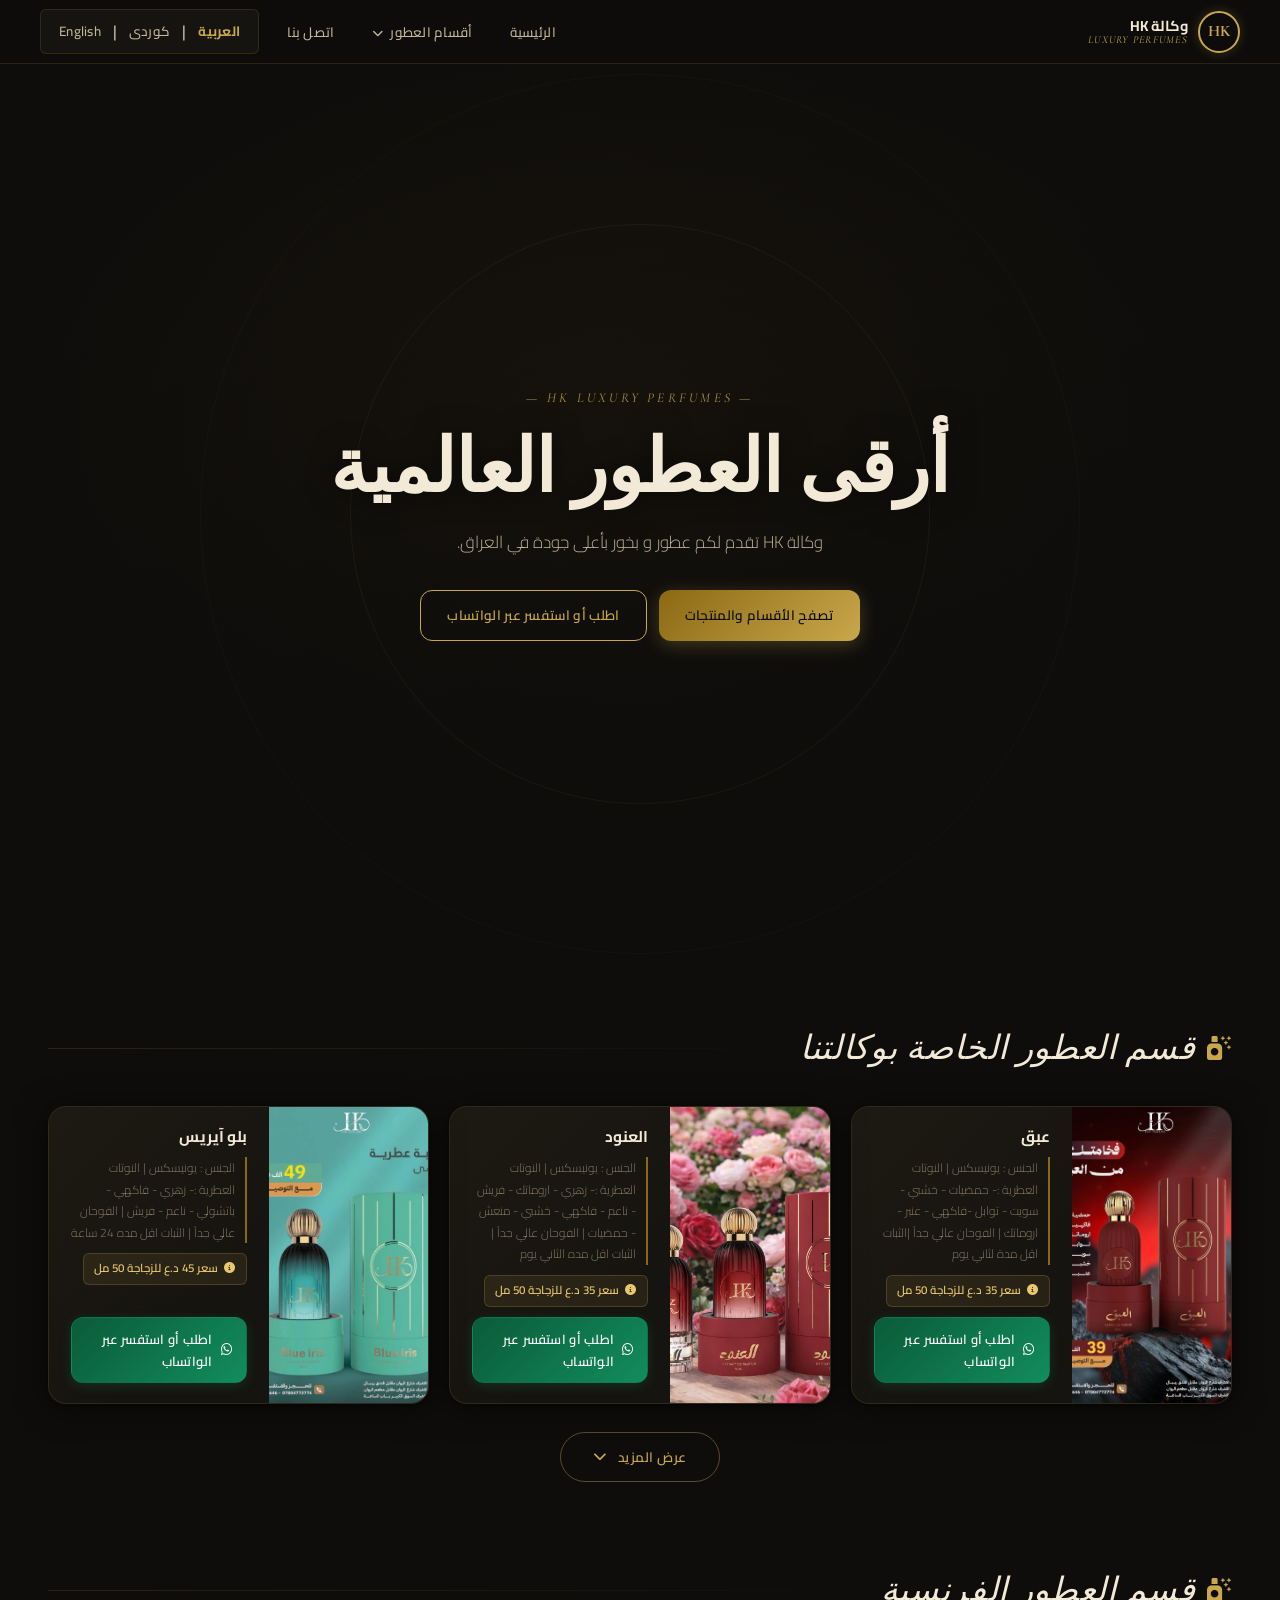
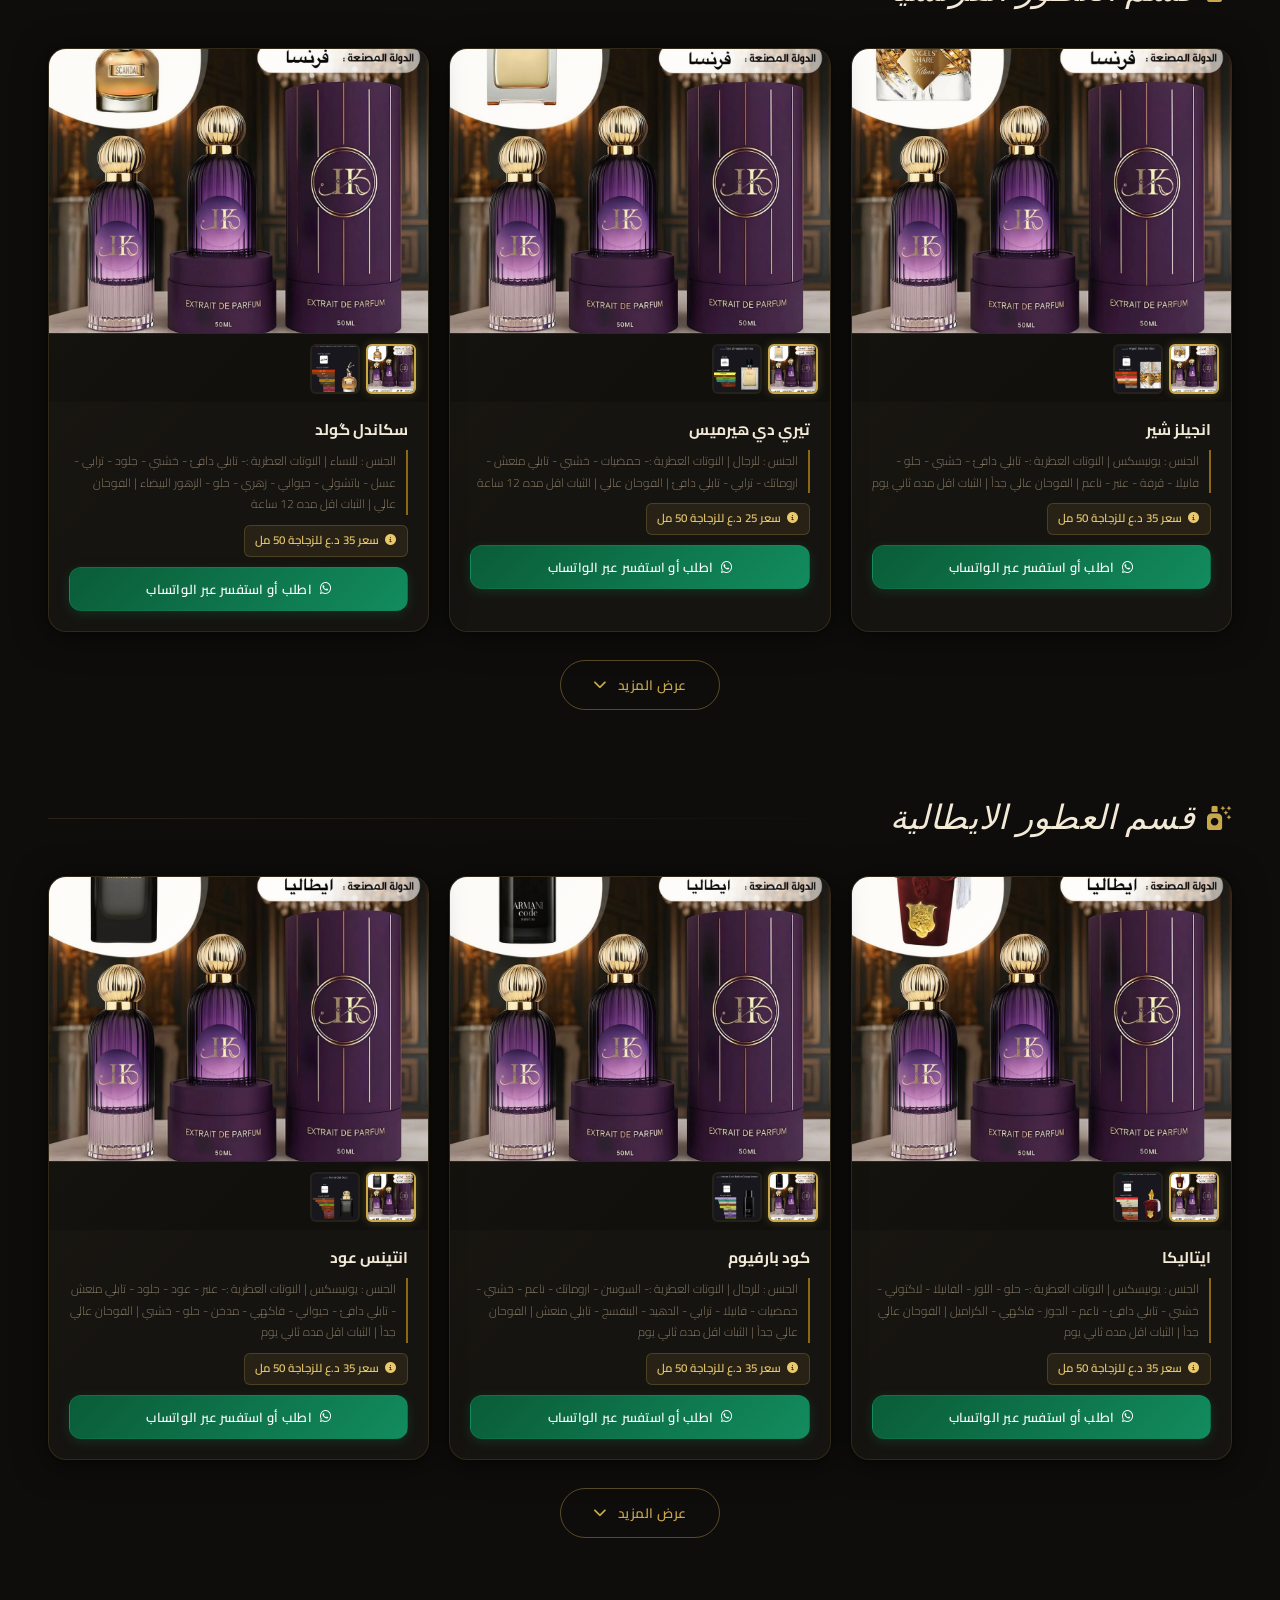
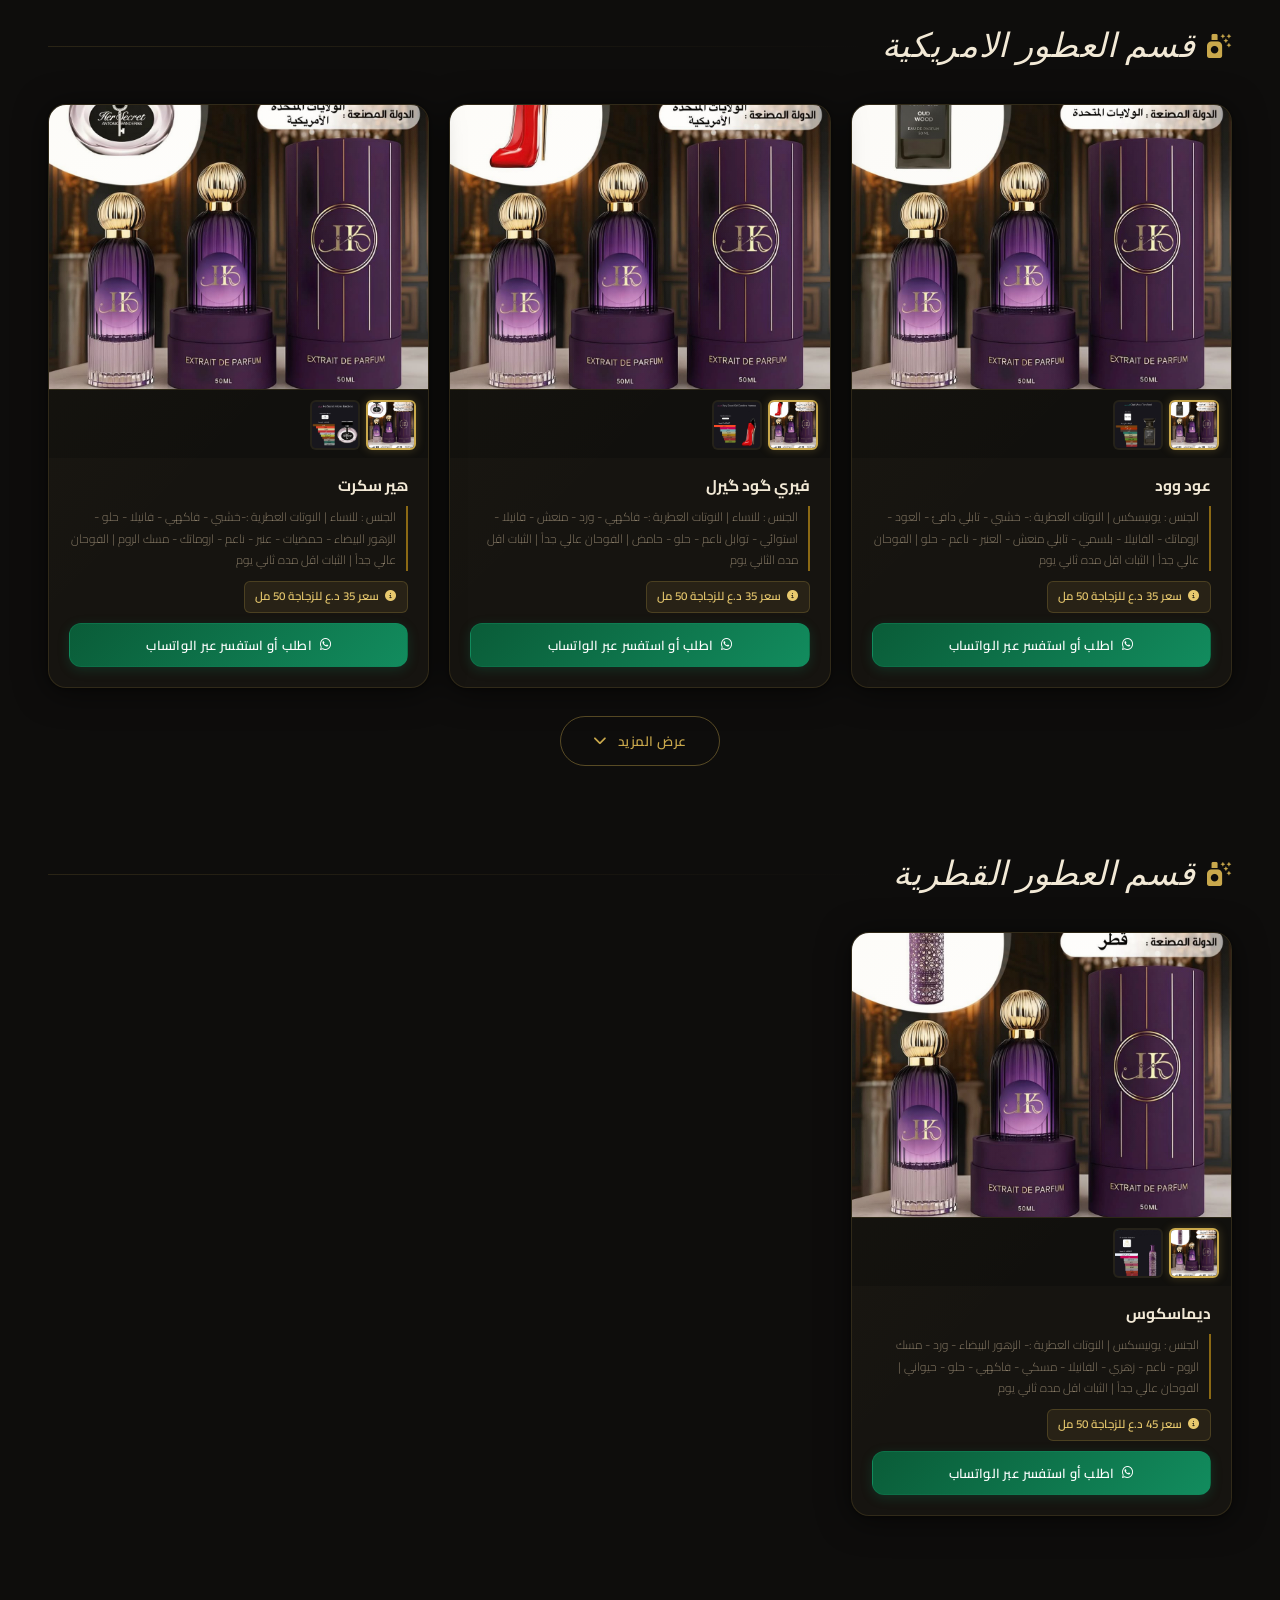
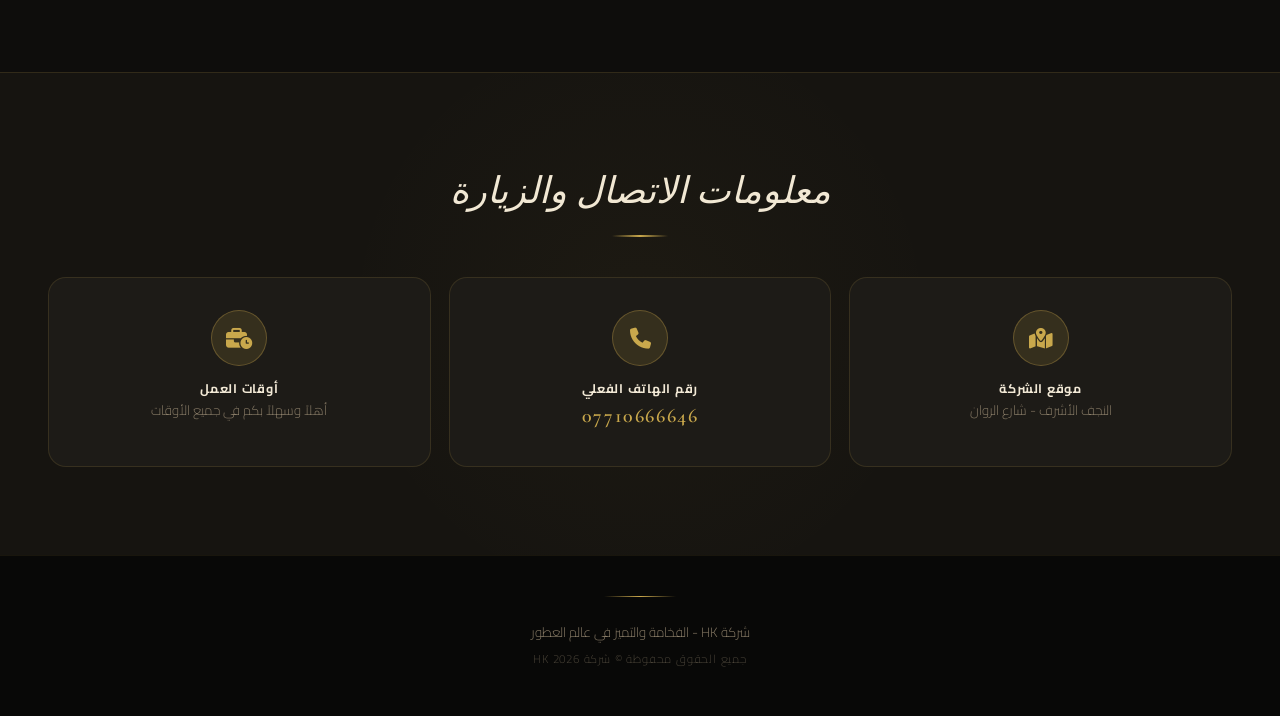
==== index.html @ 26767aca "Add files via upload" ====
<!DOCTYPE html>
<html lang="ar" dir="rtl">
<head>
    <meta charset="UTF-8">
    <meta name="viewport" content="width=device-width, initial-scale=1.0">
    <title id="pageTitle">HK</title>
    <link rel="stylesheet" href="css/index.css">
    <link rel="stylesheet" href="https://cdnjs.cloudflare.com/ajax/libs/font-awesome/6.4.0/css/all.min.css">

    <style>
        /* ======================================================
           INLINE OVERRIDES — تعريفات تكمّل ملف index.css
           ====================================================== */
        /* --- Lightbox --- */
        .image-modal {
            display: none;
            position: fixed;
            z-index: 9999;
            inset: 0;
            background: rgba(8,8,7,0.97);
            justify-content: center;
            align-items: center;
            animation: fadeIn 0.2s ease-in-out;
            backdrop-filter: blur(8px);
            -webkit-backdrop-filter: blur(8px);
        }
        .modal-img {
            max-width: 88%;
            max-height: 86vh;
            border-radius: 12px;
            box-shadow: 0 0 60px rgba(201,168,76,0.15), 0 0 120px rgba(0,0,0,0.8);
            animation: zoomIn 0.22s cubic-bezier(0.34,1.56,0.64,1);
            user-select: none;
            object-fit: contain;
        }
        .close-btn {
            position: absolute;
            top: 18px;
            inset-inline-end: 22px;
            font-size: 42px;
            color: #c9a84c;
            cursor: pointer;
            font-weight: 300;
            transition: 0.2s;
            z-index: 10000;
            line-height: 1;
            opacity: 0.78;
        }
        .close-btn:hover { opacity: 1; transform: scale(1.2) rotate(90deg); }
        .modal-arrow {
            position: absolute;
            top: 50%;
            transform: translateY(-50%);
            background: rgba(0,0,0,0.5);
            border: 1.5px solid rgba(201,168,76,0.28);
            color: #c9a84c;
            width: 48px; height: 48px;
            border-radius: 50%;
            display: none;
            align-items: center;
            justify-content: center;
            font-size: 18px;
            cursor: pointer;
            transition: 0.28s;
            z-index: 10000;
            backdrop-filter: blur(4px);
        }
        .modal-arrow:hover { background: #c9a84c; color: #000; border-color: #c9a84c; }
        .left-arrow  { left: 28px; }
        .right-arrow { right: 28px; }
        @keyframes fadeIn { from{opacity:0} to{opacity:1} }
        @keyframes zoomIn { from{transform:scale(0.82);opacity:0} to{transform:scale(1);opacity:1} }

        /* --- Dropdown (desktop) --- */
        .dropdown { position: relative; display: inline-block; }
        .dropdown-content {
            display: none;
            position: absolute;
            top: calc(100% + 10px);
            inset-inline-start: 0;
            background: #1d1b17;
            min-width: 240px;
            box-shadow: 0 12px 40px rgba(0,0,0,0.65), 0 0 0 1px rgba(201,168,76,0.08);
            z-index: 9999;
            border-radius: 12px;
            overflow: hidden;
            border: 1px solid rgba(201,168,76,0.15);
            animation: dropdownIn 0.18s cubic-bezier(0.4,0,0.2,1);
        }
        @keyframes dropdownIn { from{opacity:0;transform:translateY(-6px)} to{opacity:1;transform:translateY(0)} }
        .dropdown-content a {
            color: #ddd3be;
            padding: 11px 16px;
            text-decoration: none;
            display: flex;
            align-items: center;
            font-size: 13.5px;
            transition: 0.16s;
            border-bottom: 1px solid rgba(255,255,255,0.04);
            position: relative;
        }
        .dropdown-content a::before {
            content:'';
            position:absolute;
            inset-inline-start:0;
            top:20%; height:60%;
            width:2px;
            background:#c9a84c;
            border-radius:1px;
            opacity:0;
            transition:opacity 0.2s;
        }
        .dropdown-content a:hover {
            background: rgba(201,168,76,0.14);
            color: #e8c96e;
            padding-inline-start: 22px;
        }
        .dropdown-content a:hover::before { opacity:1; }
        .dropdown:hover .dropdown-content,
        .dropdown.active .dropdown-content { display: block; }

        /* --- Show More / Less --- */
        .products-grid:not(.expanded) .product-card:nth-child(n+4) { display: none; }
        .show-more-box { text-align:center; margin-top:28px; width:100%; }
        .btn-show-more {
            background: transparent;
            color: #c9a84c;
            border: 1.5px solid rgba(201,168,76,0.4);
            padding: 11px 32px;
            font-size: 13.5px;
            font-weight: 600;
            border-radius: 28px;
            cursor: pointer;
            transition: 0.28s;
            display: inline-flex;
            align-items: center;
            gap: 10px;
            font-family: 'Cairo', sans-serif;
            letter-spacing: 0.04em;
        }
        .btn-show-more:hover {
            background: rgba(201,168,76,0.14);
            border-color: #c9a84c;
            box-shadow: 0 0 20px rgba(201,168,76,0.18);
            transform: scale(1.04);
        }

        /* --- Single-image card (horizontal) --- */
        .product-card.single-image {
            display: flex;
            align-items: stretch;
            overflow: hidden;
        }
        [dir="rtl"] .product-card.single-image { flex-direction: row; }
        [dir="ltr"] .product-card.single-image { flex-direction: row-reverse; }
        .product-card.single-image .image-box {
            flex: 0 0 42%;
            max-width: 42%;
            min-height: 220px;
            overflow: hidden;
            position: relative;
        }
        .product-card.single-image .image-box .main-product-img {
            width: 100%; height: 100%;
            object-fit: cover;
            border-radius: 0;
            transition: transform 0.5s cubic-bezier(0.4,0,0.2,1);
        }
        .product-card.single-image:hover .image-box .main-product-img { transform: scale(1.07); }
        .product-card.single-image .card-details {
            flex: 1;
            display: flex;
            flex-direction: column;
            justify-content: center;
            padding: 20px 22px;
            gap: 10px;
            min-width: 0;
        }

        /* --- Multi-image card (vertical) --- */
        .product-card.multi-image { flex-direction: column; }
        .product-card.multi-image .image-box { width:100%; overflow:hidden; position:relative; }
        .product-card.multi-image .image-box .main-product-img {
            width:100%;
            aspect-ratio: 4/3;
            object-fit: cover;
            border-radius: 0;
            transition: transform 0.5s cubic-bezier(0.4,0,0.2,1);
        }
        .product-card.multi-image:hover .image-box .main-product-img { transform: scale(1.04); }
        .product-card.multi-image .card-details { padding: 18px 20px 20px; display:flex; flex-direction:column; gap:10px; }

        /* --- Thumbnails --- */
        .thumbnails-grid {
            display: flex; flex-wrap: wrap; gap: 6px;
            padding: 10px 12px 8px;
            background: rgba(0,0,0,0.22);
            border-top: 1px solid rgba(201,168,76,0.15);
        }
        .thumb-img {
            width:50px; height:50px;
            object-fit:cover;
            border-radius:6px;
            border:2px solid transparent;
            cursor:pointer;
            transition:0.16s;
        }
        .thumb-img:hover, .thumb-img.active-thumb {
            border-color:#c9a84c;
            box-shadow:0 0 10px rgba(201,168,76,0.28);
        }
        .image-box img { cursor:pointer; }

        /* --- Mobile: 768px --- */
        @media (max-width: 768px) {
            .modal-arrow { width:38px; height:38px; font-size:15px; }
            .left-arrow  { left:10px; }
            .right-arrow { right:10px; }
            .modal-img   { max-width:94%; max-height:82vh; }

            .product-card.single-image { flex-direction: column !important; }
            .product-card.single-image .image-box {
                flex:unset; max-width:100%; width:100%;
                min-height:180px; max-height:220px;
            }
            .product-card.single-image .card-details { padding:16px 14px; }
        }

        /* --- Mobile: 540px (contact cards horizontal) --- */
        @media (max-width: 540px) {
            .contact-card {
                flex-direction: row !important;
                text-align: start !important;
                padding: 1.1rem 1.2rem !important;
                gap: 16px !important;
                align-items: center !important;
            }
            .contact-card .icon-box { flex-shrink:0; width:46px!important; height:46px!important; font-size:18px!important; }
            .contact-card h3 { font-size:11.5px!important; margin-bottom:2px; }
            .contact-card p  { font-size:13px!important; }
            .contact-card .phone-num { font-size:1.1rem!important; }
        }
    </style>
</head>

<body>

<!-- ========== NAVBAR ========== -->
<nav class="navbar" id="mainNav">
    <div class="nav-container">
        <div class="logo">
            <span class="logo-circle">HK</span>
            <div class="logo-text">
                <span class="brand-name">وكالة HK</span>
                <span class="brand-sub">Luxury Perfumes</span>
            </div>
        </div>

        <ul class="nav-links">
            <li><a href="#home" id="homeLink">الرئيسية</a></li>
            <li class="dropdown" id="navDropdown">
                <a href="#products" id="productsLink" onclick="toggleDropdown(event)">
                    أقسام العطور
                    <i class="fa-solid fa-chevron-down" style="font-size:10px; margin-inline-start:4px;"></i>
                </a>
                <div class="dropdown-content" id="dropdownContent"></div>
            </li>
            <li><a href="#contact" id="contactLink">اتصل بنا</a></li>
            <li class="lang-switcher" id="langSwitcher"></li>
        </ul>

        <button class="hamburger" id="hamburgerBtn" aria-label="القائمة" aria-expanded="false">
            <span></span><span></span><span></span>
        </button>
    </div>
</nav>

<!-- Mobile Drawer -->
<div class="mobile-drawer" id="mobileDrawer" role="dialog" aria-modal="true">
    <div class="drawer-backdrop" id="drawerBackdrop"></div>
    <div class="drawer-panel" id="drawerPanel">
        <a href="#home" id="drawerHome"><i class="fa-solid fa-house"></i> <span>الرئيسية</span></a>
        <a href="#products" id="drawerProducts"><i class="fa-solid fa-spray-can-sparkles"></i> <span>أقسام العطور</span></a>
        <a href="#contact" id="drawerContact"><i class="fa-solid fa-phone"></i> <span>اتصل بنا</span></a>
        <div class="drawer-divider"></div>
        <div class="drawer-lang" id="drawerLang"></div>
    </div>
</div>

<!-- ========== HERO ========== -->
<header id="home" class="hero-section">
    <div class="hero-overlay"></div>
    <div class="hero-content">
        <h1 id="heroTitle">أرقى العطور العالمية</h1>
        <p id="heroSub">وكالة HK تقدم لكم عطور و بخور بأعلى جودة في العراق.</p>
        <div class="hero-buttons">
            <a href="#products" class="btn-primary" id="btnBrowse">تصفح الأقسام والمنتجات</a>
            <a href="#" class="btn-primary" id="btnOrder">اطلب أو استفسر عبر الواتساب</a>
        </div>
    </div>
</header>

<!-- ========== المنتجات ========== -->
<main class="container" id="products">
    <div id="sectionsContainer"></div>
</main>

<!-- ========== الاتصال ========== -->
<section id="contact" class="contact-section">
    <div class="container">
        <h2 class="contact-title" id="contactTitle">معلومات الاتصال والزيارة</h2>
        <span class="gold-line"></span>
        <div class="contact-grid">
            <div class="contact-card">
                <div class="icon-box"><i class="fa-solid fa-map-location-dot"></i></div>
                <div>
                    <h3 id="addressLabel">موقع الشركة</h3>
                    <p id="officeLocation">النجف الأشرف - شارع الروان</p>
                </div>
            </div>
            <div class="contact-card">
                <div class="icon-box"><i class="fa-solid fa-phone"></i></div>
                <div>
                    <h3 id="phoneLabel">رقم الهاتف الفعلي</h3>
                    <p class="phone-num" id="officePhone">07710666646</p>
                </div>
            </div>
            <div class="contact-card">
                <div class="icon-box"><i class="fa-solid fa-business-time"></i></div>
                <div>
                    <h3 id="hoursLabel">أوقات العمل</h3>
                    <p id="hoursVal">أهلاً وسهلاً بكم في جميع الأوقات</p>
                </div>
            </div>
        </div>
    </div>
</section>

<!-- ========== FOOTER ========== -->
<footer class="main-footer">
    <p id="footerText">شركة HK - الفخامة والتميز في عالم العطور</p>
    <p class="copyright">جميع الحقوق محفوظة © شركة HK 2026</p>
</footer>

<!-- ========== IMAGE MODAL ========== -->
<div id="imageModal" class="image-modal">
    <span class="close-btn" id="closeModalBtn">&times;</span>
    <button id="modalPrevBtn" class="modal-arrow left-arrow"><i class="fa-solid fa-chevron-left"></i></button>
    <img class="modal-img" id="modalImg" alt="معاينة الصورة">
    <button id="modalNextBtn" class="modal-arrow right-arrow"><i class="fa-solid fa-chevron-right"></i></button>
</div>

<!-- =================== جميع السكربتات مدمجة بالكامل =================== -->
<script>
// ============================================================
//  البيانات الكاملة (نفس محتوى index.js سابقاً - كاملة 100%)
// ============================================================
const companyInfo = {
    phone: "07710666646",
    location_ar: "النجف الأشرف - شارع الروان",
    location_ku: "نەجەفی ئەشرەف - شەقامی ڕەوان",
    location_en: "Najaf Al-Ashraf - Al-Rawan Street",
};

let multilingualData = {
    ar: {
        title: "HK",
        home: "الرئيسية",
        products: "أقسام العطور",
        contact: "اتصل بنا",
        hero_title: "أرقى العطور العالمية",
        hero_sub: "وكالة HK تقدم لكم عطور و بخور بأعلى جودة في العراق.",
        btn_browse: "تصفح الأقسام والمنتجات",
        btn_order: "اطلب أو استفسر عبر الواتساب",
        contact_title: "معلومات الاتصال والزيارة",
        address_label: "موقع الشركة",
        phone_label: "رقم الهاتف الفعلي",
        hours_label: "أوقات العمل",
        hours_val: "أهلاً وسهلاً بكم في جميع الأوقات",
        footer_text: "شركة HK - الفخامة والتميز في عالم العطور",
        all_categories: "كل الأقسام",
        sections: [
            {
                id: "agency", title: "قسم العطور الخاصة بوكالتنا",
                items: [
                    { name: " عبق", features: "الجنس : يونيسكس | النوتات العطرية :- حمضيات - خشبي - سويت - توابل -فاكهي - عنبر -  اروماتك  | الفوحان عالي جداً |الثبات اقل مدة لثاني يوم", placeholder: "images/water1.jpg", note: "سعر 35 د.ع للزجاجة 50 مل" },
                    { name: "العنود", features: "الجنس : يونيسكس | النوتات العطرية :- زهري - اروماتك - فريش - ناعم - فاكهي - خشبي - منعش - حمضيات | الفوحان  عالي جداً | الثبات اقل مده الثاني يوم", placeholder: "images/water2.jpg", note: "سعر 35 د.ع للزجاجة 50 مل" },
                    { name: "بلو آيريس", features: "الجنس : يونيسكس | النوتات العطرية :- زهري - فاكهي - باتشولي - ناعم - فريش | الفوحان  عالي جداً | الثبات اقل مده 24 ساعة", placeholder: "images/water3.jpg", note: "سعر 45 د.ع للزجاجة 50 مل" },
                    { name: "سويت وورلد", features: "الجنس : يونيسكس | النوتات العطرية :- زهر البرتقال - فانيلا - حلوي - لوز - مسك - اروماتك - حمضيات - قهوة | الفوحان  عالي جداً | الثبات اقل مده 24 ساعة", placeholder: "images/water4.jpg", note: "سعر 45 د.ع للزجاجة 50 مل" },
                    { name: "جيفورا", features: "الجنس : يونيسكس | النوتات العطرية :- حمضيات - خشبي - اروماتك - حلو - زهري - ترابي - فانيلا| الفوحان  عالي جداً | الثبات اقل مده ثاني يوم", placeholder: "images/water5.jpg", note: "سعر 35 د.ع للزجاجة 50 مل" },
                    { name: "هيلتون عود", features: " الجنس : يونيسكس | النوتات العطرية :- باودر - فانيلا - خشب بارد - عنبر - صندل  | الفوحان  عالي جداً | الثبات اقل مده ثاني يوم", placeholder: "images/water7.jpg", note: "سعر 50 د.ع للزجاجة 50 مل" },
                    { name: "يزار", features: "الجنس : يونيسكس | النوتات العطرية :- فاكهي - زهري - فريش - ناعم - صنوبر - خشبي - منعش - عنبر - اشجار   | الفوحان  عالي جداً | الثبات اقل مده ثاني يوم", placeholder: "images/water8.jpg", note: "سعر 35 د.ع للزجاجة 50 مل" }
                ]
            },
            {
                id: "french", title: "قسم العطور الفرنسية",
                items: [
                    { name: "انجيلز شير", features: "الجنس : يونيسكس | النوتات العطرية :- تابلي دافئ - خشبي - حلو - فانيلا - قرفة - عنبر - ناعم   | الفوحان  عالي جداً | الثبات اقل مده ثاني يوم", placeholder: "images/water9.jpg", note: "سعر 35 د.ع للزجاجة 50 مل", images: ["images/water9.jpg","images/water10.jpg"] },
                    { name: "تيري دي هيرميس", features: "الجنس : للرجال | النوتات العطرية :- حمضيات - خشبي - تابلي منعش - اروماتك - ترابي - تابلي دافئ    | الفوحان  عالي  | الثبات اقل مده 12 ساعة", placeholder: "images/water11.jpg", note: "سعر 25 د.ع للزجاجة 50 مل", images: ["images/water11.jpg","images/water12.jpg"] },
                    { name: "سكاندل گولد", features: "الجنس : للنساء | النوتات العطرية :- تابلي دافئ - خشبي - جلود - ترابي - عسل - باتشولي - حيواني - زهري - حلو - الزهور البيضاء    | الفوحان  عالي  | الثبات اقل مده 12 ساعة", placeholder: "images/water13.jpg", note: "سعر 35 د.ع للزجاجة 50 مل", images: ["images/water13.jpg","images/water14.jpg"] },
                    { name: "الين مان", features: "الجنس : للرجال | النوتات العطرية :- تابلي منعش - خشبي - اروماتك - العنبر - عشبي - مسكي - الينسون - توابل ناعم - جلود - زهري    | الفوحان  عالي  | الثبات اقل مده 12 ساعة", placeholder: "images/water15.jpg", note: "سعر 35 د.ع للزجاجة 50 مل", images: ["images/water15.jpg","images/water16.jpg"] },
                    { name: "ماي سيلف", features: "الجنس : للرجال | النوتات العطرية :- حمضيات - الزهور البيضاء - الباتشولي - تابلي منعش - خشبي - حلو      | الفوحان  عالي جداً | الثبات اقل مده ثاني يوم", placeholder: "images/water25.jpg", note: "سعر 35 د.ع للزجاجة 50 مل", images: ["images/water25.jpg","images/water26.jpg"] },
                    { name: "بيبي كات", features: "الجنس : يونيسكس | النوتات العطرية :- فانيلا - تابلي منعش - جلود - تابلي دافئ - عنبر - ناعم - مسكي - اروماتك - بلسمي - خشبي    | الفوحان  عالي جداً | الثبات اقل مده الثاني يوم", placeholder: "images/water27.jpg", note: "سعر 45 د.ع للزجاجة 50 مل", images: ["images/water27.jpg","images/water28.jpg"] },
                    { name: "كوير انتينس", features: "الجنس : يونيسكس | النوتات العطرية :- الجلود - خشبي - التبغ - حيواني - فاكهي - حلو - زهري - مدخن - ناعم    | الفوحان  عالي جداً | الثبات اقل مده الثاني يوم", placeholder: "images/water29.jpg", note: "سعر 35 د.ع للزجاجة 50 مل", images: ["images/water29.jpg","images/water30.jpg"] }
                ]
            },
            {
                id: "italian", title: "قسم العطور الايطالية",
                items: [
                    { name: "ايتاليكا", features: "الجنس : يونيسكس | النوتات العطرية :- حلو - اللوز - الفانيلا - لاكتوني - خشبي - تابلي دافئ - ناعم - الجوز - فاكهي - الكراميل    | الفوحان  عالي جداً | الثبات اقل مده ثاني يوم", placeholder: "images/water17.jpg", note: "سعر 35 د.ع للزجاجة 50 مل", images: ["images/water17.jpg","images/water18.jpg"] },
                    { name: "كود بارفيوم", features: "الجنس : للرجال | النوتات العطرية :- السوسن - اروماتك - ناعم - خشبي - حمضيات - فانيلا - ترابي - الدهيد - البنفسج - تابلي منعش     | الفوحان  عالي جداً | الثبات اقل مده ثاني يوم", placeholder: "images/water21.jpg", note: "سعر 35 د.ع للزجاجة 50 مل", images: ["images/water21.jpg","images/water22.jpg"] },
                    { name: "انتينس عود", features: "الجنس : يونيسكس | النوتات العطرية :-  عنبر - عود - جلود - تابلي منعش - تابلي دافئ - حيواني - فاكهي - مدخن - حلو - خشبي     | الفوحان  عالي جداً | الثبات اقل مده ثاني يوم", placeholder: "images/water33.jpg", note: "سعر 35 د.ع للزجاجة 50 مل", images: ["images/water33.jpg","images/water34.jpg"] },
                    { name: "اومو انتينيس", features: "الجنس : للرجال | النوتات العطرية :-  فانيلا - سوسن - ناعم - جلود - بنفسج - حلو - ترابي - اروماتك - حيواني - عنبر       | الفوحان  عالي جداً | الثبات اقل مده ثاني يوم", placeholder: "images/water39.jpg", note: "سعر 35 د.ع للزجاجة 50 مل", images: ["images/water39.jpg","images/water40.jpg"] }
                ]
            },
            {
                id: "american", title: "قسم العطور الامريكية",
                items: [
                    { name: "عود وود", features: "الجنس : يونيسكس | النوتات العطرية :- خشبي - تابلي دافئ - العود - اروماتك - الفانيلا - بلسمي - تابلي منعش - العنبر - ناعم - حلو     | الفوحان  عالي جداً | الثبات اقل مده ثاني يوم", placeholder: "images/water23.jpg", note: "سعر 35 د.ع للزجاجة 50 مل", images: ["images/water23.jpg","images/water24.jpg"] },
                    { name: "فيري گود گيرل", features: "الجنس : للنساء | النوتات العطرية :- فاكهي - ورد - منعش - فانيلا - استوائي - توابل ناعم - حلو - حامض     | الفوحان  عالي جداً | الثبات اقل مده الثاني يوم", placeholder: "images/water31.jpg", note: "سعر 35 د.ع للزجاجة 50 مل", images: ["images/water31.jpg","images/water32.jpg"] },
                    { name: "هير سكرت", features: "الجنس : للنساء | النوتات العطرية :-خشبي - فاكهي - فانيلا - حلو - الزهور البيضاء - حمضيات - عنبر - ناعم - اروماتك - مسك الروم      | الفوحان  عالي جداً | الثبات اقل مده ثاني يوم", placeholder: "images/water35.jpg", note: "سعر 35 د.ع للزجاجة 50 مل", images: ["images/water35.jpg","images/water36.jpg"] },
                    { name: "سترونك ويذ يو توباكو", features: "الجنس : للرجال | النوتات العطرية :- تابلي دافئ - عنبر - تبغ - فانيلا - حلو - اروماتك - توابل ناعم - بلسمي - تابلي منعش - خشبي      | الفوحان  عالي جداً | الثبات اقل مده ثاني يوم", placeholder: "images/water35.jpg", note: "سعر 35 د.ع للزجاجة 50 مل", images: ["images/water35.jpg","images/water36.jpg"] }
                ]
            },
            {
                id: "qatari", title: "قسم العطور القطرية",
                items: [
                    { name: "ديماسكوس", features: "الجنس : يونيسكس | النوتات العطرية :- الزهور البيضاء - ورد - مسك الروم - ناعم - زهري - الفانيلا - مسكي - فاكهي - حلو - حيواني     | الفوحان  عالي جداً | الثبات اقل مده ثاني يوم", placeholder: "images/water19.jpg", note: "سعر 45 د.ع للزجاجة 50 مل", images: ["images/water19.jpg","images/water20.jpg"] }
                ]
            }
        ]
    },
    ku: {
        title: "HK",
        home: "سەرەکی",
        products: "بەشەکانی عەتار",
        contact: "پەیوەندیمان پێوە بکە",
        hero_title: "ناوازەترین عەتارەکانی جیهان",
        hero_sub: "کۆمپانیای HK بەرزترین کوالیتی عەتار و بخوورتان پێشکەش دەکات لە عێراق.",
        btn_browse: "گەڕان لە بەشەکان و بەرهەمەکان",
        btn_order: "داواکردن یان پرسیارکردن لەڕێگەی واتسئەپەوە",
        contact_title: "زانیاری پەیوەندی و سەردانکردن",
        address_label: "شوێنی کۆمپانیا",
        phone_label: "ژمارەی تەلەفۆنی ڕاستەقینە",
        hours_label: "کاتەکانی کارکردن",
        hours_val: "بەخێرهاتنتان دەکەین لە هەموو کاتێکدا",
        footer_text: "کۆمپانیای HK - ڕازاوەیی و ناوازەیی لە جیهانی عەتاردا",
        all_categories: "هەموو بەشەکان",
        sections: [
            {
                id: "agency", title: "بەشی عەتارە تایبەتەکانی بریکاریەتەکەمان",
                items: [
                    { name: " عەبق", features: "ڕەگەز: یونیسێکس | نۆتەکانی عەتار: citrus - woody - sweet - spices - fruity - amber - aromatic | بڵاوبوونەوە: زۆر بەرز | مانەوە: کەمتری ڕۆژی دواتر", placeholder: "images/water1.jpg", note: "نرخ: ٣٥ د.ع بۆ شوشەی ٥٠ مل" },
                    { name: " عەنوود", features: "ڕەگەز: یونیسێکس | نۆتەکانی عەتار: floral - aromatic - fresh - soft - fruity - woody - refreshing - citrus | بڵاوبوونەوە: زۆر بەرز | مانەوە: کەمتری ڕۆژی دواتر", placeholder: "images/water2.jpg", note: "نرخ: ٣٥ د.ع بۆ شوشەی ٥٠ مل" },
                    { name: "بلو ئایریس", features: "ڕەگەز: یونیسێکس | نۆتەکانی عەتار: floral - fruity - patchouli - soft - fresh | بڵاوبوونەوە: زۆر بەرز | مانەوە: کەمتری ٢٤ کاتژمێر", placeholder: "images/water3.jpg", note: "نرخ: ٤٥ د.ع بۆ شوشەی ٥٠ مل" },
                    { name: "سوویت وۆرڵد", features: "ڕەگەز: یونیسێکس | نۆتەکانی عەتار: orange blossom - vanilla - sweet - almond - musk - aromatic - citrus - coffee | بڵاوبوونەوە: زۆر بەرز | مانەوە: کەمتری ٢٤ کاتژمێر", placeholder: "images/water4.jpg", note: "نرخ: ٤٥ د.ع بۆ شوشەی ٥٠ مل" },
                    { name: "جیفۆرا", features: "ڕەگەز: یونیسێکس | نۆتەکانی عەتار: citrus - woody - aromatic - sweet - floral - earthy - vanilla | بڵاوبوونەوە: زۆر بەرز | مانەوە: کەمتری ڕۆژی دواتر", placeholder: "images/water5.jpg", note: "نرخ: ٣٥ د.ع بۆ شوشەی ٥٠ مل" },
                    { name: "هێڵتۆن عود", features: "ڕەگەز: یونیسێکس | نۆتەکانی عەتار: powder - vanilla - cool wood - amber - sandalwood | بڵاوبوونەوە: زۆر بەرز | مانەوە: کەمتری ڕۆژی دواتر", placeholder: "images/water7.jpg", note: "نرخ: ٥٠ د.ع بۆ شوشەی ٥٠ مل" },
                    { name: "یزار", features: "ڕەگەز: یونیسێکس | نۆتەکانی عەتار: fruity - floral - fresh - soft - pine - woody - refreshing - amber - trees | بڵاوبوونەوە: زۆر بەرز | مانەوە: کەمتری ڕۆژی دواتر", placeholder: "images/water8.jpg", note: "نرخ: ٣٥ د.ع بۆ شوشەی ٥٠ مل" }
                ]
            },
            {
                id: "french", title: "بەشی عەتارە فەرەنسییەکان",
                items: [
                    { name: "ئەنجێلز شیر", features: "ڕەگەز: یونیسێکس | نۆتەکانی عەتار: warm spicy - woody - sweet - vanilla - cinnamon - amber - soft | بڵاوبوونەوە: زۆر بەرز | مانەوە: کەمتری ڕۆژی دواتر", placeholder: "images/water9.jpg", note: "نرخ: ٣٥ د.ع بۆ شوشەی ٥٠ مل", images: ["images/water9.jpg","images/water10.jpg"] },
                    { name: "تێری دی هێرمێس", features: "ڕەگەز: پیاوان | نۆتەکانی عەتار: citrus - woody - fresh spicy - aromatic - earthy - warm spicy | بڵاوبوونەوە: بەرز | مانەوە: کەمتری ١٢ کاتژمێر", placeholder: "images/water11.jpg", note: "نرخ: ٢٥ د.ع بۆ شوشەی ٥٠ مل", images: ["images/water11.jpg","images/water12.jpg"] },
                    { name: "سکاندڵ گۆڵد", features: "ڕەگەز: ئافرەتان | نۆتەکانی عەتار: warm spicy - woody - leather - earthy - honey - patchouli - animalic - floral - sweet - white flowers | بڵاوبوونەوە: بەرز | مانەوە: کەمتری ١٢ کاتژمێر", placeholder: "images/water13.jpg", note: "نرخ: ٣٥ د.ع بۆ شوشەی ٥٠ مل", images: ["images/water13.jpg","images/water14.jpg"] },
                    { name: "ئەلین مان", features: "ڕەگەز: پیاوان | نۆتەکانی عەتار: fresh spicy - woody - aromatic - amber - herbal - musky - anise - soft spices - leather - floral | بڵاوبوونەوە: بەرز | مانەوە: کەمتری ١٢ کاتژمێر", placeholder: "images/water15.jpg", note: "نرخ: ٣٥ د.ع بۆ شوشەی ٥٠ مل", images: ["images/water15.jpg","images/water16.jpg"] },
                    { name: "مای سێلف", features: "ڕەگەز: پیاوان | نۆتەکانی عەتار: citrus - white flowers - patchouli - fresh spicy - woody - sweet | بڵاوبوونەوە: زۆر بەرز | مانەوە: کەمتری ڕۆژی دواتر", placeholder: "images/water25.jpg", note: "نرخ: ٣٥ د.ع بۆ شوشەی ٥٠ مل", images: ["images/water25.jpg","images/water26.jpg"] },
                    { name: "بەیبی کات", features: "ڕەگەز: یونیسێکس | نۆتەکانی عەتار: vanilla - fresh spicy - leather - warm spicy - amber - soft - musky - aromatic - balsamic - woody | بڵاوبوونەوە: زۆر بەرز | مانەوە: کەمتری ڕۆژی دواتر", placeholder: "images/water27.jpg", note: "نرخ: ٤٥ د.ع بۆ شوشەی ٥٠ مل", images: ["images/water27.jpg","images/water28.jpg"] },
                    { name: "کویر ئینتێنس", features: "ڕەگەز: یونیسێکس | نۆتەکانی عەتار: leather - woody - tobacco - animalic - fruity - sweet - floral - smoky - soft | بڵاوبوونەوە: زۆر بەرز | مانەوە: کەمتری ڕۆژی دواتر", placeholder: "images/water29.jpg", note: "نرخ: ٣٥ د.ع بۆ شوشەی ٥٠ مل", images: ["images/water29.jpg","images/water30.jpg"] }
                ]
            },
            {
                id: "italian", title: "بەشی عەتارە ئیتاڵییەکان",
                items: [
                    { name: "ئیتالیکا", features: "ڕەگەز: یونیسێکس | نۆتەکانی عەتار: sweet - almond - vanilla - lactonic - woody - warm spicy - soft - walnut - fruity - caramel | بڵاوبوونەوە: زۆر بەرز | مانەوە: کەمتری ڕۆژی دواتر", placeholder: "images/water17.jpg", note: "نرخ: ٣٥ د.ع بۆ شوشەی ٥٠ مل", images: ["images/water17.jpg","images/water18.jpg"] },
                    { name: "کۆد پەرفیوم", features: "ڕەگەز: پیاوان | نۆتەکانی عەتار: iris - aromatic - soft - woody - citrus - vanilla - earthy - aldehydes - violet - fresh spicy | بڵاوبوونەوە: زۆر بەرز | مانەوە: کەمتری ڕۆژی دواتر", placeholder: "images/water21.jpg", note: "نرخ: ٣٥ د.ع بۆ شوشەی ٥٠ مل", images: ["images/water21.jpg","images/water22.jpg"] },
                    { name: "ئینتێنس عود", features: "ڕەگەز: یونیسێکس | نۆتەکانی عەتار: amber - oud - leather - fresh spicy - warm spicy - animalic - fruity - smoky - sweet - woody | بڵاوبوونەوە: زۆر بەرز | مانەوە: کەمتری ڕۆژی دواتر", placeholder: "images/water33.jpg", note: "نرخ: ٣٥ د.ع بۆ شوشەی ٥٠ مل", images: ["images/water33.jpg","images/water34.jpg"] },
                    { name: "ئۆمۆ ئینتێنیس", features: "ڕەگەز: پیاوان | نۆتەکانی عەتار: vanilla - iris - soft - leather - violet - sweet - earthy - aromatic - animalic - amber | بڵاوبوونەوە: زۆر بەرز | مانەوە: کەمتری ڕۆژی دواتر", placeholder: "images/water39.jpg", note: "نرخ: ٣٥ د.ع بۆ شوشەی ٥٠ مل", images: ["images/water39.jpg","images/water40.jpg"] }
                ]
            },
            {
                id: "american", title: "بەشی عەتارە ئەمریکییەکان",
                items: [
                    { name: "عود وود", features: "ڕەگەز: یونیسێکس | نۆتەکانی عەتار: woody - warm spicy - oud - aromatic - vanilla - balsamic - fresh spicy - amber - soft - sweet | بڵاوبوونەوە: زۆر بەرز | مانەوە: کەمتری ڕۆژی دواتر", placeholder: "images/water23.jpg", note: "نرخ: ٣٥ د.ع بۆ شوشەی ٥٠ مل", images: ["images/water23.jpg","images/water24.jpg"] },
                    { name: "ڤێری گود گێرڵ", features: "ڕەگەز: ئافرەتان | نۆتەکانی عەتار: fruity - rose - refreshing - vanilla - tropical - soft spices - sweet - sour | بڵاوبوونەوە: زۆر بەرز | مانەوە: کەمتری ڕۆژی دواتر", placeholder: "images/water31.jpg", note: "نرخ: ٣٥ د.ع بۆ شوشەی ٥٠ مل", images: ["images/water31.jpg","images/water32.jpg"] },
                    { name: "هێر سیکرێت", features: "ڕەگەز: ئافرەتان | نۆتەکانی عەتار: woody - fruity - vanilla - sweet - white flowers - citrus - amber - soft - aromatic - roman musk | بڵاوبوونەوە: زۆر بەرز | مانەوە: کەمتری ڕۆژی دواتر", placeholder: "images/water35.jpg", note: "نرخ: ٣٥ د.ع بۆ شوشەی ٥٠ مل", images: ["images/water35.jpg","images/water36.jpg"] },
                    { name: "سترۆنگ ویذ یو تۆباکۆ", features: "ڕەگەز: پیاوان | نۆتەکانی عەتار: warm spicy - amber - tobacco - vanilla - sweet - aromatic - soft spices - balsamic - fresh spicy - woody | بڵاوبوونەوە: زۆر بەرز | مانەوە: کەمتری ڕۆژی دواتر", placeholder: "images/water35.jpg", note: "نرخ: ٣٥ د.ع بۆ شوشەی ٥٠ مل", images: ["images/water35.jpg","images/water36.jpg"] }
                ]
            },
            {
                id: "qatari", title: "بەشی عەتارە قەتەرییەکان",
                items: [
                    { name: "دیماسکۆس", features: "ڕەگەز: یونیسێکس | نۆتەکانی عەتار: white flowers - rose - roman musk - soft - floral - vanilla - musky - fruity - sweet - animalic | بڵاوبوونەوە: زۆر بەرز | مانەوە: کەمتری ڕۆژی دواتر", placeholder: "images/water19.jpg", note: "نرخ: ٤٥ د.ع بۆ شوشەی ٥٠ مل", images: ["images/water19.jpg","images/water20.jpg"] }
                ]
            }
        ]
    },
    en: {
        title: "HK Perfumes",
        home: "Home",
        products: "Perfume Sections",
        contact: "Contact Us",
        hero_title: "The Finest World Fragrances",
        hero_sub: "HK Company offers you perfumes and incense with the highest quality in Iraq.",
        btn_browse: "Browse Sections & Products",
        btn_order: "Order or Inquire via WhatsApp",
        contact_title: "Contact & Visit Information",
        address_label: "Company Location",
        phone_label: "Phone Number",
        hours_label: "Working Hours",
        hours_val: "Welcome at All Times",
        footer_text: "HK Company - Luxury & Excellence in the World of Fragrances",
        all_categories: "All Sections",
        sections: [
            {
                id: "agency", title: "Agency Special Perfumes",
                items: [
                    { name: "baq", features: "Gender: Unisex | Notes: Citrus - Woody - Sweet - Spices - Fruity - Amber - Aromatic | Projection: Very High | Longevity: At least until the next day", placeholder: "images/water1.jpg", note: "Price: 35 IQD / 50ml bottle" },
                    { name: " Al Anoud", features: "Gender: Unisex | Notes: Floral - Aromatic - Fresh - Soft - Fruity - Woody - Refreshing - Citrus | Projection: Very High | Longevity: At least until the next day", placeholder: "images/water2.jpg", note: "Price: 35 IQD / 50ml bottle" },
                    { name: "Blue Iris", features: "Gender: Unisex | Notes: Floral - Fruity - Patchouli - Soft - Fresh | Projection: Very High | Longevity: At least 24 hours", placeholder: "images/water3.jpg", note: "Price: 45 IQD / 50ml bottle" },
                    { name: "Sweet World", features: "Gender: Unisex | Notes: Orange Blossom - Vanilla - Sweet - Almond - Musk - Aromatic - Citrus - Coffee | Projection: Very High | Longevity: At least 24 hours", placeholder: "images/water4.jpg", note: "Price: 45 IQD / 50ml bottle" },
                    { name: "Jivora", features: "Gender: Unisex | Notes: Citrus - Woody - Aromatic - Sweet - Floral - Earthy - Vanilla | Projection: Very High | Longevity: At least until the next day", placeholder: "images/water5.jpg", note: "Price: 35 IQD / 50ml bottle" },
                    { name: "Hilton Oud", features: "Gender: Unisex | Notes: Powdery - Vanilla - Cool Woods - Amber - Sandalwood | Projection: Very High | Longevity: At least until the next day", placeholder: "images/water7.jpg", note: "Price: 50 IQD / 50ml bottle" },
                    { name: "Yazar", features: "Gender: Unisex | Notes: Fruity - Floral - Fresh - Soft - Pine - Woody - Refreshing - Amber - Trees | Projection: Very High | Longevity: At least until the next day", placeholder: "images/water8.jpg", note: "Price: 35 IQD / 50ml bottle" }
                ]
            },
            {
                id: "french", title: "French Perfumes",
                items: [
                    { name: "Angels' Share", features: "Gender: Unisex | Notes: Warm Spicy - Woody - Sweet - Vanilla - Cinnamon - Amber - Soft | Projection: Very High | Longevity: At least until the next day", placeholder: "images/water9.jpg", note: "Price: 35 IQD / 50ml bottle", images: ["images/water9.jpg","images/water10.jpg"] },
                    { name: "Terre d'Hermès", features: "Gender: Men | Notes: Citrus - Woody - Fresh Spicy - Aromatic - Earthy - Warm Spicy | Projection: High | Longevity: At least 12 hours", placeholder: "images/water11.jpg", note: "Price: 25 IQD / 50ml bottle", images: ["images/water11.jpg","images/water12.jpg"] },
                    { name: "Scandal Gold", features: "Gender: Women | Notes: Warm Spicy - Woody - Leather - Earthy - Honey - Patchouli - Animalic - Floral - Sweet - White Flowers | Projection: High | Longevity: At least 12 hours", placeholder: "images/water13.jpg", note: "Price: 35 IQD / 50ml bottle", images: ["images/water13.jpg","images/water14.jpg"] },
                    { name: "Alien Man", features: "Gender: Men | Notes: Fresh Spicy - Woody - Aromatic - Amber - Herbal - Musky - Anise - Soft Spices - Leather - Floral | Projection: High | Longevity: At least 12 hours", placeholder: "images/water15.jpg", note: "Price: 35 IQD / 50ml bottle", images: ["images/water15.jpg","images/water16.jpg"] },
                    { name: "My Self", features: "Gender: Men | Notes: Citrus - White Flowers - Patchouli - Fresh Spicy - Woody - Sweet | Projection: Very High | Longevity: At least until the next day", placeholder: "images/water25.jpg", note: "Price: 35 IQD / 50ml bottle", images: ["images/water25.jpg","images/water26.jpg"] },
                    { name: "Baby Cat", features: "Gender: Unisex | Notes: Vanilla - Fresh Spicy - Leather - Warm Spicy - Amber - Soft - Musky - Aromatic - Balsamic - Woody | Projection: Very High | Longevity: At least until the next day", placeholder: "images/water27.jpg", note: "Price: 45 IQD / 50ml bottle", images: ["images/water27.jpg","images/water28.jpg"] },
                    { name: "Cuir Intense", features: "Gender: Unisex | Notes: Leather - Woody - Tobacco - Animalic - Fruity - Sweet - Floral - Smoky - Soft | Projection: Very High | Longevity: At least until the next day", placeholder: "images/water29.jpg", note: "Price: 35 IQD / 50ml bottle", images: ["images/water29.jpg","images/water30.jpg"] }
                ]
            },
            {
                id: "italian", title: "Italian Perfumes",
                items: [
                    { name: "Italica", features: "Gender: Unisex | Notes: Sweet - Almond - Vanilla - Lactonic - Woody - Warm Spicy - Soft - Walnut - Fruity - Caramel | Projection: Very High | Longevity: At least until the next day", placeholder: "images/water17.jpg", note: "Price: 35 IQD / 50ml bottle", images: ["images/water17.jpg","images/water18.jpg"] },
                    { name: "Code Parfum", features: "Gender: Men | Notes: Iris - Aromatic - Soft - Woody - Citrus - Vanilla - Earthy - Aldehydes - Violet - Fresh Spicy | Projection: Very High | Longevity: At least until the next day", placeholder: "images/water21.jpg", note: "Price: 35 IQD / 50ml bottle", images: ["images/water21.jpg","images/water22.jpg"] },
                    { name: "Intense Oud", features: "Gender: Unisex | Notes: Amber - Oud - Leather - Fresh Spicy - Warm Spicy - Animalic - Fruity - Smoky - Sweet - Woody | Projection: Very High | Longevity: At least until the next day", placeholder: "images/water33.jpg", note: "Price: 35 IQD / 50ml bottle", images: ["images/water33.jpg","images/water34.jpg"] },
                    { name: "Uomo Intense", features: "Gender: Men | Notes: Vanilla - Iris - Soft - Leather - Violet - Sweet - Earthy - Aromatic - Animalic - Amber | Projection: Very High | Longevity: At least until the next day", placeholder: "images/water39.jpg", note: "Price: 35 IQD / 50ml bottle", images: ["images/water39.jpg","images/water40.jpg"] }
                ]
            },
            {
                id: "american", title: "American Perfumes",
                items: [
                    { name: "Oud Wood", features: "Gender: Unisex | Notes: Woody - Warm Spicy - Oud - Aromatic - Vanilla - Balsamic - Fresh Spicy - Amber - Soft - Sweet | Projection: Very High | Longevity: At least until the next day", placeholder: "images/water23.jpg", note: "Price: 35 IQD / 50ml bottle", images: ["images/water23.jpg","images/water24.jpg"] },
                    { name: "Very Good Girl", features: "Gender: Women | Notes: Fruity - Rose - Refreshing - Vanilla - Tropical - Soft Spices - Sweet - Sour | Projection: Very High | Longevity: At least until the next day", placeholder: "images/water31.jpg", note: "Price: 35 IQD / 50ml bottle", images: ["images/water31.jpg","images/water32.jpg"] },
                    { name: "Her Secret", features: "Gender: Women | Notes: Woody - Fruity - Vanilla - Sweet - White Flowers - Citrus - Amber - Soft - Aromatic - Roman Musk | Projection: Very High | Longevity: At least until the next day", placeholder: "images/water35.jpg", note: "Price: 35 IQD / 50ml bottle", images: ["images/water35.jpg","images/water36.jpg"] },
                    { name: "Strong With You Tobacco", features: "Gender: Men | Notes: Warm Spicy - Amber - Tobacco - Vanilla - Sweet - Aromatic - Soft Spices - Balsamic - Fresh Spicy - Woody | Projection: Very High | Longevity: At least until the next day", placeholder: "images/water35.jpg", note: "Price: 35 IQD / 50ml bottle", images: ["images/water35.jpg","images/water36.jpg"] }
                ]
            },
            {
                id: "qatari", title: "Qatari Perfumes",
                items: [
                    { name: "Damascus", features: "Gender: Unisex | Notes: White Flowers - Rose - Roman Musk - Soft - Floral - Vanilla - Musky - Fruity - Sweet - Animalic | Projection: Very High | Longevity: At least until the next day", placeholder: "images/water19.jpg", note: "Price: 45 IQD / 50ml bottle", images: ["images/water19.jpg","images/water20.jpg"] }
                ]
            }
        ]
    }
};

// =================== تحميل البيانات من data.json (الأساسي) أو localStorage (احتياط) ===================
async function loadData() {
    // محاولة جلب data.json من السيرفر أولاً
    try {
        const response = await fetch('data.json');
        if (response.ok) {
            const adminData = await response.json();
            for (let lang in adminData) {
                if (multilingualData[lang]) {
                    multilingualData[lang] = adminData[lang];
                }
            }
            return; // تم بنجاح
        }
    } catch (e) {
        console.warn('تعذّر تحميل data.json، جاري تجربة localStorage');
    }

    // إذا فشل الجلب، نستخدم localStorage (لوحة التحكم المحلية)
    const stored = localStorage.getItem('hk_perfume_data');
    if (stored) {
        try {
            const adminData = JSON.parse(stored);
            for (let lang in adminData) {
                if (multilingualData[lang]) {
                    multilingualData[lang] = adminData[lang];
                }
            }
        } catch (e) {}
    }
}

// =================== الدوال الأساسية ===================
function getLanguageFromURL() {
    const params = new URLSearchParams(window.location.search);
    let lang = params.get('lang') || 'ar';
    if (!multilingualData[lang]) lang = 'ar';
    return lang;
}

function applyDirection(lang) {
    document.documentElement.lang = lang;
    document.documentElement.dir = (lang === 'ar' || lang === 'ku') ? 'rtl' : 'ltr';
}

function fillContent(lang) {
    const content = multilingualData[lang];
    if (!content) return;
    document.title = content.title;
    document.getElementById('homeLink').textContent = content.home;
    document.getElementById('productsLink').innerHTML =
        content.products + ' <i class="fa-solid fa-chevron-down" style="font-size:11px; margin-right:4px;"></i>';
    document.getElementById('contactLink').textContent = content.contact;
    document.getElementById('heroTitle').textContent = content.hero_title;
    document.getElementById('heroSub').textContent = content.hero_sub;
    document.getElementById('btnBrowse').textContent = content.btn_browse;
    document.getElementById('btnOrder').textContent = content.btn_order;
    document.getElementById('contactTitle').textContent = content.contact_title;
    document.getElementById('addressLabel').textContent = content.address_label;
    document.getElementById('phoneLabel').textContent = content.phone_label;
    document.getElementById('hoursLabel').textContent = content.hours_label;
    document.getElementById('hoursVal').textContent = content.hours_val;
    document.getElementById('footerText').textContent = content.footer_text;
    const locElem = document.getElementById('officeLocation');
    const phoneElem = document.getElementById('officePhone');
    if (locElem) {
        if (lang === 'ar') locElem.textContent = companyInfo.location_ar;
        else if (lang === 'ku') locElem.textContent = companyInfo.location_ku;
        else locElem.textContent = companyInfo.location_en;
    }
    if (phoneElem) phoneElem.textContent = companyInfo.phone;
    fillDropdown(content);
    fillLangSwitcher(lang);
    renderSections(content);
}

function fillDropdown(content) {
    const dropdown = document.getElementById('dropdownContent');
    if (!dropdown) return;
    dropdown.innerHTML = '';
    content.sections.forEach(section => {
        const a = document.createElement('a');
        a.href = `#${section.id}`;
        a.textContent = section.title;
        a.addEventListener('click', () => {
            if (typeof closeDropdown === 'function') closeDropdown();
        });
        dropdown.appendChild(a);
    });
}

function fillLangSwitcher(lang) {
    const container = document.getElementById('langSwitcher');
    if (!container) return;
    const langs = [
        { code: 'ar', label: 'العربية' },
        { code: 'ku', label: 'کوردی' },
        { code: 'en', label: 'English' }
    ];
    container.innerHTML = '';
    langs.forEach((l, index) => {
        const a = document.createElement('a');
        a.href = `?lang=${l.code}`;
        a.textContent = l.label;
        if (l.code === lang) a.classList.add('active-lang');
        a.addEventListener('click', (e) => {
            e.preventDefault();
            changeLanguage(l.code);
        });
        container.appendChild(a);
        if (index < langs.length - 1) {
            container.appendChild(document.createTextNode(' | '));
        }
    });
}

function renderSections(content) {
    const container = document.getElementById('sectionsContainer');
    if (!container) return;
    container.innerHTML = '';
    content.sections.forEach(section => {
        const sectionDiv = document.createElement('div');
        sectionDiv.classList.add('decor-section');
        sectionDiv.id = section.id;
        const title = document.createElement('h2');
        title.className = 'section-title';
        title.innerHTML = `<i class="fa-solid fa-spray-can-sparkles"></i> ${section.title}`;
        sectionDiv.appendChild(title);
        const grid = document.createElement('div');
        grid.className = 'products-grid';
        section.items.forEach(item => {
            const card = document.createElement('div');
            card.className = item.images && item.images.length > 0
                ? 'product-card multi-image'
                : 'product-card single-image';
            const imageBox = document.createElement('div');
            imageBox.className = 'image-box';
            const mainImg = document.createElement('img');
            mainImg.src = item.placeholder;
            mainImg.alt = item.name;
            mainImg.className = 'main-product-img';
            imageBox.appendChild(mainImg);
            if (item.images && item.images.length > 0) {
                const thumbGrid = document.createElement('div');
                thumbGrid.className = 'thumbnails-grid';
                item.images.forEach((imgSrc, idx) => {
                    const thumb = document.createElement('img');
                    thumb.src = imgSrc;
                    thumb.className = 'thumb-img';
                    if (idx === 0) thumb.classList.add('active-thumb');
                    thumb.alt = 'thumbnail';
                    thumbGrid.appendChild(thumb);
                });
                imageBox.appendChild(thumbGrid);
            }
            card.appendChild(imageBox);
            const details = document.createElement('div');
            details.className = 'card-details';
            details.innerHTML = `
                <h3 class="product-name">${item.name}</h3>
                <p class="product-features">${item.features}</p>
                ${item.note ? `<span class="product-note"><i class="fa-solid fa-circle-info"></i> ${item.note}</span>` : ''}
                <div class="card-actions">
                    <a href="https://wa.me/964${companyInfo.phone.slice(1)}" class="btn-order">
                        <i class="fa-brands fa-whatsapp"></i> ${content.btn_order}
                    </a>
                </div>
            `;
            card.appendChild(details);
            grid.appendChild(card);
        });
        sectionDiv.appendChild(grid);
        if (section.items.length > 3) {
            const showMoreBox = document.createElement('div');
            showMoreBox.className = 'show-more-box';
            const lang = document.documentElement.lang;
            const showMoreText =
                lang === 'ar' ? 'عرض المزيد' :
                lang === 'ku' ? 'بینینی زیاتر' : 'Show More';
            showMoreBox.innerHTML = `
                <button class="btn-show-more">
                    ${showMoreText} <i class="fa-solid fa-chevron-down"></i>
                </button>
            `;
            sectionDiv.appendChild(showMoreBox);
        }
        container.appendChild(sectionDiv);
    });
}

function changeLanguage(lang) {
    const url = new URL(window.location);
    url.searchParams.set('lang', lang);
    window.location.href = url.toString();
}

// =================== بدء التطبيق ===================
(async function init() {
    await loadData(); // تحميل البيانات من data.json أو localStorage
    const lang = getLanguageFromURL();
    applyDirection(lang);
    fillContent(lang);

    // تجديد تلقائي كل 60 ثانية لضمان ظهور آخر التحديثات على جميع الأجهزة
    setInterval(() => {
        location.reload();
    }, 60000);
})();
</script>

<!-- ========== سكربتات الـ Lightbox + Dropdown + Show More + Hamburger ========== -->
<script>
/* ── Modal ── */
let currentModalImages = [];
let currentModalIndex  = 0;

function updateModalView() {
    document.getElementById("modalImg").src = currentModalImages[currentModalIndex];
    const multi = currentModalImages.length > 1;
    document.getElementById("modalPrevBtn").style.display = multi ? "flex" : "none";
    document.getElementById("modalNextBtn").style.display = multi ? "flex" : "none";
}

function navModalImage(dir) {
    currentModalIndex = (currentModalIndex + dir + currentModalImages.length) % currentModalImages.length;
    const img = document.getElementById("modalImg");
    img.style.animation = 'none'; img.offsetHeight;
    img.style.animation = 'zoomIn 0.2s ease-in-out';
    updateModalView();
}

function closeImage() {
    document.getElementById("imageModal").style.display = "none";
    document.body.style.overflow = '';
}

/* ── Dropdown ── */
function toggleDropdown(e) {
    e.preventDefault(); e.stopPropagation();
    document.getElementById("navDropdown").classList.toggle("active");
}
function closeDropdown() {
    document.getElementById("navDropdown").classList.remove("active");
}

/* ── Delegated events ── */
document.addEventListener('click', function(e) {
    /* Thumbnail click */
    if (e.target.classList.contains('thumb-img')) {
        const card = e.target.closest('.product-card');
        if (card) {
            card.querySelector('.main-product-img').src = e.target.src;
            card.querySelectorAll('.thumb-img').forEach(t => t.classList.remove('active-thumb'));
            e.target.classList.add('active-thumb');
        }
    }

    /* Open lightbox */
    if (e.target.classList.contains('main-product-img')) {
        const card  = e.target.closest('.product-card');
        const thumbs = card.querySelectorAll('.thumb-img');
        currentModalImages = thumbs.length > 0
            ? Array.from(thumbs).map(t => t.src)
            : [e.target.src];
        currentModalIndex = currentModalImages.indexOf(e.target.src);
        if (currentModalIndex === -1) currentModalIndex = 0;
        updateModalView();
        document.getElementById("imageModal").style.display = "flex";
        document.body.style.overflow = 'hidden';
    }

    /* Show more / less */
    const btn = e.target.classList.contains('btn-show-more')
        ? e.target : e.target.closest('.btn-show-more');
    if (btn) {
        const grid = btn.closest('.decor-section')?.querySelector('.products-grid');
        if (!grid) return;
        grid.classList.toggle('expanded');
        const lang = document.documentElement.lang;
        const isAr = lang === 'ar', isKu = lang === 'ku';
        btn.innerHTML = grid.classList.contains('expanded')
            ? (isAr ? 'عرض أقل' : isKu ? 'بینینی کەمتر' : 'Show Less') + ' <i class="fa-solid fa-chevron-up"></i>'
            : (isAr ? 'عرض المزيد' : isKu ? 'بینینی زیاتر' : 'Show More') + ' <i class="fa-solid fa-chevron-down"></i>';
        if (!grid.classList.contains('expanded'))
            btn.closest('.decor-section').scrollIntoView({ behavior: 'smooth' });
    }

    /* Close dropdown */
    const dd = document.getElementById("navDropdown");
    if (dd && !dd.contains(e.target)) dd.classList.remove("active");
});

/* ── Modal events ── */
document.getElementById("closeModalBtn").addEventListener("click", closeImage);
document.getElementById("imageModal").addEventListener("click", e => { if (e.target === e.currentTarget) closeImage(); });
document.getElementById("modalPrevBtn").addEventListener("click", () => navModalImage(-1));
document.getElementById("modalNextBtn").addEventListener("click", () => navModalImage(1));
document.addEventListener('keydown', e => {
    const m = document.getElementById("imageModal");
    if (m?.style.display === "flex") {
        if (e.key === "ArrowLeft")  navModalImage(-1);
        if (e.key === "ArrowRight") navModalImage(1);
        if (e.key === "Escape")     closeImage();
    }
});

/* ── Touch swipe for modal ── */
(function () {
    const modal = document.getElementById("imageModal");
    let sx = 0;
    modal.addEventListener('touchstart', e => { sx = e.changedTouches[0].screenX; }, { passive: true });
    modal.addEventListener('touchend',   e => {
        const diff = sx - e.changedTouches[0].screenX;
        if (Math.abs(diff) >= 30) navModalImage(diff > 0 ? 1 : -1);
    }, { passive: true });
})();

/* ── Hamburger + Drawer + Scroll Shrink + WhatsApp ── */
(function () {
    const btn      = document.getElementById('hamburgerBtn');
    const drawer   = document.getElementById('mobileDrawer');
    const backdrop = document.getElementById('drawerBackdrop');
    const nav      = document.getElementById('mainNav');

    function openDrawer() {
        btn.classList.add('is-open');
        drawer.classList.add('is-open');
        document.body.classList.add('menu-open');
        btn.setAttribute('aria-expanded', 'true');
    }
    function closeDrawer() {
        btn.classList.remove('is-open');
        drawer.classList.remove('is-open');
        document.body.classList.remove('menu-open');
        btn.setAttribute('aria-expanded', 'false');
    }

    btn.addEventListener('click', e => {
        e.stopPropagation();
        drawer.classList.contains('is-open') ? closeDrawer() : openDrawer();
    });
    backdrop.addEventListener('click', closeDrawer);
    document.getElementById('drawerPanel').addEventListener('click', e => {
        if (e.target.tagName === 'A' || e.target.closest('a')) closeDrawer();
    });
    document.addEventListener('keydown', e => { if (e.key === 'Escape') closeDrawer(); });

    /* ── Scroll shrink ── */
    window.addEventListener('scroll', () => {
        nav.classList.toggle('scrolled', window.scrollY > 40);
    }, { passive: true });

    /* ── Sync drawer text after content fills ── */
    document.addEventListener('DOMContentLoaded', function () {
        setTimeout(function () {
            const lang = document.documentElement.lang || 'ar';
            if (typeof multilingualData === 'undefined') return;
            const c = multilingualData[lang];
            if (!c) return;

            const dHome     = document.getElementById('drawerHome');
            const dProducts = document.getElementById('drawerProducts');
            const dContact  = document.getElementById('drawerContact');
            const dLang     = document.getElementById('drawerLang');

            if (dHome)     dHome.querySelector('span').textContent     = c.home;
            if (dProducts) dProducts.querySelector('span').textContent = c.products;
            if (dContact)  dContact.querySelector('span').textContent  = c.contact;

            if (dLang) {
                const langs = [
                    { code:'ar', label:'العربية' },
                    { code:'ku', label:'کوردی'   },
                    { code:'en', label:'English'  }
                ];
                dLang.innerHTML = '';
                langs.forEach(l => {
                    const a = document.createElement('a');
                    a.href = '?lang=' + l.code;
                    a.textContent = l.label;
                    if (l.code === lang) a.classList.add('active-lang');
                    a.addEventListener('click', e => {
                        e.preventDefault();
                        if (typeof changeLanguage === 'function') changeLanguage(l.code);
                    });
                    dLang.appendChild(a);
                });
            }
        }, 0);
    });

    /* ── Scroll restore + WhatsApp ── */
    history.scrollRestoration = 'manual';
    window.addEventListener('load', () => window.scrollTo(0, 0));

    document.addEventListener('DOMContentLoaded', function () {
        const phone  = '07710666646';
        const btnOrd = document.getElementById('btnOrder');
        if (btnOrd) btnOrd.href = 'https://wa.me/964' + phone.slice(1);
    });
})();
</script>
</body>
</html>
---- css/index.css ----
/* ================================================================
   HK PERFUMES — index.css  (Mobile-First Responsive Rebuild)
   ================================================================ */

@import url('https://fonts.googleapis.com/css2?family=Cormorant+Garamond:ital,wght@0,300;0,400;0,600;0,700;1,300;1,400&family=Cairo:wght@300;400;500;600;700&display=swap');

/* ============================================================
   DESIGN TOKENS
   ============================================================ */
:root {
  --clr-bg:           #0e0d0c;
  --clr-surface:      #161410;
  --clr-surface-2:    #1d1b17;
  --clr-surface-3:    #252219;
  --clr-gold:         #c9a84c;
  --clr-gold-light:   #e8c96e;
  --clr-gold-dark:    #8b6914;
  --clr-gold-muted:   rgba(201,168,76,0.14);
  --clr-amber:        #b07d2a;
  --clr-cream:        #f2e9d6;
  --clr-cream-dim:    #c4b89a;
  --clr-text:         #ddd3be;
  --clr-text-muted:   #8a7d68;
  --clr-border:       rgba(201,168,76,0.15);
  --clr-border-hover: rgba(201,168,76,0.50);

  --font-display: 'Cormorant Garamond', 'Georgia', serif;
  --font-body:    'Cairo', 'Segoe UI', sans-serif;

  --radius-sm: 6px;
  --radius-md: 12px;
  --radius-lg: 18px;
  --radius-xl: 28px;

  --shadow-card:    0 4px 32px rgba(0,0,0,0.55), 0 1px 4px rgba(0,0,0,0.4);
  --shadow-glow:    0 0 24px rgba(201,168,76,0.14);
  --shadow-glow-lg: 0 0 60px rgba(201,168,76,0.20);

  --transition:      all 0.28s cubic-bezier(0.4,0,0.2,1);
  --transition-fast: all 0.16s cubic-bezier(0.4,0,0.2,1);

  /* Navbar height tokens — easy to change in one place */
  --nav-h:        64px;
  --nav-h-scroll: 56px;
}


/* ============================================================
   RESET & BASE
   ============================================================ */
*, *::before, *::after { box-sizing: border-box; margin: 0; padding: 0; }

html { scroll-behavior: smooth; font-size: 16px; }

body {
  background-color: var(--clr-bg);
  color: var(--clr-text);
  font-family: var(--font-body);
  font-weight: 400;
  line-height: 1.7;
  overflow-x: hidden;
  -webkit-font-smoothing: antialiased;
  -moz-osx-font-smoothing: grayscale;
}

/* Grain overlay */
body::before {
  content: '';
  position: fixed;
  inset: 0;
  background-image: url("data:image/svg+xml,%3Csvg xmlns='http://www.w3.org/2000/svg' width='300' height='300'%3E%3Cfilter id='n'%3E%3CfeTurbulence type='fractalNoise' baseFrequency='0.85' numOctaves='4' stitchTiles='stitch'/%3E%3CfeColorMatrix type='saturate' values='0'/%3E%3C/filter%3E%3Crect width='300' height='300' filter='url(%23n)' opacity='0.035'/%3E%3C/svg%3E");
  pointer-events: none;
  z-index: 0;
  opacity: 0.55;
}

img  { max-width: 100%; display: block; }
a    { color: inherit; text-decoration: none; }
ul   { list-style: none; }

/* Prevent body scroll when mobile menu is open */
body.menu-open { overflow: hidden; }


/* ============================================================
   SCROLLBAR
   ============================================================ */
::-webkit-scrollbar              { width: 5px; }
::-webkit-scrollbar-track        { background: var(--clr-bg); }
::-webkit-scrollbar-thumb        { background: var(--clr-gold-dark); border-radius: 3px; }
::-webkit-scrollbar-thumb:hover  { background: var(--clr-gold); }


/* ============================================================
   UTILITY
   ============================================================ */
.container {
  max-width: 1280px;
  margin-inline: auto;
  padding-inline: clamp(1rem, 5vw, 3rem);
}

.gold-line {
  display: block;
  width: 56px;
  height: 2px;
  background: linear-gradient(90deg, transparent, var(--clr-gold), transparent);
  margin: 0 auto 1.5rem;
}


/* ============================================================
   NAVBAR
   ============================================================ */
.navbar {
  position: sticky;
  top: 0;
  z-index: 1000;
  height: var(--nav-h);
  background: rgba(14,13,12,0.94);
  backdrop-filter: blur(16px) saturate(1.8);
  -webkit-backdrop-filter: blur(16px) saturate(1.8);
  border-bottom: 1px solid var(--clr-border);
  transition: height 0.3s ease, box-shadow 0.3s ease;
}

.navbar.scrolled {
  height: var(--nav-h-scroll);
  box-shadow: 0 4px 30px rgba(0,0,0,0.55);
}

.nav-container {
  display: flex;
  align-items: center;
  justify-content: space-between;
  height: 100%;
  padding-inline: clamp(1rem, 4vw, 2.5rem);
  max-width: 1280px;
  margin-inline: auto;
  gap: 12px;
}

/* ── Logo ── */
.logo {
  display: flex;
  align-items: center;
  gap: 10px;
  flex-shrink: 0;
  cursor: default;
  z-index: 1101;
}

.logo-circle {
  width: 42px;
  height: 42px;
  border-radius: 50%;
  border: 2px solid var(--clr-gold);
  display: flex;
  align-items: center;
  justify-content: center;
  font-family: var(--font-display);
  font-size: 16px;
  font-weight: 700;
  color: var(--clr-gold);
  letter-spacing: 0.03em;
  box-shadow: 0 0 12px rgba(201,168,76,0.22);
  transition: var(--transition);
  flex-shrink: 0;
}

.logo-text {
  display: flex;
  flex-direction: column;
  line-height: 1.2;
}

.brand-name {
  font-family: var(--font-body);
  font-weight: 700;
  font-size: 14.5px;
  color: var(--clr-cream);
  white-space: nowrap;
}

.brand-sub {
  font-family: var(--font-display);
  font-size: 10.5px;
  font-style: italic;
  color: var(--clr-gold);
  letter-spacing: 0.12em;
  text-transform: uppercase;
  white-space: nowrap;
}

/* ── Desktop Nav Links ── */
.nav-links {
  display: flex;
  align-items: center;
  gap: clamp(2px, 1.5vw, 20px);
  flex-wrap: nowrap;
}

.nav-links > li > a {
  font-size: 13.5px;
  font-weight: 500;
  color: var(--clr-cream-dim);
  padding: 6px 9px;
  border-radius: var(--radius-sm);
  position: relative;
  white-space: nowrap;
  transition: var(--transition-fast);
  letter-spacing: 0.02em;
}

.nav-links > li > a::after {
  content: '';
  position: absolute;
  bottom: 2px;
  inset-inline-start: 9px;
  width: 0;
  height: 1.5px;
  background: var(--clr-gold);
  transition: width 0.25s ease;
  border-radius: 1px;
}

.nav-links > li > a:hover       { color: var(--clr-gold-light); }
.nav-links > li > a:hover::after { width: calc(100% - 18px); }

/* ── Lang Switcher (inside nav-links) ── */
.lang-switcher {
  display: flex;
  align-items: center;
  gap: 3px;
  border: 1px solid var(--clr-border);
  border-radius: var(--radius-sm);
  padding: 4px 9px;
  background: var(--clr-surface);
  transition: var(--transition);
  white-space: nowrap;
}

.lang-switcher:hover {
  border-color: var(--clr-border-hover);
  background: var(--clr-surface-2);
}

.lang-switcher a {
  color: var(--clr-text-muted);
  font-size: 11.5px;
  font-weight: 500;
  padding: 2px 4px;
  border-radius: 3px;
  transition: var(--transition-fast);
  cursor: pointer;
}

.lang-switcher a:hover        { color: var(--clr-gold); }
.lang-switcher a.active-lang  { color: var(--clr-gold); font-weight: 700; }

/* ── Hamburger Button (hidden on desktop) ── */
.hamburger {
  display: none;
  flex-direction: column;
  justify-content: center;
  align-items: center;
  gap: 5px;
  width: 40px;
  height: 40px;
  background: transparent;
  border: 1px solid var(--clr-border);
  border-radius: var(--radius-sm);
  cursor: pointer;
  z-index: 1101;
  transition: var(--transition-fast);
  padding: 0;
  flex-shrink: 0;
}

.hamburger:hover {
  border-color: var(--clr-gold);
  background: var(--clr-gold-muted);
}

.hamburger span {
  display: block;
  width: 20px;
  height: 1.5px;
  background: var(--clr-gold);
  border-radius: 2px;
  transition: var(--transition-fast);
  transform-origin: center;
}

/* Animated X state */
.hamburger.is-open span:nth-child(1) { transform: translateY(6.5px) rotate(45deg); }
.hamburger.is-open span:nth-child(2) { opacity: 0; transform: scaleX(0); }
.hamburger.is-open span:nth-child(3) { transform: translateY(-6.5px) rotate(-45deg); }

/* ── Mobile Drawer ── */
.mobile-drawer {
  display: none;
  position: fixed;
  inset: 0;
  z-index: 1100;
  pointer-events: none;
}

.mobile-drawer.is-open {
  pointer-events: auto;
}

/* Backdrop */
.drawer-backdrop {
  position: absolute;
  inset: 0;
  background: rgba(8,7,6,0.72);
  backdrop-filter: blur(4px);
  -webkit-backdrop-filter: blur(4px);
  opacity: 0;
  transition: opacity 0.3s ease;
}

.mobile-drawer.is-open .drawer-backdrop {
  opacity: 1;
}

/* Panel */
.drawer-panel {
  position: absolute;
  top: 0;
  inset-inline-end: -100%;
  width: min(300px, 85vw);
  height: 100%;
  background: var(--clr-surface);
  border-inline-start: 1px solid var(--clr-border);
  display: flex;
  flex-direction: column;
  padding: calc(var(--nav-h) + 1.5rem) 1.5rem 2rem;
  gap: 6px;
  overflow-y: auto;
  transition: inset-inline-end 0.35s cubic-bezier(0.4,0,0.2,1);
  box-shadow: -8px 0 40px rgba(0,0,0,0.5);
}

.mobile-drawer.is-open .drawer-panel {
  inset-inline-end: 0;
}

/* LTR flip */
[dir="ltr"] .drawer-panel {
  inset-inline-end: auto;
  inset-inline-start: -100%;
  border-inline-start: none;
  border-inline-end: 1px solid var(--clr-border);
}

[dir="ltr"] .mobile-drawer.is-open .drawer-panel {
  inset-inline-start: 0;
}

.drawer-panel a {
  display: flex;
  align-items: center;
  gap: 12px;
  padding: 13px 14px;
  font-size: 15px;
  font-weight: 500;
  color: var(--clr-text);
  border-radius: var(--radius-md);
  border: 1px solid transparent;
  transition: var(--transition-fast);
}

.drawer-panel a:hover,
.drawer-panel a:active {
  background: var(--clr-gold-muted);
  color: var(--clr-gold-light);
  border-color: var(--clr-border);
}

.drawer-divider {
  height: 1px;
  background: var(--clr-border);
  margin: 8px 0;
}

/* Lang switcher inside drawer */
.drawer-lang {
  display: flex;
  gap: 8px;
  margin-top: 4px;
  padding: 12px 14px;
  background: var(--clr-surface-2);
  border-radius: var(--radius-md);
  border: 1px solid var(--clr-border);
}

.drawer-lang a {
  flex: 1;
  text-align: center;
  padding: 7px 4px !important;
  font-size: 13px !important;
  border-radius: var(--radius-sm) !important;
  border: 1px solid var(--clr-border) !important;
  background: transparent;
  justify-content: center !important;
}

.drawer-lang a.active-lang {
  color: var(--clr-gold) !important;
  border-color: rgba(201,168,76,0.45) !important;
  background: var(--clr-gold-muted) !important;
  font-weight: 700 !important;
}


/* ============================================================
   DROPDOWN (desktop only)
   ============================================================ */
.dropdown { position: relative; }

.dropdown-content {
  display: none;
  position: absolute;
  top: calc(100% + 10px);
  inset-inline-start: 0;
  background: var(--clr-surface-2);
  min-width: 240px;
  border: 1px solid var(--clr-border);
  border-radius: var(--radius-md);
  box-shadow: 0 14px 44px rgba(0,0,0,0.65), 0 0 0 1px rgba(201,168,76,0.07);
  overflow: hidden;
  z-index: 9999;
  animation: dropdownIn 0.18s cubic-bezier(0.4,0,0.2,1);
}

@keyframes dropdownIn {
  from { opacity: 0; transform: translateY(-6px); }
  to   { opacity: 1; transform: translateY(0); }
}

.dropdown-content a {
  display: flex;
  align-items: center;
  gap: 10px;
  color: var(--clr-text);
  padding: 11px 16px;
  font-size: 13.5px;
  border-bottom: 1px solid rgba(255,255,255,0.04);
  transition: var(--transition-fast);
  position: relative;
}

.dropdown-content a::before {
  content: '';
  position: absolute;
  inset-inline-start: 0;
  top: 20%; height: 60%;
  width: 2px;
  background: var(--clr-gold);
  border-radius: 1px;
  opacity: 0;
  transition: opacity 0.2s;
}

.dropdown-content a:hover {
  background: var(--clr-gold-muted);
  color: var(--clr-gold-light);
  padding-inline-start: 22px;
}

.dropdown-content a:hover::before { opacity: 1; }

.dropdown:hover .dropdown-content,
.dropdown.active .dropdown-content { display: block; }


/* ============================================================
   HERO
   ============================================================ */
.hero-section {
  position: relative;
  min-height: 100svh;
  display: flex;
  align-items: center;
  justify-content: center;
  text-align: center;
  overflow: hidden;
  background:
    linear-gradient(160deg, rgba(14,13,12,0.5) 0%, rgba(14,13,12,0.85) 60%, rgba(14,13,12,0.97) 100%),
    radial-gradient(ellipse 80% 70% at 50% 40%, #2a1f0a 0%, #0e0d0c 65%);
}

.hero-section::before,
.hero-section::after {
  content: '';
  position: absolute;
  border-radius: 50%;
  border: 1px solid rgba(201,168,76,0.07);
  animation: ringPulse 8s ease-in-out infinite;
  pointer-events: none;
}

.hero-section::before { width: 580px; height: 580px; top: 50%; left: 50%; transform: translate(-50%,-50%); }
.hero-section::after  { width: 880px; height: 880px; top: 50%; left: 50%; transform: translate(-50%,-50%); animation-delay: 2.5s; border-color: rgba(201,168,76,0.035); }

@keyframes ringPulse {
  0%,100% { opacity: 0.5; transform: translate(-50%,-50%) scale(1); }
  50%      { opacity: 1;   transform: translate(-50%,-50%) scale(1.04); }
}

.hero-overlay { display: none; }

.hero-content {
  position: relative;
  z-index: 2;
  width: 100%;
  max-width: 740px;
  padding: 0 clamp(1.25rem, 6vw, 3rem);
  animation: heroReveal 1.1s cubic-bezier(0.4,0,0.2,1) both;
}

@keyframes heroReveal {
  from { opacity: 0; transform: translateY(28px); }
  to   { opacity: 1; transform: translateY(0); }
}

.hero-overline {
  display: block;
  font-family: var(--font-display);
  font-style: italic;
  font-size: clamp(11px, 2vw, 13.5px);
  letter-spacing: 0.24em;
  color: var(--clr-gold);
  margin-bottom: 1.1rem;
  opacity: 0.85;
  text-transform: uppercase;
}

/* If overline is not in HTML, use ::before */
.hero-content:not(:has(.hero-overline))::before {
  content: '— HK Luxury Perfumes —';
  display: block;
  font-family: var(--font-display);
  font-style: italic;
  font-size: clamp(11px, 2vw, 13.5px);
  letter-spacing: 0.24em;
  color: var(--clr-gold);
  margin-bottom: 1.1rem;
  opacity: 0.85;
  text-transform: uppercase;
}

.hero-content h1 {
  font-family: var(--font-display);
  font-size: clamp(2.1rem, 6.5vw, 4.6rem);
  font-weight: 600;
  line-height: 1.14;
  color: var(--clr-cream);
  letter-spacing: -0.01em;
  margin-bottom: 1rem;
  text-shadow: 0 2px 28px rgba(0,0,0,0.55);
}

.hero-content p {
  font-size: clamp(14px, 2vw, 17px);
  color: var(--clr-cream-dim);
  max-width: 520px;
  margin-inline: auto;
  margin-bottom: 2rem;
  line-height: 1.85;
  font-weight: 300;
}

.hero-divider {
  width: 36px;
  height: 1px;
  background: linear-gradient(90deg, transparent, var(--clr-gold), transparent);
  margin: 0 auto 1.1rem;
}

.hero-buttons {
  display: flex;
  gap: 12px;
  justify-content: center;
  flex-wrap: wrap;
}


/* ============================================================
   BUTTONS
   ============================================================ */
.btn-primary {
  display: inline-flex;
  align-items: center;
  justify-content: center;
  gap: 8px;
  padding: 13px 26px;
  border-radius: var(--radius-md);
  font-family: var(--font-body);
  font-size: 13.5px;
  font-weight: 600;
  cursor: pointer;
  transition: var(--transition);
  white-space: nowrap;
  letter-spacing: 0.025em;
  border: none;
  text-decoration: none;
}

#btnBrowse {
  background: linear-gradient(135deg, var(--clr-gold-dark), var(--clr-gold));
  color: #0e0d0c;
  box-shadow: 0 4px 18px rgba(201,168,76,0.28);
}

#btnBrowse:hover {
  background: linear-gradient(135deg, var(--clr-gold), var(--clr-gold-light));
  box-shadow: 0 6px 30px rgba(201,168,76,0.48);
  transform: translateY(-2px);
}

#btnOrder {
  background: transparent;
  color: var(--clr-gold);
  border: 1.5px solid var(--clr-gold);
}

#btnOrder:hover {
  background: var(--clr-gold-muted);
  box-shadow: 0 0 18px rgba(201,168,76,0.18);
  transform: translateY(-2px);
}


/* ============================================================
   PRODUCTS AREA
   ============================================================ */
#products {
  padding-top: clamp(2rem, 5vw, 3.5rem);
  padding-bottom: clamp(2.5rem, 6vw, 5rem);
}

.decor-section {
  margin-bottom: clamp(3rem, 7vw, 5rem);
}

.section-title {
  font-family: var(--font-display);
  font-size: clamp(1.35rem, 3.5vw, 2.1rem);
  font-weight: 400;
  font-style: italic;
  color: var(--clr-cream);
  letter-spacing: 0.02em;
  margin-bottom: 1.8rem;
  display: flex;
  align-items: center;
  gap: 12px;
  flex-wrap: wrap;
}

.section-title i {
  color: var(--clr-gold);
  font-size: 0.72em;
  font-style: normal;
  flex-shrink: 0;
}

.section-title::after {
  content: '';
  flex: 1;
  min-width: 40px;
  height: 1px;
  background: linear-gradient(90deg, var(--clr-border), transparent);
}


/* ============================================================
   PRODUCTS GRID
   ============================================================ */
.products-grid {
  display: grid;
  grid-template-columns: repeat(auto-fill, minmax(min(100%, 340px), 1fr));
  gap: 20px;
}

/* Show more logic */
.products-grid:not(.expanded) .product-card:nth-child(n+4) { display: none; }


/* ============================================================
   PRODUCT CARD — BASE
   ============================================================ */
.product-card {
  background: var(--clr-surface);
  border: 1px solid var(--clr-border);
  border-radius: var(--radius-lg);
  overflow: hidden;
  box-shadow: var(--shadow-card);
  transition: var(--transition);
  position: relative;
}

.product-card::before {
  content: '';
  position: absolute;
  inset: 0;
  border-radius: var(--radius-lg);
  background: linear-gradient(135deg, rgba(201,168,76,0.04) 0%, transparent 55%);
  pointer-events: none;
  z-index: 1;
}

.product-card:hover {
  border-color: var(--clr-border-hover);
  box-shadow: var(--shadow-card), var(--shadow-glow);
  transform: translateY(-4px);
}

/* ── Single-image (horizontal) ── */
.product-card.single-image {
  display: flex;
  align-items: stretch;
}

[dir="rtl"] .product-card.single-image { flex-direction: row; }
[dir="ltr"] .product-card.single-image { flex-direction: row-reverse; }

.product-card.single-image .image-box {
  flex: 0 0 42%;
  max-width: 42%;
  overflow: hidden;
  position: relative;
  min-height: 210px;
}

.product-card.single-image .image-box .main-product-img {
  width: 100%;
  height: 100%;
  object-fit: cover;
  border-radius: 0;
  transition: transform 0.5s cubic-bezier(0.4,0,0.2,1);
}

.product-card.single-image:hover .image-box .main-product-img { transform: scale(1.07); }

.product-card.single-image .card-details {
  flex: 1;
  display: flex;
  flex-direction: column;
  justify-content: center;
  padding: 20px 22px;
  gap: 10px;
  position: relative;
  z-index: 2;
  min-width: 0;
}

/* ── Multi-image (vertical) ── */
.product-card.multi-image { flex-direction: column; }

.product-card.multi-image .image-box { width: 100%; overflow: hidden; position: relative; }

.product-card.multi-image .image-box .main-product-img {
  width: 100%;
  aspect-ratio: 4 / 3;
  object-fit: cover;
  border-radius: 0;
  transition: transform 0.5s cubic-bezier(0.4,0,0.2,1);
}

.product-card.multi-image:hover .image-box .main-product-img { transform: scale(1.04); }

.product-card.multi-image .card-details {
  padding: 18px 20px 20px;
  display: flex;
  flex-direction: column;
  gap: 10px;
  position: relative;
  z-index: 2;
}

/* Image hover tap area */
.image-box img { cursor: pointer; }


/* ============================================================
   THUMBNAILS
   ============================================================ */
.thumbnails-grid {
  display: flex;
  flex-wrap: wrap;
  gap: 6px;
  padding: 10px 12px 8px;
  background: rgba(0,0,0,0.22);
  border-top: 1px solid var(--clr-border);
}

.thumb-img {
  width: 50px;
  height: 50px;
  object-fit: cover;
  border-radius: var(--radius-sm);
  border: 2px solid transparent;
  cursor: pointer;
  transition: var(--transition-fast);
  background: var(--clr-surface-3);
}

.thumb-img:hover,
.thumb-img.active-thumb {
  border-color: var(--clr-gold);
  box-shadow: 0 0 10px rgba(201,168,76,0.28);
}


/* ============================================================
   CARD CONTENT
   ============================================================ */
.product-name {
  font-family: var(--font-body);
  font-size: 15.5px;
  font-weight: 700;
  color: var(--clr-cream);
  line-height: 1.3;
}

.product-features {
  font-size: 12px;
  color: var(--clr-text-muted);
  line-height: 1.8;
  font-weight: 300;
  border-inline-start: 2px solid var(--clr-gold-dark);
  padding-inline-start: 10px;
}

.product-note {
  display: inline-flex;
  align-items: center;
  gap: 6px;
  background: rgba(201,168,76,0.1);
  border: 1px solid rgba(201,168,76,0.22);
  color: var(--clr-gold-light);
  font-size: 11.5px;
  font-weight: 600;
  padding: 5px 10px;
  border-radius: var(--radius-sm);
  width: fit-content;
}

.card-actions { margin-top: auto; }

.btn-order {
  display: inline-flex;
  align-items: center;
  gap: 8px;
  width: 100%;
  justify-content: center;
  padding: 10px 14px;
  background: linear-gradient(135deg, #0a5c38, #128c5e);
  color: #fff;
  font-family: var(--font-body);
  font-size: 13px;
  font-weight: 600;
  border-radius: var(--radius-md);
  cursor: pointer;
  transition: var(--transition);
  letter-spacing: 0.02em;
  box-shadow: 0 3px 12px rgba(18,140,94,0.22);
  border: 1px solid rgba(18,140,94,0.35);
}

.btn-order:hover {
  background: linear-gradient(135deg, #117046, #25c57a);
  box-shadow: 0 5px 20px rgba(18,140,94,0.42);
  transform: translateY(-1px);
}


/* ============================================================
   SHOW MORE BUTTON
   ============================================================ */
.show-more-box {
  text-align: center;
  margin-top: 28px;
  width: 100%;
}

.btn-show-more {
  background: transparent;
  color: var(--clr-gold);
  border: 1.5px solid rgba(201,168,76,0.4);
  padding: 11px 32px;
  font-family: var(--font-body);
  font-size: 13.5px;
  font-weight: 600;
  border-radius: var(--radius-xl);
  cursor: pointer;
  transition: var(--transition);
  display: inline-flex;
  align-items: center;
  gap: 10px;
  letter-spacing: 0.04em;
}

.btn-show-more:hover {
  background: var(--clr-gold-muted);
  border-color: var(--clr-gold);
  box-shadow: 0 0 20px rgba(201,168,76,0.18);
  transform: scale(1.04);
}


/* ============================================================
   CONTACT SECTION
   ============================================================ */
.contact-section {
  background: var(--clr-surface);
  border-top: 1px solid var(--clr-border);
  padding: clamp(3rem, 8vw, 5.5rem) 0;
  position: relative;
  overflow: hidden;
}

.contact-section::before {
  content: '';
  position: absolute;
  width: 600px;
  height: 600px;
  border-radius: 50%;
  background: radial-gradient(circle, rgba(201,168,76,0.04) 0%, transparent 70%);
  top: 50%;
  left: 50%;
  transform: translate(-50%,-50%);
  pointer-events: none;
}

.contact-title {
  font-family: var(--font-display);
  font-size: clamp(1.5rem, 3.5vw, 2.3rem);
  font-weight: 400;
  font-style: italic;
  text-align: center;
  color: var(--clr-cream);
  margin-bottom: 0.7rem;
}

.contact-section .gold-line { margin-bottom: 2.5rem; }

.contact-grid {
  display: grid;
  grid-template-columns: repeat(3, 1fr);
  gap: 18px;
  position: relative;
  z-index: 1;
}

.contact-card {
  background: var(--clr-surface-2);
  border: 1px solid var(--clr-border);
  border-radius: var(--radius-lg);
  padding: 2rem 1.4rem;
  text-align: center;
  transition: var(--transition);
  display: flex;
  flex-direction: column;
  align-items: center;
  gap: 12px;
}

.contact-card:hover {
  border-color: var(--clr-border-hover);
  background: var(--clr-surface-3);
  box-shadow: var(--shadow-glow);
  transform: translateY(-4px);
}

.icon-box {
  width: 56px;
  height: 56px;
  border-radius: 50%;
  border: 1.5px solid rgba(201,168,76,0.32);
  display: flex;
  align-items: center;
  justify-content: center;
  background: var(--clr-gold-muted);
  font-size: 21px;
  color: var(--clr-gold);
  transition: var(--transition);
  flex-shrink: 0;
}

.contact-card:hover .icon-box {
  background: rgba(201,168,76,0.20);
  border-color: var(--clr-gold);
  box-shadow: 0 0 18px rgba(201,168,76,0.24);
}

.contact-card h3 {
  font-size: 12.5px;
  font-weight: 700;
  color: var(--clr-cream);
  letter-spacing: 0.06em;
  text-transform: uppercase;
}

.contact-card p {
  font-size: 13.5px;
  color: var(--clr-text-muted);
  line-height: 1.75;
  font-weight: 300;
}

.contact-card .phone-num {
  font-family: var(--font-display);
  font-size: 1.25rem;
  color: var(--clr-gold);
  font-weight: 600;
  letter-spacing: 0.08em;
  direction: ltr;
}


/* ============================================================
   FOOTER
   ============================================================ */
.main-footer {
  background: #080807;
  border-top: 1px solid rgba(201,168,76,0.09);
  padding: 2.5rem 1rem;
  text-align: center;
}

.main-footer::before {
  content: '';
  display: block;
  width: 72px;
  height: 1px;
  background: linear-gradient(90deg, transparent, var(--clr-gold), transparent);
  margin: 0 auto 1.5rem;
}

.main-footer p         { font-size: 13.5px; color: var(--clr-text-muted); font-weight: 300; margin-bottom: 6px; }
.main-footer .copyright { font-size: 11.5px; color: rgba(138,125,104,0.5); letter-spacing: 0.07em; }


/* ============================================================
   LIGHTBOX
   ============================================================ */
.image-modal {
  display: none;
  position: fixed;
  z-index: 9999;
  inset: 0;
  background: rgba(8,8,7,0.97);
  justify-content: center;
  align-items: center;
  animation: fadeIn 0.2s ease-in-out;
  backdrop-filter: blur(8px);
  -webkit-backdrop-filter: blur(8px);
}

.modal-img {
  max-width: 88%;
  max-height: 86vh;
  border-radius: var(--radius-md);
  box-shadow: 0 0 60px rgba(201,168,76,0.14), 0 0 120px rgba(0,0,0,0.8);
  animation: zoomIn 0.22s cubic-bezier(0.34,1.56,0.64,1);
  user-select: none;
  object-fit: contain;
}

.close-btn {
  position: absolute;
  top: 18px;
  inset-inline-end: 22px;
  font-size: 40px;
  color: var(--clr-gold);
  cursor: pointer;
  font-weight: 300;
  transition: var(--transition-fast);
  z-index: 10000;
  line-height: 1;
  opacity: 0.75;
}

.close-btn:hover { opacity: 1; transform: scale(1.2) rotate(90deg); }

.modal-arrow {
  position: absolute;
  top: 50%;
  transform: translateY(-50%);
  background: rgba(0,0,0,0.5);
  border: 1.5px solid rgba(201,168,76,0.28);
  color: var(--clr-gold);
  width: 48px;
  height: 48px;
  border-radius: 50%;
  display: none;
  align-items: center;
  justify-content: center;
  font-size: 18px;
  cursor: pointer;
  transition: var(--transition);
  z-index: 10000;
  backdrop-filter: blur(4px);
}

.modal-arrow:hover { background: var(--clr-gold); color: #000; border-color: var(--clr-gold); }

.left-arrow  { left: 28px; }
.right-arrow { right: 28px; }

@keyframes fadeIn { from { opacity: 0; } to { opacity: 1; } }
@keyframes zoomIn { from { transform: scale(0.82); opacity: 0; } to { transform: scale(1); opacity: 1; } }


/* ============================================================
   RESPONSIVE — 1024px (tablet landscape)
   ============================================================ */
@media (max-width: 1024px) {
  .nav-links {
    gap: clamp(2px, 1vw, 12px);
  }

  .nav-links > li > a {
    font-size: 13px;
    padding: 5px 7px;
  }

  .products-grid {
    grid-template-columns: repeat(auto-fill, minmax(min(100%, 300px), 1fr));
  }
}


/* ============================================================
   RESPONSIVE — 768px (tablet portrait / large mobile)
   Hamburger menu kicks in
   ============================================================ */
@media (max-width: 768px) {

  /* ── Show hamburger, hide desktop nav ── */
  .hamburger      { display: flex; }
  .mobile-drawer  { display: block; }

  /* Hide desktop nav links (keep logo visible) */
  .nav-links {
    display: none;
  }

  /* ── Navbar ── */
  .nav-container {
    padding-inline: clamp(0.85rem, 4vw, 1.5rem);
  }

  .brand-sub { display: none; }

  /* ── Hero ── */
  .hero-content h1 {
    font-size: clamp(1.85rem, 7.5vw, 2.9rem);
  }

  .hero-buttons {
    gap: 10px;
  }

  /* ── Products grid → 2 col ── */
  .products-grid {
    grid-template-columns: repeat(2, 1fr);
    gap: 14px;
  }

  /* ── Single-image cards → vertical on tablet ── */
  .product-card.single-image {
    flex-direction: column !important;
  }

  .product-card.single-image .image-box {
    flex: unset;
    max-width: 100%;
    width: 100%;
    min-height: 180px;
    max-height: 220px;
  }

  .product-card.single-image .card-details {
    padding: 16px 14px;
  }

  /* ── Contact → 3 col stays but narrower padding ── */
  .contact-card {
    padding: 1.5rem 1rem;
  }

  /* ── Section title ── */
  .section-title {
    font-size: clamp(1.2rem, 4vw, 1.6rem);
    gap: 10px;
  }

  .section-title::after { display: none; }

  /* ── Modal ── */
  .modal-arrow { width: 38px; height: 38px; font-size: 15px; }
  .left-arrow  { left: 10px; }
  .right-arrow { right: 10px; }
  .modal-img   { max-width: 94%; max-height: 82vh; }
}


/* ============================================================
   RESPONSIVE — 540px (mobile landscape / small tablet)
   ============================================================ */
@media (max-width: 540px) {

  /* ── Hero buttons stack ── */
  .hero-buttons {
    flex-direction: column;
    align-items: stretch;
    gap: 10px;
    max-width: 320px;
    margin-inline: auto;
  }

  .btn-primary {
    width: 100%;
    padding: 13px 18px;
    font-size: 13px;
  }

  /* ── Products → single col ── */
  .products-grid {
    grid-template-columns: 1fr;
    gap: 14px;
  }

  /* ── Contact grid → stack ── */
  .contact-grid {
    grid-template-columns: 1fr;
    gap: 12px;
  }

  /* Horizontal contact card on small screens */
  .contact-card {
    flex-direction: row;
    text-align: start;
    padding: 1.1rem 1.2rem;
    gap: 16px;
    align-items: center;
  }

  .icon-box {
    width: 48px;
    height: 48px;
    font-size: 18px;
    flex-shrink: 0;
  }

  .contact-card-body {
    display: flex;
    flex-direction: column;
    gap: 3px;
    min-width: 0;
  }

  .contact-card h3 {
    font-size: 11.5px;
    margin-bottom: 1px;
  }

  .contact-card p      { font-size: 13px; }
  .contact-card .phone-num { font-size: 1.1rem; }

  /* ── Section title ── */
  .section-title {
    font-size: 1.15rem;
    flex-wrap: nowrap;
    white-space: normal;
  }

  /* ── Thumbnails smaller ── */
  .thumb-img {
    width: 44px;
    height: 44px;
  }
}


/* ============================================================
   RESPONSIVE — 400px (small phones: iPhone SE, etc.)
   ============================================================ */
@media (max-width: 400px) {
  .logo-circle {
    width: 36px;
    height: 36px;
    font-size: 14px;
  }

  .brand-name { font-size: 13.5px; }

  .hero-content h1 {
    font-size: clamp(1.65rem, 8vw, 2.2rem);
  }

  .hero-content p {
    font-size: 13.5px;
  }

  .hero-buttons {
    max-width: 100%;
  }

  .product-name    { font-size: 14.5px; }
  .product-features { font-size: 11.5px; }

  .btn-order {
    font-size: 12px;
    padding: 9px 10px;
  }

  .close-btn { font-size: 34px; top: 14px; }
}


/* ============================================================
   REDUCED MOTION
   ============================================================ */
@media (prefers-reduced-motion: reduce) {
  *, *::before, *::after {
    animation-duration: 0.01ms !important;
    transition-duration: 0.01ms !important;
  }
}
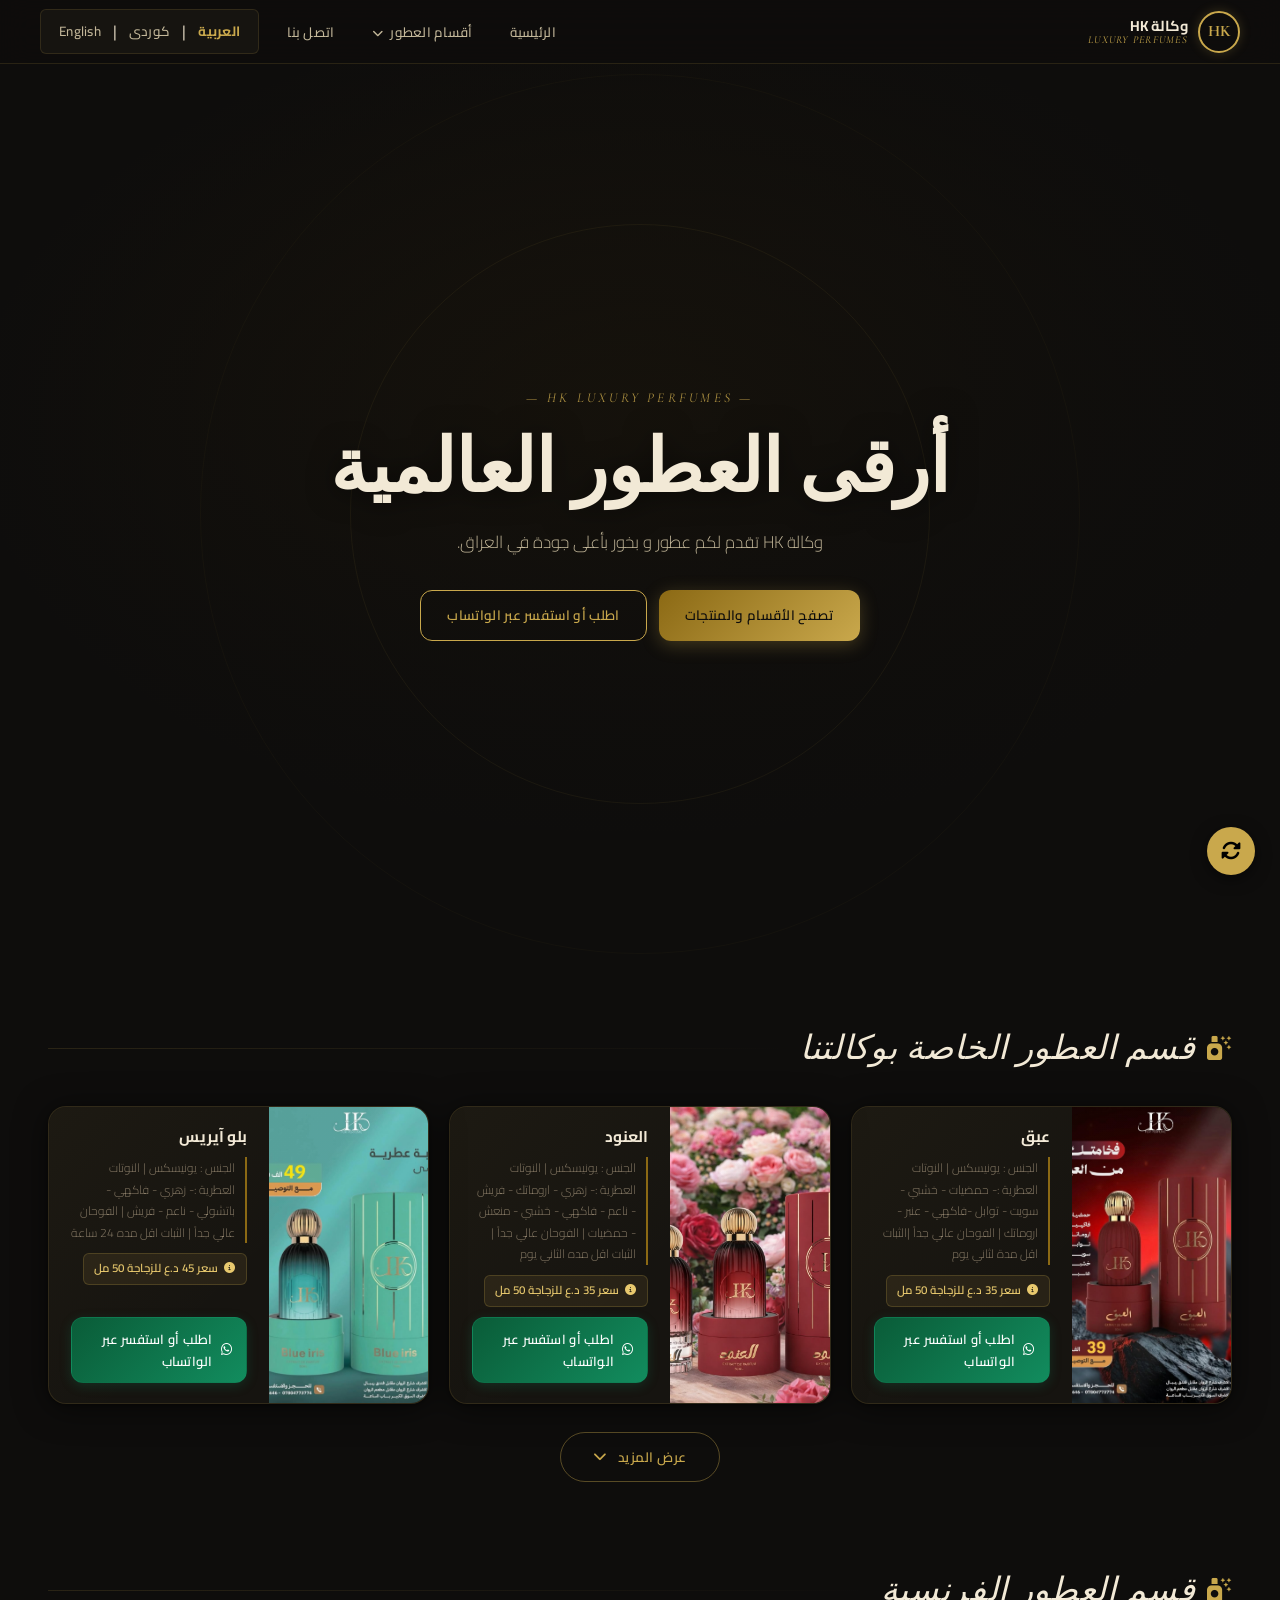
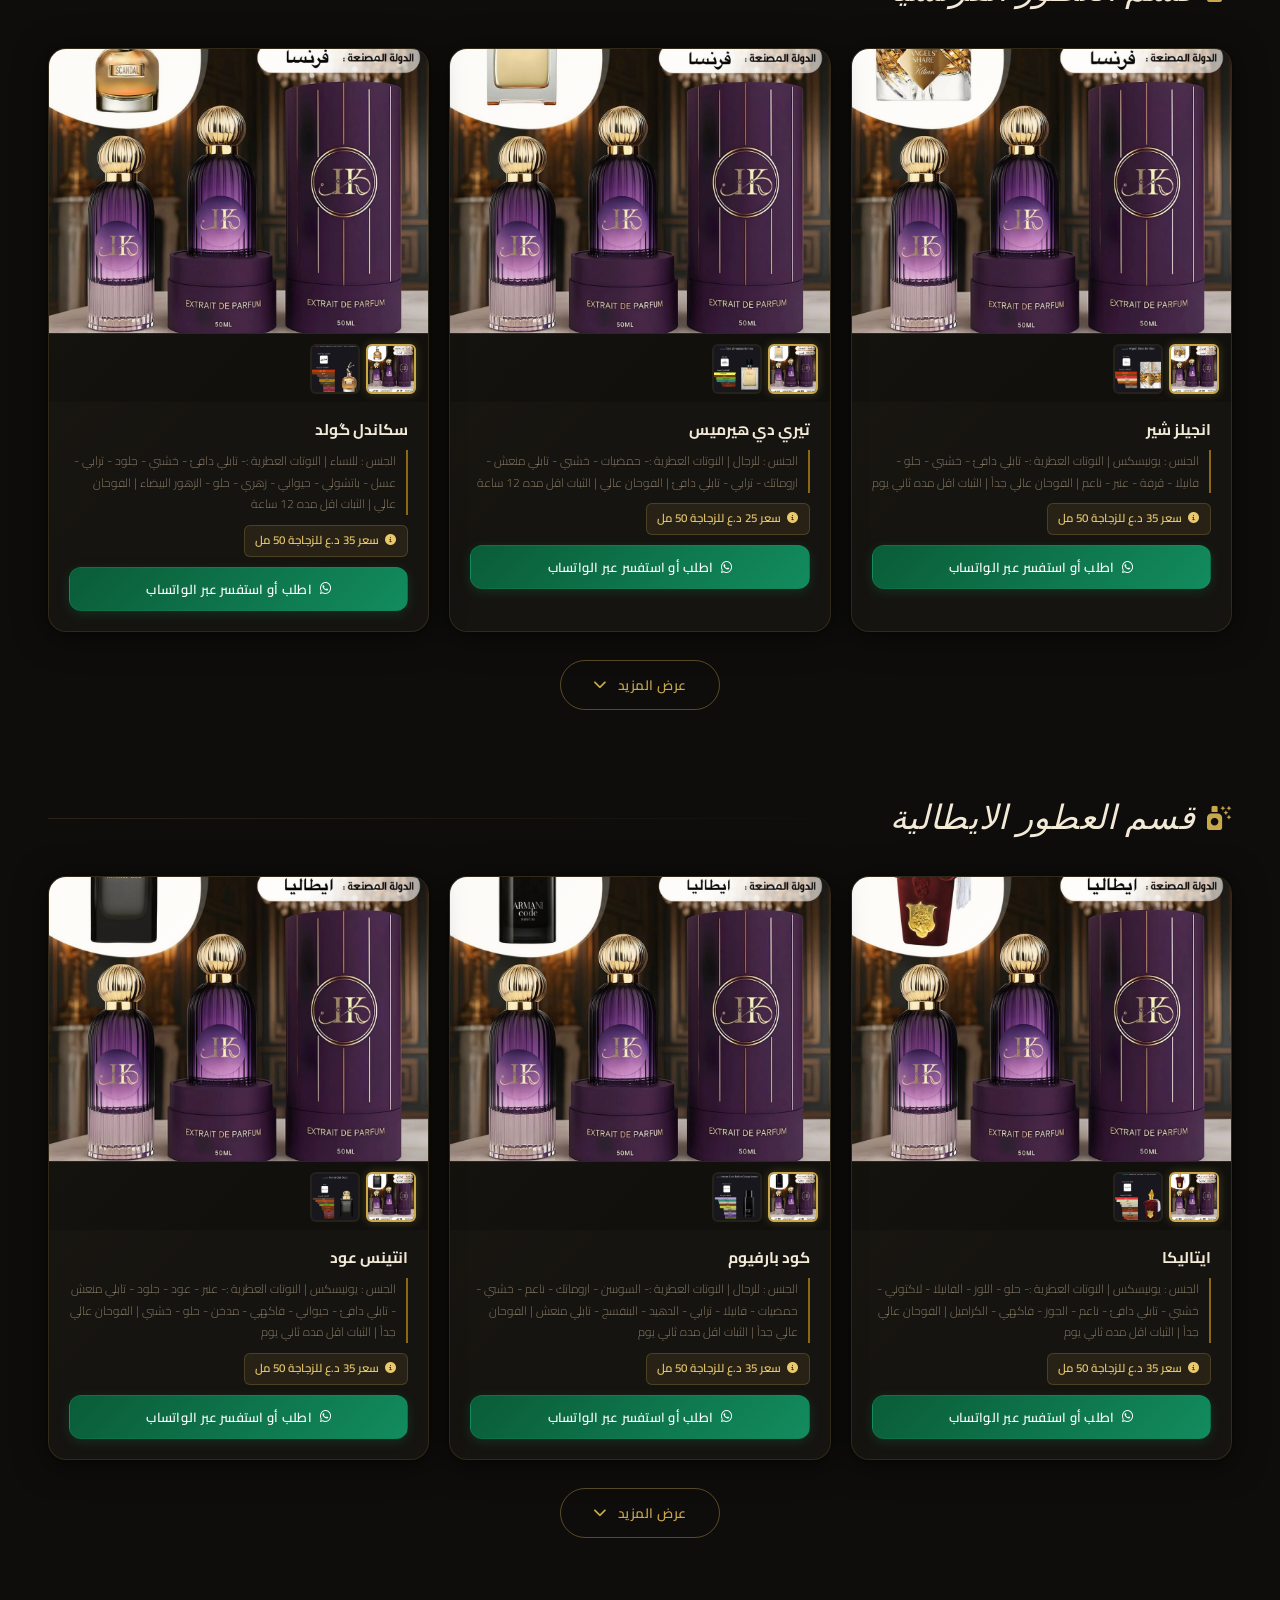
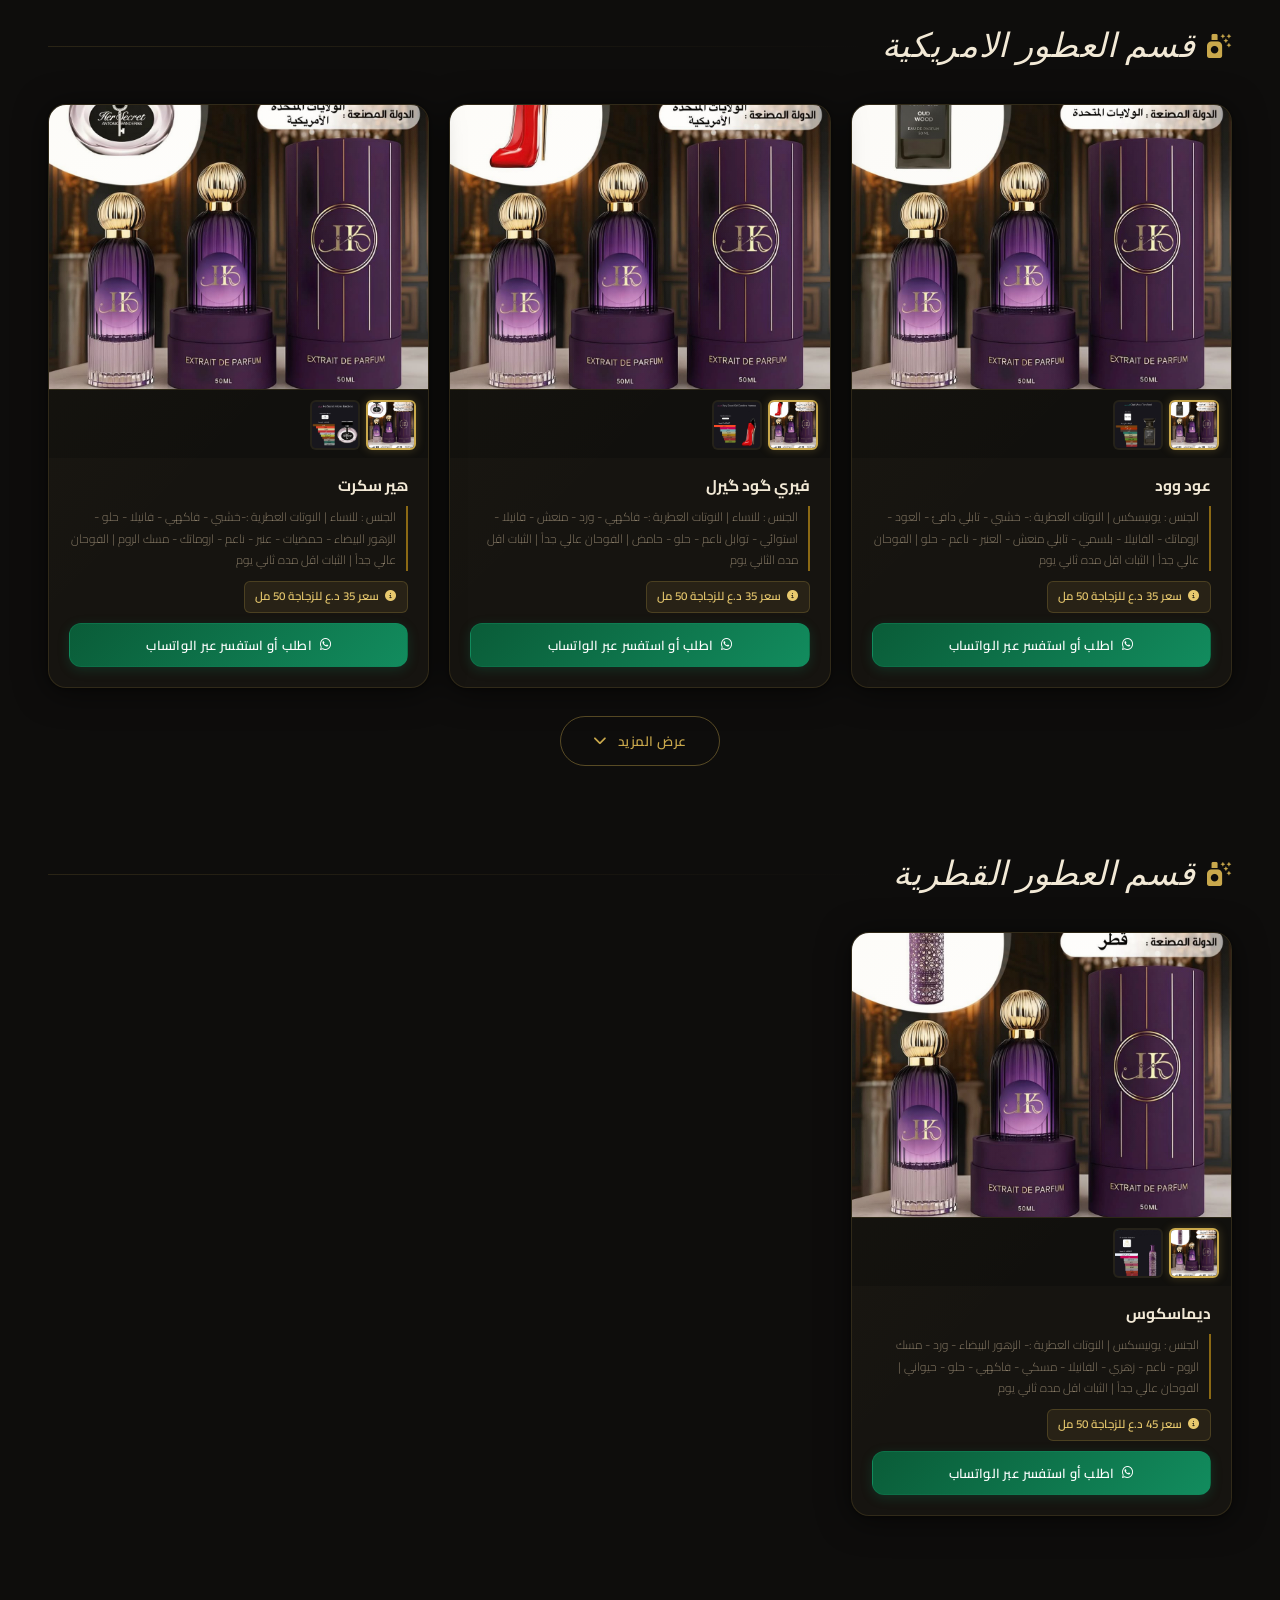
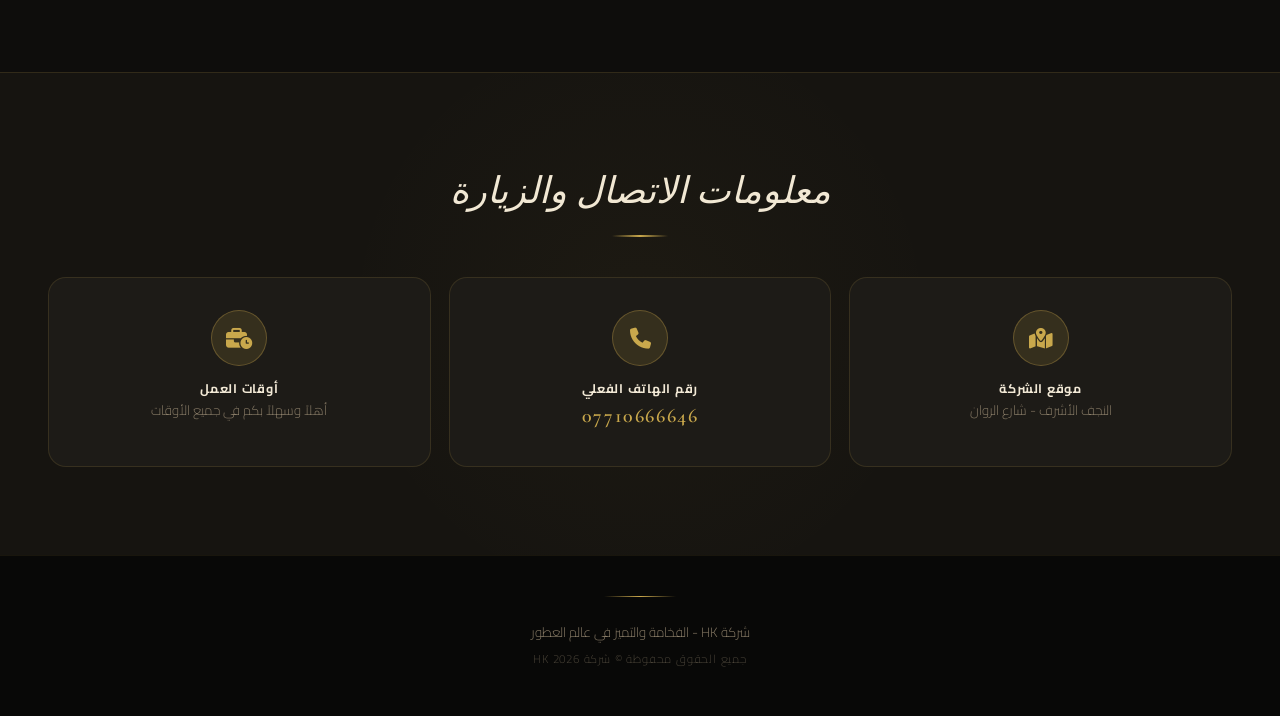
==== commit e155c6b9: "Add files via upload" ====
--- a/index.html
+++ b/index.html
@@ -1,9 +1,13 @@
 <!DOCTYPE html>
 <html lang="ar" dir="rtl">
 <head>
+    <meta http-equiv="Cache-Control" content="no-cache, no-store, must-revalidate, max-age=0">
+    <meta http-equiv="Pragma" content="no-cache">
+    <meta http-equiv="Expires" content="0">
     <meta charset="UTF-8">
     <meta name="viewport" content="width=device-width, initial-scale=1.0">
     <title id="pageTitle">HK</title>
+
     <link rel="stylesheet" href="css/index.css">
     <link rel="stylesheet" href="https://cdnjs.cloudflare.com/ajax/libs/font-awesome/6.4.0/css/all.min.css">
 
@@ -11,6 +15,7 @@
         /* ======================================================
            INLINE OVERRIDES — تعريفات تكمّل ملف index.css
            ====================================================== */
+
         /* --- Lightbox --- */
         .image-modal {
             display: none;
@@ -240,6 +245,35 @@
             .contact-card p  { font-size:13px!important; }
             .contact-card .phone-num { font-size:1.1rem!important; }
         }
+
+        /* --- زر التحديث السريع --- */
+        .refresh-btn {
+            position: fixed;
+            bottom: 25px;
+            right: 25px;
+            z-index: 9998;
+            background: #c9a84c;
+            color: #000;
+            border: none;
+            width: 48px;
+            height: 48px;
+            border-radius: 50%;
+            font-size: 20px;
+            cursor: pointer;
+            box-shadow: 0 4px 15px rgba(0,0,0,0.5);
+            transition: 0.3s;
+            display: flex;
+            align-items: center;
+            justify-content: center;
+        }
+        .refresh-btn:hover {
+            background: #e0b84c;
+            transform: rotate(90deg);
+        }
+        [dir="ltr"] .refresh-btn {
+            left: 25px;
+            right: auto;
+        }
     </style>
 </head>
 
@@ -248,6 +282,7 @@
 <!-- ========== NAVBAR ========== -->
 <nav class="navbar" id="mainNav">
     <div class="nav-container">
+
         <div class="logo">
             <span class="logo-circle">HK</span>
             <div class="logo-text">
@@ -256,8 +291,10 @@
             </div>
         </div>
 
+        <!-- Desktop nav links (hidden on mobile via CSS) -->
         <ul class="nav-links">
             <li><a href="#home" id="homeLink">الرئيسية</a></li>
+
             <li class="dropdown" id="navDropdown">
                 <a href="#products" id="productsLink" onclick="toggleDropdown(event)">
                     أقسام العطور
@@ -265,13 +302,19 @@
                 </a>
                 <div class="dropdown-content" id="dropdownContent"></div>
             </li>
+
             <li><a href="#contact" id="contactLink">اتصل بنا</a></li>
+
             <li class="lang-switcher" id="langSwitcher"></li>
         </ul>
 
+        <!-- Hamburger button (mobile only) -->
         <button class="hamburger" id="hamburgerBtn" aria-label="القائمة" aria-expanded="false">
-            <span></span><span></span><span></span>
+            <span></span>
+            <span></span>
+            <span></span>
         </button>
+
     </div>
 </nav>
 
@@ -279,9 +322,9 @@
 <div class="mobile-drawer" id="mobileDrawer" role="dialog" aria-modal="true">
     <div class="drawer-backdrop" id="drawerBackdrop"></div>
     <div class="drawer-panel" id="drawerPanel">
-        <a href="#home" id="drawerHome"><i class="fa-solid fa-house"></i> <span>الرئيسية</span></a>
+        <a href="#home"     id="drawerHome"><i class="fa-solid fa-house"></i> <span>الرئيسية</span></a>
         <a href="#products" id="drawerProducts"><i class="fa-solid fa-spray-can-sparkles"></i> <span>أقسام العطور</span></a>
-        <a href="#contact" id="drawerContact"><i class="fa-solid fa-phone"></i> <span>اتصل بنا</span></a>
+        <a href="#contact"  id="drawerContact"><i class="fa-solid fa-phone"></i> <span>اتصل بنا</span></a>
         <div class="drawer-divider"></div>
         <div class="drawer-lang" id="drawerLang"></div>
     </div>
@@ -295,7 +338,7 @@
         <p id="heroSub">وكالة HK تقدم لكم عطور و بخور بأعلى جودة في العراق.</p>
         <div class="hero-buttons">
             <a href="#products" class="btn-primary" id="btnBrowse">تصفح الأقسام والمنتجات</a>
-            <a href="#" class="btn-primary" id="btnOrder">اطلب أو استفسر عبر الواتساب</a>
+            <a href="#"         class="btn-primary" id="btnOrder">اطلب أو استفسر عبر الواتساب</a>
         </div>
     </div>
 </header>
@@ -310,6 +353,7 @@
     <div class="container">
         <h2 class="contact-title" id="contactTitle">معلومات الاتصال والزيارة</h2>
         <span class="gold-line"></span>
+
         <div class="contact-grid">
             <div class="contact-card">
                 <div class="icon-box"><i class="fa-solid fa-map-location-dot"></i></div>
@@ -318,6 +362,7 @@
                     <p id="officeLocation">النجف الأشرف - شارع الروان</p>
                 </div>
             </div>
+
             <div class="contact-card">
                 <div class="icon-box"><i class="fa-solid fa-phone"></i></div>
                 <div>
@@ -325,6 +370,7 @@
                     <p class="phone-num" id="officePhone">07710666646</p>
                 </div>
             </div>
+
             <div class="contact-card">
                 <div class="icon-box"><i class="fa-solid fa-business-time"></i></div>
                 <div>
@@ -350,433 +396,11 @@
     <button id="modalNextBtn" class="modal-arrow right-arrow"><i class="fa-solid fa-chevron-right"></i></button>
 </div>
 
-<!-- =================== جميع السكربتات مدمجة بالكامل =================== -->
-<script>
-// ============================================================
-//  البيانات الكاملة (نفس محتوى index.js سابقاً - كاملة 100%)
-// ============================================================
-const companyInfo = {
-    phone: "07710666646",
-    location_ar: "النجف الأشرف - شارع الروان",
-    location_ku: "نەجەفی ئەشرەف - شەقامی ڕەوان",
-    location_en: "Najaf Al-Ashraf - Al-Rawan Street",
-};
-
-let multilingualData = {
-    ar: {
-        title: "HK",
-        home: "الرئيسية",
-        products: "أقسام العطور",
-        contact: "اتصل بنا",
-        hero_title: "أرقى العطور العالمية",
-        hero_sub: "وكالة HK تقدم لكم عطور و بخور بأعلى جودة في العراق.",
-        btn_browse: "تصفح الأقسام والمنتجات",
-        btn_order: "اطلب أو استفسر عبر الواتساب",
-        contact_title: "معلومات الاتصال والزيارة",
-        address_label: "موقع الشركة",
-        phone_label: "رقم الهاتف الفعلي",
-        hours_label: "أوقات العمل",
-        hours_val: "أهلاً وسهلاً بكم في جميع الأوقات",
-        footer_text: "شركة HK - الفخامة والتميز في عالم العطور",
-        all_categories: "كل الأقسام",
-        sections: [
-            {
-                id: "agency", title: "قسم العطور الخاصة بوكالتنا",
-                items: [
-                    { name: " عبق", features: "الجنس : يونيسكس | النوتات العطرية :- حمضيات - خشبي - سويت - توابل -فاكهي - عنبر -  اروماتك  | الفوحان عالي جداً |الثبات اقل مدة لثاني يوم", placeholder: "images/water1.jpg", note: "سعر 35 د.ع للزجاجة 50 مل" },
-                    { name: "العنود", features: "الجنس : يونيسكس | النوتات العطرية :- زهري - اروماتك - فريش - ناعم - فاكهي - خشبي - منعش - حمضيات | الفوحان  عالي جداً | الثبات اقل مده الثاني يوم", placeholder: "images/water2.jpg", note: "سعر 35 د.ع للزجاجة 50 مل" },
-                    { name: "بلو آيريس", features: "الجنس : يونيسكس | النوتات العطرية :- زهري - فاكهي - باتشولي - ناعم - فريش | الفوحان  عالي جداً | الثبات اقل مده 24 ساعة", placeholder: "images/water3.jpg", note: "سعر 45 د.ع للزجاجة 50 مل" },
-                    { name: "سويت وورلد", features: "الجنس : يونيسكس | النوتات العطرية :- زهر البرتقال - فانيلا - حلوي - لوز - مسك - اروماتك - حمضيات - قهوة | الفوحان  عالي جداً | الثبات اقل مده 24 ساعة", placeholder: "images/water4.jpg", note: "سعر 45 د.ع للزجاجة 50 مل" },
-                    { name: "جيفورا", features: "الجنس : يونيسكس | النوتات العطرية :- حمضيات - خشبي - اروماتك - حلو - زهري - ترابي - فانيلا| الفوحان  عالي جداً | الثبات اقل مده ثاني يوم", placeholder: "images/water5.jpg", note: "سعر 35 د.ع للزجاجة 50 مل" },
-                    { name: "هيلتون عود", features: " الجنس : يونيسكس | النوتات العطرية :- باودر - فانيلا - خشب بارد - عنبر - صندل  | الفوحان  عالي جداً | الثبات اقل مده ثاني يوم", placeholder: "images/water7.jpg", note: "سعر 50 د.ع للزجاجة 50 مل" },
-                    { name: "يزار", features: "الجنس : يونيسكس | النوتات العطرية :- فاكهي - زهري - فريش - ناعم - صنوبر - خشبي - منعش - عنبر - اشجار   | الفوحان  عالي جداً | الثبات اقل مده ثاني يوم", placeholder: "images/water8.jpg", note: "سعر 35 د.ع للزجاجة 50 مل" }
-                ]
-            },
-            {
-                id: "french", title: "قسم العطور الفرنسية",
-                items: [
-                    { name: "انجيلز شير", features: "الجنس : يونيسكس | النوتات العطرية :- تابلي دافئ - خشبي - حلو - فانيلا - قرفة - عنبر - ناعم   | الفوحان  عالي جداً | الثبات اقل مده ثاني يوم", placeholder: "images/water9.jpg", note: "سعر 35 د.ع للزجاجة 50 مل", images: ["images/water9.jpg","images/water10.jpg"] },
-                    { name: "تيري دي هيرميس", features: "الجنس : للرجال | النوتات العطرية :- حمضيات - خشبي - تابلي منعش - اروماتك - ترابي - تابلي دافئ    | الفوحان  عالي  | الثبات اقل مده 12 ساعة", placeholder: "images/water11.jpg", note: "سعر 25 د.ع للزجاجة 50 مل", images: ["images/water11.jpg","images/water12.jpg"] },
-                    { name: "سكاندل گولد", features: "الجنس : للنساء | النوتات العطرية :- تابلي دافئ - خشبي - جلود - ترابي - عسل - باتشولي - حيواني - زهري - حلو - الزهور البيضاء    | الفوحان  عالي  | الثبات اقل مده 12 ساعة", placeholder: "images/water13.jpg", note: "سعر 35 د.ع للزجاجة 50 مل", images: ["images/water13.jpg","images/water14.jpg"] },
-                    { name: "الين مان", features: "الجنس : للرجال | النوتات العطرية :- تابلي منعش - خشبي - اروماتك - العنبر - عشبي - مسكي - الينسون - توابل ناعم - جلود - زهري    | الفوحان  عالي  | الثبات اقل مده 12 ساعة", placeholder: "images/water15.jpg", note: "سعر 35 د.ع للزجاجة 50 مل", images: ["images/water15.jpg","images/water16.jpg"] },
-                    { name: "ماي سيلف", features: "الجنس : للرجال | النوتات العطرية :- حمضيات - الزهور البيضاء - الباتشولي - تابلي منعش - خشبي - حلو      | الفوحان  عالي جداً | الثبات اقل مده ثاني يوم", placeholder: "images/water25.jpg", note: "سعر 35 د.ع للزجاجة 50 مل", images: ["images/water25.jpg","images/water26.jpg"] },
-                    { name: "بيبي كات", features: "الجنس : يونيسكس | النوتات العطرية :- فانيلا - تابلي منعش - جلود - تابلي دافئ - عنبر - ناعم - مسكي - اروماتك - بلسمي - خشبي    | الفوحان  عالي جداً | الثبات اقل مده الثاني يوم", placeholder: "images/water27.jpg", note: "سعر 45 د.ع للزجاجة 50 مل", images: ["images/water27.jpg","images/water28.jpg"] },
-                    { name: "كوير انتينس", features: "الجنس : يونيسكس | النوتات العطرية :- الجلود - خشبي - التبغ - حيواني - فاكهي - حلو - زهري - مدخن - ناعم    | الفوحان  عالي جداً | الثبات اقل مده الثاني يوم", placeholder: "images/water29.jpg", note: "سعر 35 د.ع للزجاجة 50 مل", images: ["images/water29.jpg","images/water30.jpg"] }
-                ]
-            },
-            {
-                id: "italian", title: "قسم العطور الايطالية",
-                items: [
-                    { name: "ايتاليكا", features: "الجنس : يونيسكس | النوتات العطرية :- حلو - اللوز - الفانيلا - لاكتوني - خشبي - تابلي دافئ - ناعم - الجوز - فاكهي - الكراميل    | الفوحان  عالي جداً | الثبات اقل مده ثاني يوم", placeholder: "images/water17.jpg", note: "سعر 35 د.ع للزجاجة 50 مل", images: ["images/water17.jpg","images/water18.jpg"] },
-                    { name: "كود بارفيوم", features: "الجنس : للرجال | النوتات العطرية :- السوسن - اروماتك - ناعم - خشبي - حمضيات - فانيلا - ترابي - الدهيد - البنفسج - تابلي منعش     | الفوحان  عالي جداً | الثبات اقل مده ثاني يوم", placeholder: "images/water21.jpg", note: "سعر 35 د.ع للزجاجة 50 مل", images: ["images/water21.jpg","images/water22.jpg"] },
-                    { name: "انتينس عود", features: "الجنس : يونيسكس | النوتات العطرية :-  عنبر - عود - جلود - تابلي منعش - تابلي دافئ - حيواني - فاكهي - مدخن - حلو - خشبي     | الفوحان  عالي جداً | الثبات اقل مده ثاني يوم", placeholder: "images/water33.jpg", note: "سعر 35 د.ع للزجاجة 50 مل", images: ["images/water33.jpg","images/water34.jpg"] },
-                    { name: "اومو انتينيس", features: "الجنس : للرجال | النوتات العطرية :-  فانيلا - سوسن - ناعم - جلود - بنفسج - حلو - ترابي - اروماتك - حيواني - عنبر       | الفوحان  عالي جداً | الثبات اقل مده ثاني يوم", placeholder: "images/water39.jpg", note: "سعر 35 د.ع للزجاجة 50 مل", images: ["images/water39.jpg","images/water40.jpg"] }
-                ]
-            },
-            {
-                id: "american", title: "قسم العطور الامريكية",
-                items: [
-                    { name: "عود وود", features: "الجنس : يونيسكس | النوتات العطرية :- خشبي - تابلي دافئ - العود - اروماتك - الفانيلا - بلسمي - تابلي منعش - العنبر - ناعم - حلو     | الفوحان  عالي جداً | الثبات اقل مده ثاني يوم", placeholder: "images/water23.jpg", note: "سعر 35 د.ع للزجاجة 50 مل", images: ["images/water23.jpg","images/water24.jpg"] },
-                    { name: "فيري گود گيرل", features: "الجنس : للنساء | النوتات العطرية :- فاكهي - ورد - منعش - فانيلا - استوائي - توابل ناعم - حلو - حامض     | الفوحان  عالي جداً | الثبات اقل مده الثاني يوم", placeholder: "images/water31.jpg", note: "سعر 35 د.ع للزجاجة 50 مل", images: ["images/water31.jpg","images/water32.jpg"] },
-                    { name: "هير سكرت", features: "الجنس : للنساء | النوتات العطرية :-خشبي - فاكهي - فانيلا - حلو - الزهور البيضاء - حمضيات - عنبر - ناعم - اروماتك - مسك الروم      | الفوحان  عالي جداً | الثبات اقل مده ثاني يوم", placeholder: "images/water35.jpg", note: "سعر 35 د.ع للزجاجة 50 مل", images: ["images/water35.jpg","images/water36.jpg"] },
-                    { name: "سترونك ويذ يو توباكو", features: "الجنس : للرجال | النوتات العطرية :- تابلي دافئ - عنبر - تبغ - فانيلا - حلو - اروماتك - توابل ناعم - بلسمي - تابلي منعش - خشبي      | الفوحان  عالي جداً | الثبات اقل مده ثاني يوم", placeholder: "images/water35.jpg", note: "سعر 35 د.ع للزجاجة 50 مل", images: ["images/water35.jpg","images/water36.jpg"] }
-                ]
-            },
-            {
-                id: "qatari", title: "قسم العطور القطرية",
-                items: [
-                    { name: "ديماسكوس", features: "الجنس : يونيسكس | النوتات العطرية :- الزهور البيضاء - ورد - مسك الروم - ناعم - زهري - الفانيلا - مسكي - فاكهي - حلو - حيواني     | الفوحان  عالي جداً | الثبات اقل مده ثاني يوم", placeholder: "images/water19.jpg", note: "سعر 45 د.ع للزجاجة 50 مل", images: ["images/water19.jpg","images/water20.jpg"] }
-                ]
-            }
-        ]
-    },
-    ku: {
-        title: "HK",
-        home: "سەرەکی",
-        products: "بەشەکانی عەتار",
-        contact: "پەیوەندیمان پێوە بکە",
-        hero_title: "ناوازەترین عەتارەکانی جیهان",
-        hero_sub: "کۆمپانیای HK بەرزترین کوالیتی عەتار و بخوورتان پێشکەش دەکات لە عێراق.",
-        btn_browse: "گەڕان لە بەشەکان و بەرهەمەکان",
-        btn_order: "داواکردن یان پرسیارکردن لەڕێگەی واتسئەپەوە",
-        contact_title: "زانیاری پەیوەندی و سەردانکردن",
-        address_label: "شوێنی کۆمپانیا",
-        phone_label: "ژمارەی تەلەفۆنی ڕاستەقینە",
-        hours_label: "کاتەکانی کارکردن",
-        hours_val: "بەخێرهاتنتان دەکەین لە هەموو کاتێکدا",
-        footer_text: "کۆمپانیای HK - ڕازاوەیی و ناوازەیی لە جیهانی عەتاردا",
-        all_categories: "هەموو بەشەکان",
-        sections: [
-            {
-                id: "agency", title: "بەشی عەتارە تایبەتەکانی بریکاریەتەکەمان",
-                items: [
-                    { name: " عەبق", features: "ڕەگەز: یونیسێکس | نۆتەکانی عەتار: citrus - woody - sweet - spices - fruity - amber - aromatic | بڵاوبوونەوە: زۆر بەرز | مانەوە: کەمتری ڕۆژی دواتر", placeholder: "images/water1.jpg", note: "نرخ: ٣٥ د.ع بۆ شوشەی ٥٠ مل" },
-                    { name: " عەنوود", features: "ڕەگەز: یونیسێکس | نۆتەکانی عەتار: floral - aromatic - fresh - soft - fruity - woody - refreshing - citrus | بڵاوبوونەوە: زۆر بەرز | مانەوە: کەمتری ڕۆژی دواتر", placeholder: "images/water2.jpg", note: "نرخ: ٣٥ د.ع بۆ شوشەی ٥٠ مل" },
-                    { name: "بلو ئایریس", features: "ڕەگەز: یونیسێکس | نۆتەکانی عەتار: floral - fruity - patchouli - soft - fresh | بڵاوبوونەوە: زۆر بەرز | مانەوە: کەمتری ٢٤ کاتژمێر", placeholder: "images/water3.jpg", note: "نرخ: ٤٥ د.ع بۆ شوشەی ٥٠ مل" },
-                    { name: "سوویت وۆرڵد", features: "ڕەگەز: یونیسێکس | نۆتەکانی عەتار: orange blossom - vanilla - sweet - almond - musk - aromatic - citrus - coffee | بڵاوبوونەوە: زۆر بەرز | مانەوە: کەمتری ٢٤ کاتژمێر", placeholder: "images/water4.jpg", note: "نرخ: ٤٥ د.ع بۆ شوشەی ٥٠ مل" },
-                    { name: "جیفۆرا", features: "ڕەگەز: یونیسێکس | نۆتەکانی عەتار: citrus - woody - aromatic - sweet - floral - earthy - vanilla | بڵاوبوونەوە: زۆر بەرز | مانەوە: کەمتری ڕۆژی دواتر", placeholder: "images/water5.jpg", note: "نرخ: ٣٥ د.ع بۆ شوشەی ٥٠ مل" },
-                    { name: "هێڵتۆن عود", features: "ڕەگەز: یونیسێکس | نۆتەکانی عەتار: powder - vanilla - cool wood - amber - sandalwood | بڵاوبوونەوە: زۆر بەرز | مانەوە: کەمتری ڕۆژی دواتر", placeholder: "images/water7.jpg", note: "نرخ: ٥٠ د.ع بۆ شوشەی ٥٠ مل" },
-                    { name: "یزار", features: "ڕەگەز: یونیسێکس | نۆتەکانی عەتار: fruity - floral - fresh - soft - pine - woody - refreshing - amber - trees | بڵاوبوونەوە: زۆر بەرز | مانەوە: کەمتری ڕۆژی دواتر", placeholder: "images/water8.jpg", note: "نرخ: ٣٥ د.ع بۆ شوشەی ٥٠ مل" }
-                ]
-            },
-            {
-                id: "french", title: "بەشی عەتارە فەرەنسییەکان",
-                items: [
-                    { name: "ئەنجێلز شیر", features: "ڕەگەز: یونیسێکس | نۆتەکانی عەتار: warm spicy - woody - sweet - vanilla - cinnamon - amber - soft | بڵاوبوونەوە: زۆر بەرز | مانەوە: کەمتری ڕۆژی دواتر", placeholder: "images/water9.jpg", note: "نرخ: ٣٥ د.ع بۆ شوشەی ٥٠ مل", images: ["images/water9.jpg","images/water10.jpg"] },
-                    { name: "تێری دی هێرمێس", features: "ڕەگەز: پیاوان | نۆتەکانی عەتار: citrus - woody - fresh spicy - aromatic - earthy - warm spicy | بڵاوبوونەوە: بەرز | مانەوە: کەمتری ١٢ کاتژمێر", placeholder: "images/water11.jpg", note: "نرخ: ٢٥ د.ع بۆ شوشەی ٥٠ مل", images: ["images/water11.jpg","images/water12.jpg"] },
-                    { name: "سکاندڵ گۆڵد", features: "ڕەگەز: ئافرەتان | نۆتەکانی عەتار: warm spicy - woody - leather - earthy - honey - patchouli - animalic - floral - sweet - white flowers | بڵاوبوونەوە: بەرز | مانەوە: کەمتری ١٢ کاتژمێر", placeholder: "images/water13.jpg", note: "نرخ: ٣٥ د.ع بۆ شوشەی ٥٠ مل", images: ["images/water13.jpg","images/water14.jpg"] },
-                    { name: "ئەلین مان", features: "ڕەگەز: پیاوان | نۆتەکانی عەتار: fresh spicy - woody - aromatic - amber - herbal - musky - anise - soft spices - leather - floral | بڵاوبوونەوە: بەرز | مانەوە: کەمتری ١٢ کاتژمێر", placeholder: "images/water15.jpg", note: "نرخ: ٣٥ د.ع بۆ شوشەی ٥٠ مل", images: ["images/water15.jpg","images/water16.jpg"] },
-                    { name: "مای سێلف", features: "ڕەگەز: پیاوان | نۆتەکانی عەتار: citrus - white flowers - patchouli - fresh spicy - woody - sweet | بڵاوبوونەوە: زۆر بەرز | مانەوە: کەمتری ڕۆژی دواتر", placeholder: "images/water25.jpg", note: "نرخ: ٣٥ د.ع بۆ شوشەی ٥٠ مل", images: ["images/water25.jpg","images/water26.jpg"] },
-                    { name: "بەیبی کات", features: "ڕەگەز: یونیسێکس | نۆتەکانی عەتار: vanilla - fresh spicy - leather - warm spicy - amber - soft - musky - aromatic - balsamic - woody | بڵاوبوونەوە: زۆر بەرز | مانەوە: کەمتری ڕۆژی دواتر", placeholder: "images/water27.jpg", note: "نرخ: ٤٥ د.ع بۆ شوشەی ٥٠ مل", images: ["images/water27.jpg","images/water28.jpg"] },
-                    { name: "کویر ئینتێنس", features: "ڕەگەز: یونیسێکس | نۆتەکانی عەتار: leather - woody - tobacco - animalic - fruity - sweet - floral - smoky - soft | بڵاوبوونەوە: زۆر بەرز | مانەوە: کەمتری ڕۆژی دواتر", placeholder: "images/water29.jpg", note: "نرخ: ٣٥ د.ع بۆ شوشەی ٥٠ مل", images: ["images/water29.jpg","images/water30.jpg"] }
-                ]
-            },
-            {
-                id: "italian", title: "بەشی عەتارە ئیتاڵییەکان",
-                items: [
-                    { name: "ئیتالیکا", features: "ڕەگەز: یونیسێکس | نۆتەکانی عەتار: sweet - almond - vanilla - lactonic - woody - warm spicy - soft - walnut - fruity - caramel | بڵاوبوونەوە: زۆر بەرز | مانەوە: کەمتری ڕۆژی دواتر", placeholder: "images/water17.jpg", note: "نرخ: ٣٥ د.ع بۆ شوشەی ٥٠ مل", images: ["images/water17.jpg","images/water18.jpg"] },
-                    { name: "کۆد پەرفیوم", features: "ڕەگەز: پیاوان | نۆتەکانی عەتار: iris - aromatic - soft - woody - citrus - vanilla - earthy - aldehydes - violet - fresh spicy | بڵاوبوونەوە: زۆر بەرز | مانەوە: کەمتری ڕۆژی دواتر", placeholder: "images/water21.jpg", note: "نرخ: ٣٥ د.ع بۆ شوشەی ٥٠ مل", images: ["images/water21.jpg","images/water22.jpg"] },
-                    { name: "ئینتێنس عود", features: "ڕەگەز: یونیسێکس | نۆتەکانی عەتار: amber - oud - leather - fresh spicy - warm spicy - animalic - fruity - smoky - sweet - woody | بڵاوبوونەوە: زۆر بەرز | مانەوە: کەمتری ڕۆژی دواتر", placeholder: "images/water33.jpg", note: "نرخ: ٣٥ د.ع بۆ شوشەی ٥٠ مل", images: ["images/water33.jpg","images/water34.jpg"] },
-                    { name: "ئۆمۆ ئینتێنیس", features: "ڕەگەز: پیاوان | نۆتەکانی عەتار: vanilla - iris - soft - leather - violet - sweet - earthy - aromatic - animalic - amber | بڵاوبوونەوە: زۆر بەرز | مانەوە: کەمتری ڕۆژی دواتر", placeholder: "images/water39.jpg", note: "نرخ: ٣٥ د.ع بۆ شوشەی ٥٠ مل", images: ["images/water39.jpg","images/water40.jpg"] }
-                ]
-            },
-            {
-                id: "american", title: "بەشی عەتارە ئەمریکییەکان",
-                items: [
-                    { name: "عود وود", features: "ڕەگەز: یونیسێکس | نۆتەکانی عەتار: woody - warm spicy - oud - aromatic - vanilla - balsamic - fresh spicy - amber - soft - sweet | بڵاوبوونەوە: زۆر بەرز | مانەوە: کەمتری ڕۆژی دواتر", placeholder: "images/water23.jpg", note: "نرخ: ٣٥ د.ع بۆ شوشەی ٥٠ مل", images: ["images/water23.jpg","images/water24.jpg"] },
-                    { name: "ڤێری گود گێرڵ", features: "ڕەگەز: ئافرەتان | نۆتەکانی عەتار: fruity - rose - refreshing - vanilla - tropical - soft spices - sweet - sour | بڵاوبوونەوە: زۆر بەرز | مانەوە: کەمتری ڕۆژی دواتر", placeholder: "images/water31.jpg", note: "نرخ: ٣٥ د.ع بۆ شوشەی ٥٠ مل", images: ["images/water31.jpg","images/water32.jpg"] },
-                    { name: "هێر سیکرێت", features: "ڕەگەز: ئافرەتان | نۆتەکانی عەتار: woody - fruity - vanilla - sweet - white flowers - citrus - amber - soft - aromatic - roman musk | بڵاوبوونەوە: زۆر بەرز | مانەوە: کەمتری ڕۆژی دواتر", placeholder: "images/water35.jpg", note: "نرخ: ٣٥ د.ع بۆ شوشەی ٥٠ مل", images: ["images/water35.jpg","images/water36.jpg"] },
-                    { name: "سترۆنگ ویذ یو تۆباکۆ", features: "ڕەگەز: پیاوان | نۆتەکانی عەتار: warm spicy - amber - tobacco - vanilla - sweet - aromatic - soft spices - balsamic - fresh spicy - woody | بڵاوبوونەوە: زۆر بەرز | مانەوە: کەمتری ڕۆژی دواتر", placeholder: "images/water35.jpg", note: "نرخ: ٣٥ د.ع بۆ شوشەی ٥٠ مل", images: ["images/water35.jpg","images/water36.jpg"] }
-                ]
-            },
-            {
-                id: "qatari", title: "بەشی عەتارە قەتەرییەکان",
-                items: [
-                    { name: "دیماسکۆس", features: "ڕەگەز: یونیسێکس | نۆتەکانی عەتار: white flowers - rose - roman musk - soft - floral - vanilla - musky - fruity - sweet - animalic | بڵاوبوونەوە: زۆر بەرز | مانەوە: کەمتری ڕۆژی دواتر", placeholder: "images/water19.jpg", note: "نرخ: ٤٥ د.ع بۆ شوشەی ٥٠ مل", images: ["images/water19.jpg","images/water20.jpg"] }
-                ]
-            }
-        ]
-    },
-    en: {
-        title: "HK Perfumes",
-        home: "Home",
-        products: "Perfume Sections",
-        contact: "Contact Us",
-        hero_title: "The Finest World Fragrances",
-        hero_sub: "HK Company offers you perfumes and incense with the highest quality in Iraq.",
-        btn_browse: "Browse Sections & Products",
-        btn_order: "Order or Inquire via WhatsApp",
-        contact_title: "Contact & Visit Information",
-        address_label: "Company Location",
-        phone_label: "Phone Number",
-        hours_label: "Working Hours",
-        hours_val: "Welcome at All Times",
-        footer_text: "HK Company - Luxury & Excellence in the World of Fragrances",
-        all_categories: "All Sections",
-        sections: [
-            {
-                id: "agency", title: "Agency Special Perfumes",
-                items: [
-                    { name: "baq", features: "Gender: Unisex | Notes: Citrus - Woody - Sweet - Spices - Fruity - Amber - Aromatic | Projection: Very High | Longevity: At least until the next day", placeholder: "images/water1.jpg", note: "Price: 35 IQD / 50ml bottle" },
-                    { name: " Al Anoud", features: "Gender: Unisex | Notes: Floral - Aromatic - Fresh - Soft - Fruity - Woody - Refreshing - Citrus | Projection: Very High | Longevity: At least until the next day", placeholder: "images/water2.jpg", note: "Price: 35 IQD / 50ml bottle" },
-                    { name: "Blue Iris", features: "Gender: Unisex | Notes: Floral - Fruity - Patchouli - Soft - Fresh | Projection: Very High | Longevity: At least 24 hours", placeholder: "images/water3.jpg", note: "Price: 45 IQD / 50ml bottle" },
-                    { name: "Sweet World", features: "Gender: Unisex | Notes: Orange Blossom - Vanilla - Sweet - Almond - Musk - Aromatic - Citrus - Coffee | Projection: Very High | Longevity: At least 24 hours", placeholder: "images/water4.jpg", note: "Price: 45 IQD / 50ml bottle" },
-                    { name: "Jivora", features: "Gender: Unisex | Notes: Citrus - Woody - Aromatic - Sweet - Floral - Earthy - Vanilla | Projection: Very High | Longevity: At least until the next day", placeholder: "images/water5.jpg", note: "Price: 35 IQD / 50ml bottle" },
-                    { name: "Hilton Oud", features: "Gender: Unisex | Notes: Powdery - Vanilla - Cool Woods - Amber - Sandalwood | Projection: Very High | Longevity: At least until the next day", placeholder: "images/water7.jpg", note: "Price: 50 IQD / 50ml bottle" },
-                    { name: "Yazar", features: "Gender: Unisex | Notes: Fruity - Floral - Fresh - Soft - Pine - Woody - Refreshing - Amber - Trees | Projection: Very High | Longevity: At least until the next day", placeholder: "images/water8.jpg", note: "Price: 35 IQD / 50ml bottle" }
-                ]
-            },
-            {
-                id: "french", title: "French Perfumes",
-                items: [
-                    { name: "Angels' Share", features: "Gender: Unisex | Notes: Warm Spicy - Woody - Sweet - Vanilla - Cinnamon - Amber - Soft | Projection: Very High | Longevity: At least until the next day", placeholder: "images/water9.jpg", note: "Price: 35 IQD / 50ml bottle", images: ["images/water9.jpg","images/water10.jpg"] },
-                    { name: "Terre d'Hermès", features: "Gender: Men | Notes: Citrus - Woody - Fresh Spicy - Aromatic - Earthy - Warm Spicy | Projection: High | Longevity: At least 12 hours", placeholder: "images/water11.jpg", note: "Price: 25 IQD / 50ml bottle", images: ["images/water11.jpg","images/water12.jpg"] },
-                    { name: "Scandal Gold", features: "Gender: Women | Notes: Warm Spicy - Woody - Leather - Earthy - Honey - Patchouli - Animalic - Floral - Sweet - White Flowers | Projection: High | Longevity: At least 12 hours", placeholder: "images/water13.jpg", note: "Price: 35 IQD / 50ml bottle", images: ["images/water13.jpg","images/water14.jpg"] },
-                    { name: "Alien Man", features: "Gender: Men | Notes: Fresh Spicy - Woody - Aromatic - Amber - Herbal - Musky - Anise - Soft Spices - Leather - Floral | Projection: High | Longevity: At least 12 hours", placeholder: "images/water15.jpg", note: "Price: 35 IQD / 50ml bottle", images: ["images/water15.jpg","images/water16.jpg"] },
-                    { name: "My Self", features: "Gender: Men | Notes: Citrus - White Flowers - Patchouli - Fresh Spicy - Woody - Sweet | Projection: Very High | Longevity: At least until the next day", placeholder: "images/water25.jpg", note: "Price: 35 IQD / 50ml bottle", images: ["images/water25.jpg","images/water26.jpg"] },
-                    { name: "Baby Cat", features: "Gender: Unisex | Notes: Vanilla - Fresh Spicy - Leather - Warm Spicy - Amber - Soft - Musky - Aromatic - Balsamic - Woody | Projection: Very High | Longevity: At least until the next day", placeholder: "images/water27.jpg", note: "Price: 45 IQD / 50ml bottle", images: ["images/water27.jpg","images/water28.jpg"] },
-                    { name: "Cuir Intense", features: "Gender: Unisex | Notes: Leather - Woody - Tobacco - Animalic - Fruity - Sweet - Floral - Smoky - Soft | Projection: Very High | Longevity: At least until the next day", placeholder: "images/water29.jpg", note: "Price: 35 IQD / 50ml bottle", images: ["images/water29.jpg","images/water30.jpg"] }
-                ]
-            },
-            {
-                id: "italian", title: "Italian Perfumes",
-                items: [
-                    { name: "Italica", features: "Gender: Unisex | Notes: Sweet - Almond - Vanilla - Lactonic - Woody - Warm Spicy - Soft - Walnut - Fruity - Caramel | Projection: Very High | Longevity: At least until the next day", placeholder: "images/water17.jpg", note: "Price: 35 IQD / 50ml bottle", images: ["images/water17.jpg","images/water18.jpg"] },
-                    { name: "Code Parfum", features: "Gender: Men | Notes: Iris - Aromatic - Soft - Woody - Citrus - Vanilla - Earthy - Aldehydes - Violet - Fresh Spicy | Projection: Very High | Longevity: At least until the next day", placeholder: "images/water21.jpg", note: "Price: 35 IQD / 50ml bottle", images: ["images/water21.jpg","images/water22.jpg"] },
-                    { name: "Intense Oud", features: "Gender: Unisex | Notes: Amber - Oud - Leather - Fresh Spicy - Warm Spicy - Animalic - Fruity - Smoky - Sweet - Woody | Projection: Very High | Longevity: At least until the next day", placeholder: "images/water33.jpg", note: "Price: 35 IQD / 50ml bottle", images: ["images/water33.jpg","images/water34.jpg"] },
-                    { name: "Uomo Intense", features: "Gender: Men | Notes: Vanilla - Iris - Soft - Leather - Violet - Sweet - Earthy - Aromatic - Animalic - Amber | Projection: Very High | Longevity: At least until the next day", placeholder: "images/water39.jpg", note: "Price: 35 IQD / 50ml bottle", images: ["images/water39.jpg","images/water40.jpg"] }
-                ]
-            },
-            {
-                id: "american", title: "American Perfumes",
-                items: [
-                    { name: "Oud Wood", features: "Gender: Unisex | Notes: Woody - Warm Spicy - Oud - Aromatic - Vanilla - Balsamic - Fresh Spicy - Amber - Soft - Sweet | Projection: Very High | Longevity: At least until the next day", placeholder: "images/water23.jpg", note: "Price: 35 IQD / 50ml bottle", images: ["images/water23.jpg","images/water24.jpg"] },
-                    { name: "Very Good Girl", features: "Gender: Women | Notes: Fruity - Rose - Refreshing - Vanilla - Tropical - Soft Spices - Sweet - Sour | Projection: Very High | Longevity: At least until the next day", placeholder: "images/water31.jpg", note: "Price: 35 IQD / 50ml bottle", images: ["images/water31.jpg","images/water32.jpg"] },
-                    { name: "Her Secret", features: "Gender: Women | Notes: Woody - Fruity - Vanilla - Sweet - White Flowers - Citrus - Amber - Soft - Aromatic - Roman Musk | Projection: Very High | Longevity: At least until the next day", placeholder: "images/water35.jpg", note: "Price: 35 IQD / 50ml bottle", images: ["images/water35.jpg","images/water36.jpg"] },
-                    { name: "Strong With You Tobacco", features: "Gender: Men | Notes: Warm Spicy - Amber - Tobacco - Vanilla - Sweet - Aromatic - Soft Spices - Balsamic - Fresh Spicy - Woody | Projection: Very High | Longevity: At least until the next day", placeholder: "images/water35.jpg", note: "Price: 35 IQD / 50ml bottle", images: ["images/water35.jpg","images/water36.jpg"] }
-                ]
-            },
-            {
-                id: "qatari", title: "Qatari Perfumes",
-                items: [
-                    { name: "Damascus", features: "Gender: Unisex | Notes: White Flowers - Rose - Roman Musk - Soft - Floral - Vanilla - Musky - Fruity - Sweet - Animalic | Projection: Very High | Longevity: At least until the next day", placeholder: "images/water19.jpg", note: "Price: 45 IQD / 50ml bottle", images: ["images/water19.jpg","images/water20.jpg"] }
-                ]
-            }
-        ]
-    }
-};
-
-// =================== تحميل البيانات من data.json (الأساسي) أو localStorage (احتياط) ===================
-async function loadData() {
-    // محاولة جلب data.json من السيرفر أولاً
-    try {
-        const response = await fetch('data.json');
-        if (response.ok) {
-            const adminData = await response.json();
-            for (let lang in adminData) {
-                if (multilingualData[lang]) {
-                    multilingualData[lang] = adminData[lang];
-                }
-            }
-            return; // تم بنجاح
-        }
-    } catch (e) {
-        console.warn('تعذّر تحميل data.json، جاري تجربة localStorage');
-    }
-
-    // إذا فشل الجلب، نستخدم localStorage (لوحة التحكم المحلية)
-    const stored = localStorage.getItem('hk_perfume_data');
-    if (stored) {
-        try {
-            const adminData = JSON.parse(stored);
-            for (let lang in adminData) {
-                if (multilingualData[lang]) {
-                    multilingualData[lang] = adminData[lang];
-                }
-            }
-        } catch (e) {}
-    }
-}
-
-// =================== الدوال الأساسية ===================
-function getLanguageFromURL() {
-    const params = new URLSearchParams(window.location.search);
-    let lang = params.get('lang') || 'ar';
-    if (!multilingualData[lang]) lang = 'ar';
-    return lang;
-}
-
-function applyDirection(lang) {
-    document.documentElement.lang = lang;
-    document.documentElement.dir = (lang === 'ar' || lang === 'ku') ? 'rtl' : 'ltr';
-}
-
-function fillContent(lang) {
-    const content = multilingualData[lang];
-    if (!content) return;
-    document.title = content.title;
-    document.getElementById('homeLink').textContent = content.home;
-    document.getElementById('productsLink').innerHTML =
-        content.products + ' <i class="fa-solid fa-chevron-down" style="font-size:11px; margin-right:4px;"></i>';
-    document.getElementById('contactLink').textContent = content.contact;
-    document.getElementById('heroTitle').textContent = content.hero_title;
-    document.getElementById('heroSub').textContent = content.hero_sub;
-    document.getElementById('btnBrowse').textContent = content.btn_browse;
-    document.getElementById('btnOrder').textContent = content.btn_order;
-    document.getElementById('contactTitle').textContent = content.contact_title;
-    document.getElementById('addressLabel').textContent = content.address_label;
-    document.getElementById('phoneLabel').textContent = content.phone_label;
-    document.getElementById('hoursLabel').textContent = content.hours_label;
-    document.getElementById('hoursVal').textContent = content.hours_val;
-    document.getElementById('footerText').textContent = content.footer_text;
-    const locElem = document.getElementById('officeLocation');
-    const phoneElem = document.getElementById('officePhone');
-    if (locElem) {
-        if (lang === 'ar') locElem.textContent = companyInfo.location_ar;
-        else if (lang === 'ku') locElem.textContent = companyInfo.location_ku;
-        else locElem.textContent = companyInfo.location_en;
-    }
-    if (phoneElem) phoneElem.textContent = companyInfo.phone;
-    fillDropdown(content);
-    fillLangSwitcher(lang);
-    renderSections(content);
-}
-
-function fillDropdown(content) {
-    const dropdown = document.getElementById('dropdownContent');
-    if (!dropdown) return;
-    dropdown.innerHTML = '';
-    content.sections.forEach(section => {
-        const a = document.createElement('a');
-        a.href = `#${section.id}`;
-        a.textContent = section.title;
-        a.addEventListener('click', () => {
-            if (typeof closeDropdown === 'function') closeDropdown();
-        });
-        dropdown.appendChild(a);
-    });
-}
-
-function fillLangSwitcher(lang) {
-    const container = document.getElementById('langSwitcher');
-    if (!container) return;
-    const langs = [
-        { code: 'ar', label: 'العربية' },
-        { code: 'ku', label: 'کوردی' },
-        { code: 'en', label: 'English' }
-    ];
-    container.innerHTML = '';
-    langs.forEach((l, index) => {
-        const a = document.createElement('a');
-        a.href = `?lang=${l.code}`;
-        a.textContent = l.label;
-        if (l.code === lang) a.classList.add('active-lang');
-        a.addEventListener('click', (e) => {
-            e.preventDefault();
-            changeLanguage(l.code);
-        });
-        container.appendChild(a);
-        if (index < langs.length - 1) {
-            container.appendChild(document.createTextNode(' | '));
-        }
-    });
-}
-
-function renderSections(content) {
-    const container = document.getElementById('sectionsContainer');
-    if (!container) return;
-    container.innerHTML = '';
-    content.sections.forEach(section => {
-        const sectionDiv = document.createElement('div');
-        sectionDiv.classList.add('decor-section');
-        sectionDiv.id = section.id;
-        const title = document.createElement('h2');
-        title.className = 'section-title';
-        title.innerHTML = `<i class="fa-solid fa-spray-can-sparkles"></i> ${section.title}`;
-        sectionDiv.appendChild(title);
-        const grid = document.createElement('div');
-        grid.className = 'products-grid';
-        section.items.forEach(item => {
-            const card = document.createElement('div');
-            card.className = item.images && item.images.length > 0
-                ? 'product-card multi-image'
-                : 'product-card single-image';
-            const imageBox = document.createElement('div');
-            imageBox.className = 'image-box';
-            const mainImg = document.createElement('img');
-            mainImg.src = item.placeholder;
-            mainImg.alt = item.name;
-            mainImg.className = 'main-product-img';
-            imageBox.appendChild(mainImg);
-            if (item.images && item.images.length > 0) {
-                const thumbGrid = document.createElement('div');
-                thumbGrid.className = 'thumbnails-grid';
-                item.images.forEach((imgSrc, idx) => {
-                    const thumb = document.createElement('img');
-                    thumb.src = imgSrc;
-                    thumb.className = 'thumb-img';
-                    if (idx === 0) thumb.classList.add('active-thumb');
-                    thumb.alt = 'thumbnail';
-                    thumbGrid.appendChild(thumb);
-                });
-                imageBox.appendChild(thumbGrid);
-            }
-            card.appendChild(imageBox);
-            const details = document.createElement('div');
-            details.className = 'card-details';
-            details.innerHTML = `
-                <h3 class="product-name">${item.name}</h3>
-                <p class="product-features">${item.features}</p>
-                ${item.note ? `<span class="product-note"><i class="fa-solid fa-circle-info"></i> ${item.note}</span>` : ''}
-                <div class="card-actions">
-                    <a href="https://wa.me/964${companyInfo.phone.slice(1)}" class="btn-order">
-                        <i class="fa-brands fa-whatsapp"></i> ${content.btn_order}
-                    </a>
-                </div>
-            `;
-            card.appendChild(details);
-            grid.appendChild(card);
-        });
-        sectionDiv.appendChild(grid);
-        if (section.items.length > 3) {
-            const showMoreBox = document.createElement('div');
-            showMoreBox.className = 'show-more-box';
-            const lang = document.documentElement.lang;
-            const showMoreText =
-                lang === 'ar' ? 'عرض المزيد' :
-                lang === 'ku' ? 'بینینی زیاتر' : 'Show More';
-            showMoreBox.innerHTML = `
-                <button class="btn-show-more">
-                    ${showMoreText} <i class="fa-solid fa-chevron-down"></i>
-                </button>
-            `;
-            sectionDiv.appendChild(showMoreBox);
-        }
-        container.appendChild(sectionDiv);
-    });
-}
-
-function changeLanguage(lang) {
-    const url = new URL(window.location);
-    url.searchParams.set('lang', lang);
-    window.location.href = url.toString();
-}
-
-// =================== بدء التطبيق ===================
-(async function init() {
-    await loadData(); // تحميل البيانات من data.json أو localStorage
-    const lang = getLanguageFromURL();
-    applyDirection(lang);
-    fillContent(lang);
-
-    // تجديد تلقائي كل 60 ثانية لضمان ظهور آخر التحديثات على جميع الأجهزة
-    setInterval(() => {
-        location.reload();
-    }, 60000);
-})();
-</script>
-
-<!-- ========== سكربتات الـ Lightbox + Dropdown + Show More + Hamburger ========== -->
+<!-- زر التحديث السريع (يظهر بعد التحميل) -->
+<button class="refresh-btn" id="refreshBtn" title="تحديث المحتوى"><i class="fa-solid fa-rotate"></i></button>
+
+
+<!-- ========== JavaScript: Lightbox + Dropdown + Show More ========== -->
 <script>
 /* ── Modal ── */
 let currentModalImages = [];
@@ -883,8 +507,23 @@
     }, { passive: true });
 })();
 
-/* ── Hamburger + Drawer + Scroll Shrink + WhatsApp ── */
+/* ── زر التحديث اليدوي ── */
+document.getElementById('refreshBtn').addEventListener('click', function() {
+    // يجبر المتصفح على تجاهل الكاش بالكامل
+    window.location.href = window.location.href.split('?')[0] + '?force=' + Date.now();
+});
+</script>
+
+<!-- ملف البيانات الرئيسي (رقم إصدار متغير مع الوقت) -->
+<script>
+    // كتابة ديناميكية لـ script tag ب timestamp لضمان عدم التخزين المؤقت
+    document.write('<script src="js/index.js?v=' + Date.now() + '"><\/script>');
+</script>
+
+<!-- ========== Hamburger + Drawer + Scroll Shrink + WhatsApp ========== -->
+<script>
 (function () {
+    /* ── Hamburger ── */
     const btn      = document.getElementById('hamburgerBtn');
     const drawer   = document.getElementById('mobileDrawer');
     const backdrop = document.getElementById('drawerBackdrop');
@@ -918,7 +557,7 @@
         nav.classList.toggle('scrolled', window.scrollY > 40);
     }, { passive: true });
 
-    /* ── Sync drawer text after content fills ── */
+    /* ── Sync drawer text after index.js fills content ── */
     document.addEventListener('DOMContentLoaded', function () {
         setTimeout(function () {
             const lang = document.documentElement.lang || 'ar';
@@ -968,5 +607,6 @@
     });
 })();
 </script>
+
 </body>
 </html>
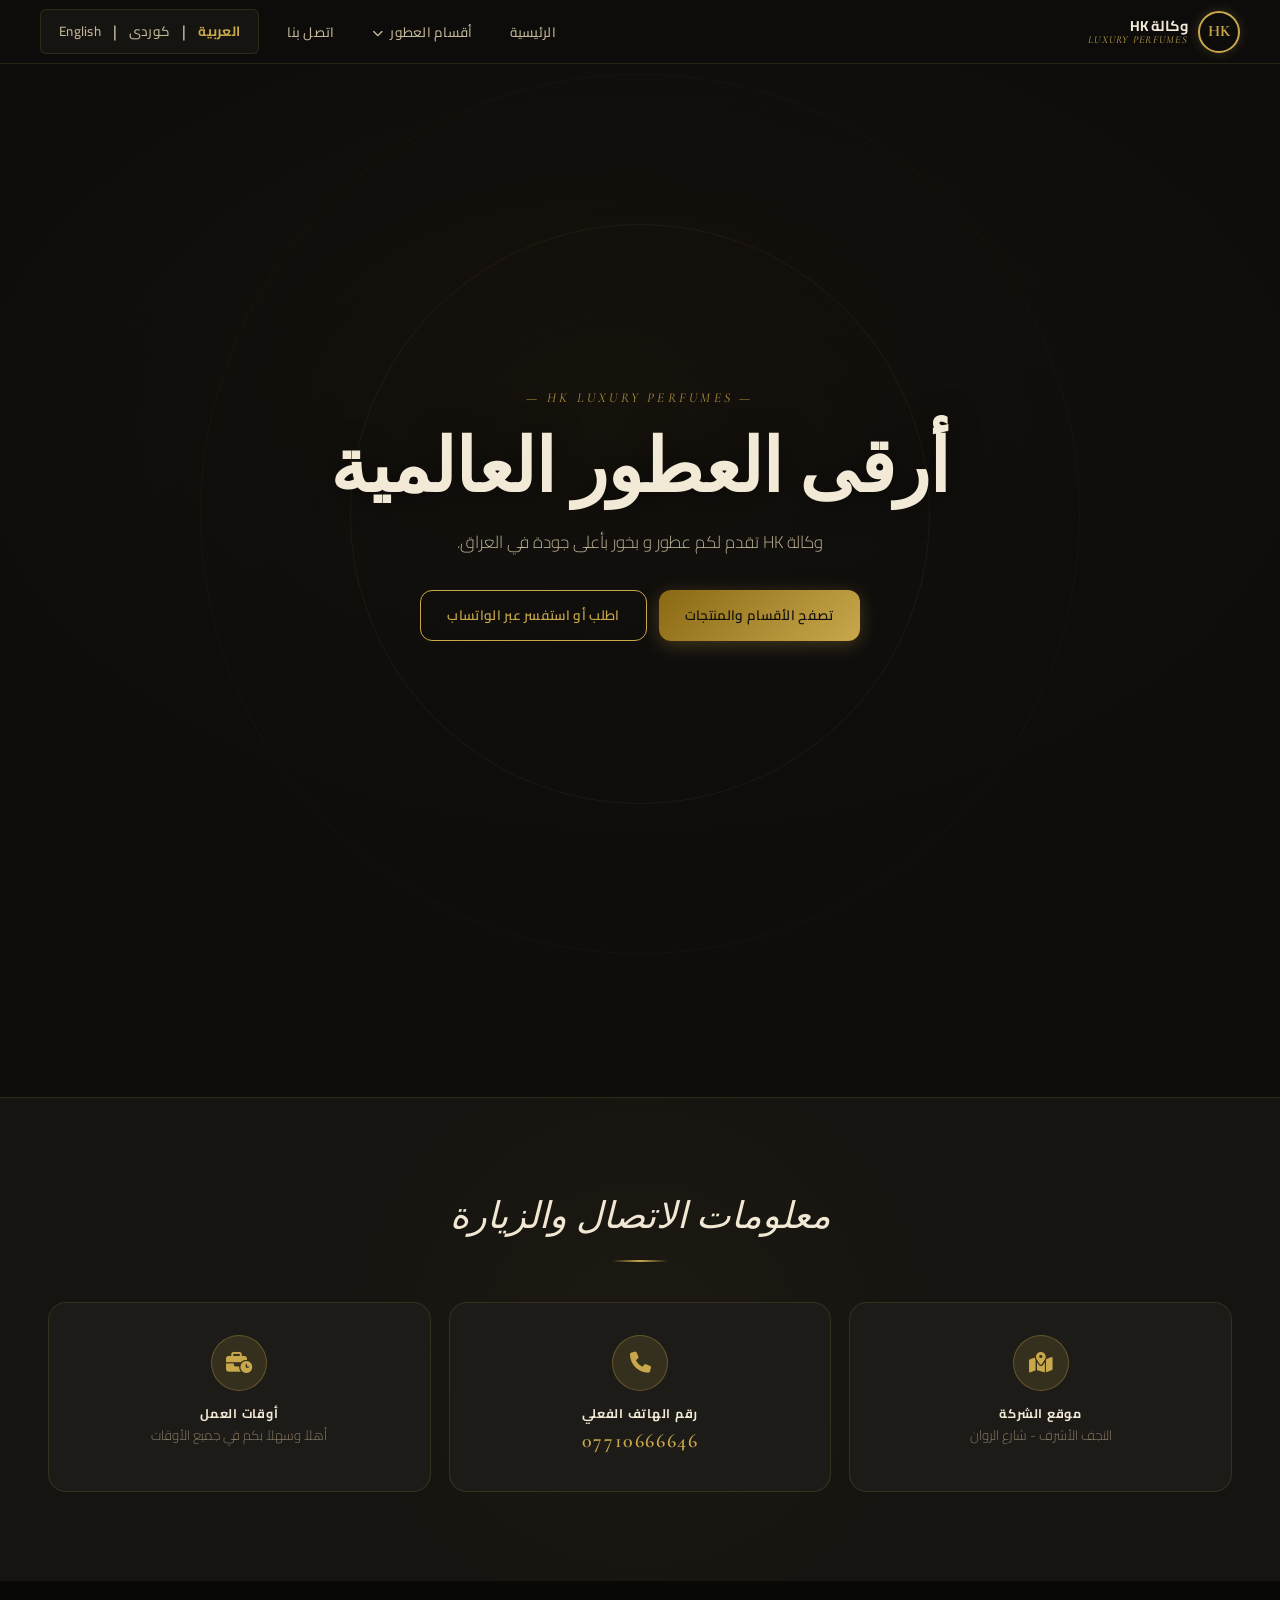
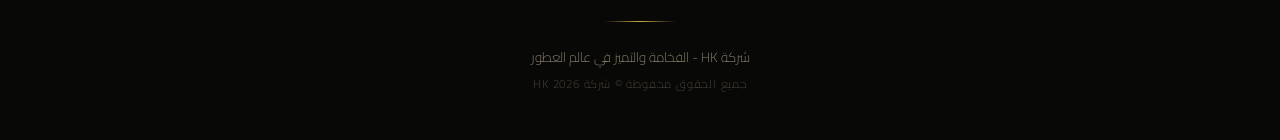
==== commit 9ef10905: "Add files via upload" ====
--- a/index.html
+++ b/index.html
@@ -1,9 +1,6 @@
 <!DOCTYPE html>
 <html lang="ar" dir="rtl">
 <head>
-    <meta http-equiv="Cache-Control" content="no-cache, no-store, must-revalidate, max-age=0">
-    <meta http-equiv="Pragma" content="no-cache">
-    <meta http-equiv="Expires" content="0">
     <meta charset="UTF-8">
     <meta name="viewport" content="width=device-width, initial-scale=1.0">
     <title id="pageTitle">HK</title>
@@ -245,35 +242,6 @@
             .contact-card p  { font-size:13px!important; }
             .contact-card .phone-num { font-size:1.1rem!important; }
         }
-
-        /* --- زر التحديث السريع --- */
-        .refresh-btn {
-            position: fixed;
-            bottom: 25px;
-            right: 25px;
-            z-index: 9998;
-            background: #c9a84c;
-            color: #000;
-            border: none;
-            width: 48px;
-            height: 48px;
-            border-radius: 50%;
-            font-size: 20px;
-            cursor: pointer;
-            box-shadow: 0 4px 15px rgba(0,0,0,0.5);
-            transition: 0.3s;
-            display: flex;
-            align-items: center;
-            justify-content: center;
-        }
-        .refresh-btn:hover {
-            background: #e0b84c;
-            transform: rotate(90deg);
-        }
-        [dir="ltr"] .refresh-btn {
-            left: 25px;
-            right: auto;
-        }
     </style>
 </head>
 
@@ -395,9 +363,6 @@
     <img class="modal-img" id="modalImg" alt="معاينة الصورة">
     <button id="modalNextBtn" class="modal-arrow right-arrow"><i class="fa-solid fa-chevron-right"></i></button>
 </div>
-
-<!-- زر التحديث السريع (يظهر بعد التحميل) -->
-<button class="refresh-btn" id="refreshBtn" title="تحديث المحتوى"><i class="fa-solid fa-rotate"></i></button>
 
 
 <!-- ========== JavaScript: Lightbox + Dropdown + Show More ========== -->
@@ -506,19 +471,10 @@
         if (Math.abs(diff) >= 30) navModalImage(diff > 0 ? 1 : -1);
     }, { passive: true });
 })();
-
-/* ── زر التحديث اليدوي ── */
-document.getElementById('refreshBtn').addEventListener('click', function() {
-    // يجبر المتصفح على تجاهل الكاش بالكامل
-    window.location.href = window.location.href.split('?')[0] + '?force=' + Date.now();
-});
 </script>
 
-<!-- ملف البيانات الرئيسي (رقم إصدار متغير مع الوقت) -->
-<script>
-    // كتابة ديناميكية لـ script tag ب timestamp لضمان عدم التخزين المؤقت
-    document.write('<script src="js/index.js?v=' + Date.now() + '"><\/script>');
-</script>
+<!-- ملف البيانات الرئيسي (سيقوم بتحميل js/data.json) -->
+<script src="js/index.js"></script>
 
 <!-- ========== Hamburger + Drawer + Scroll Shrink + WhatsApp ========== -->
 <script>
@@ -548,7 +504,9 @@
     });
     backdrop.addEventListener('click', closeDrawer);
     document.getElementById('drawerPanel').addEventListener('click', e => {
-        if (e.target.tagName === 'A' || e.target.closest('a')) closeDrawer();
+        if (e.target.tagName === 'A' || e.target.closest('a')) {
+            closeDrawer();
+        }
     });
     document.addEventListener('keydown', e => { if (e.key === 'Escape') closeDrawer(); });
 
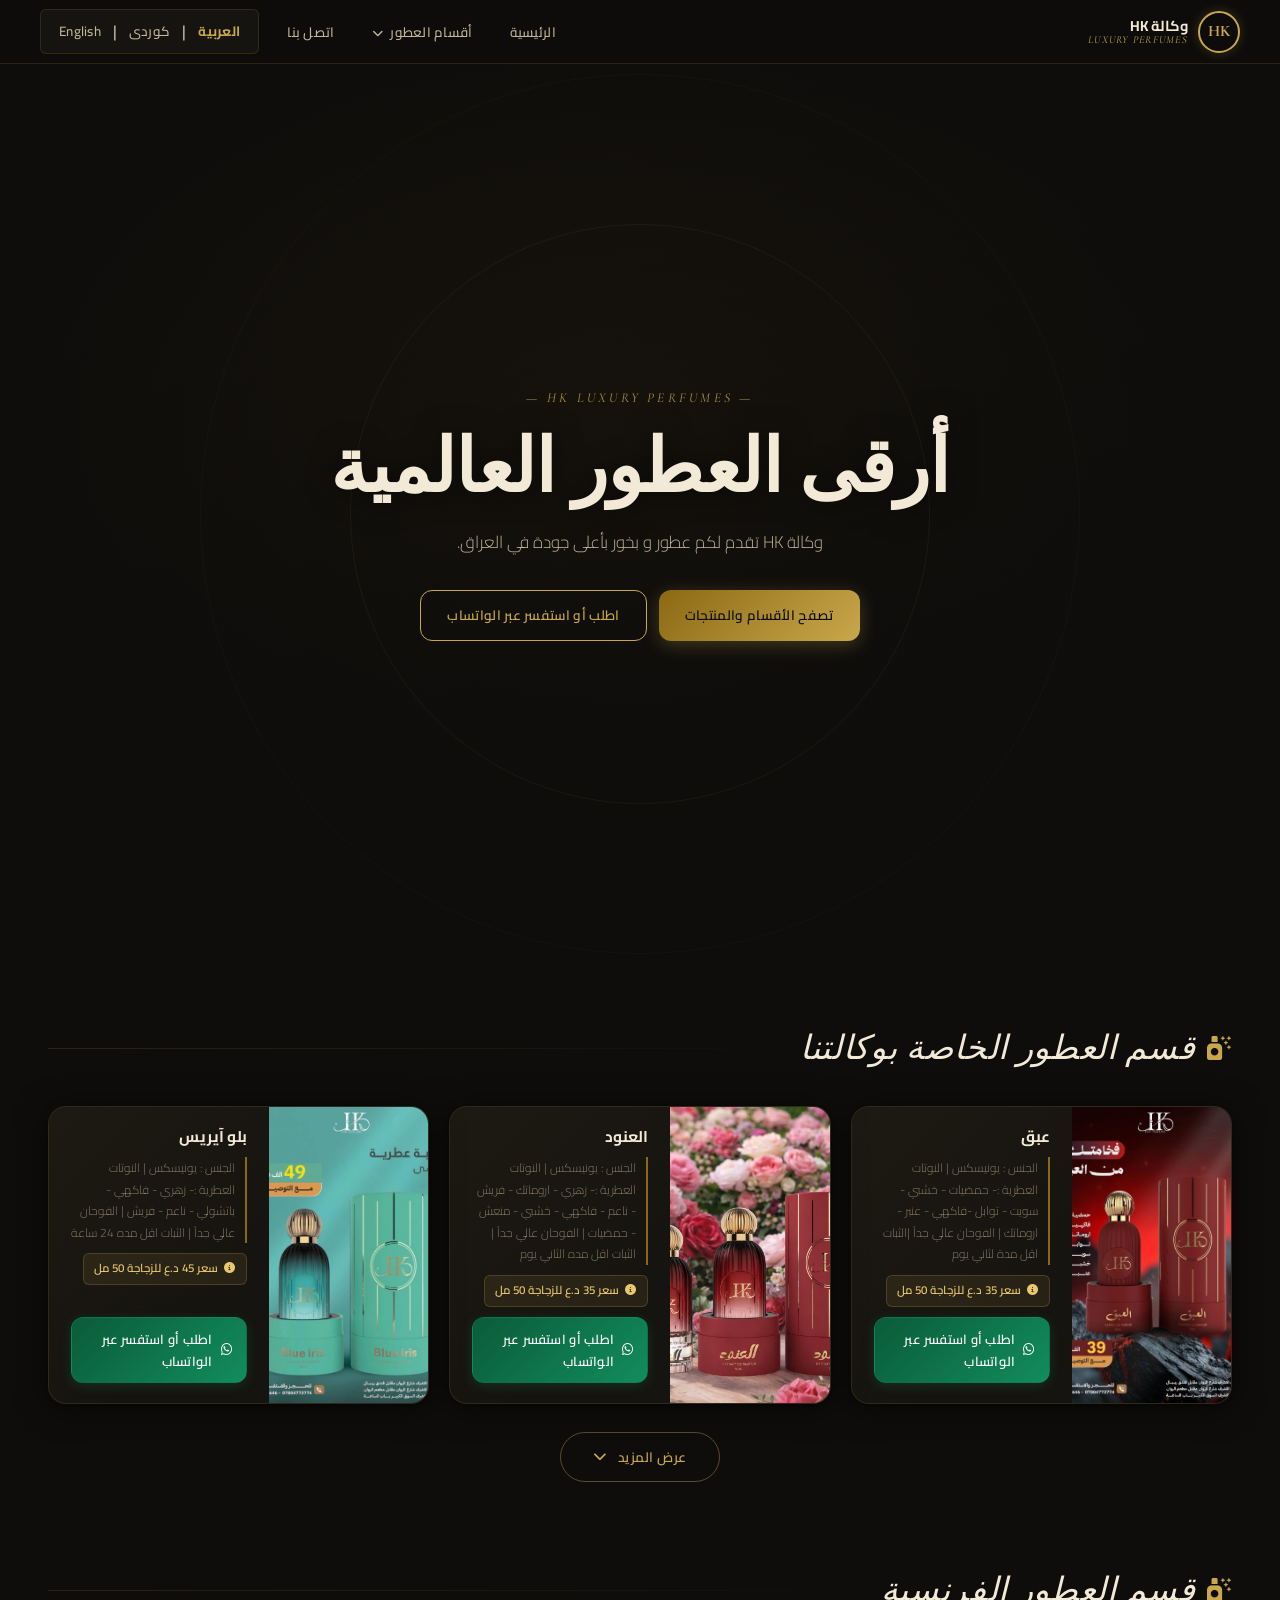
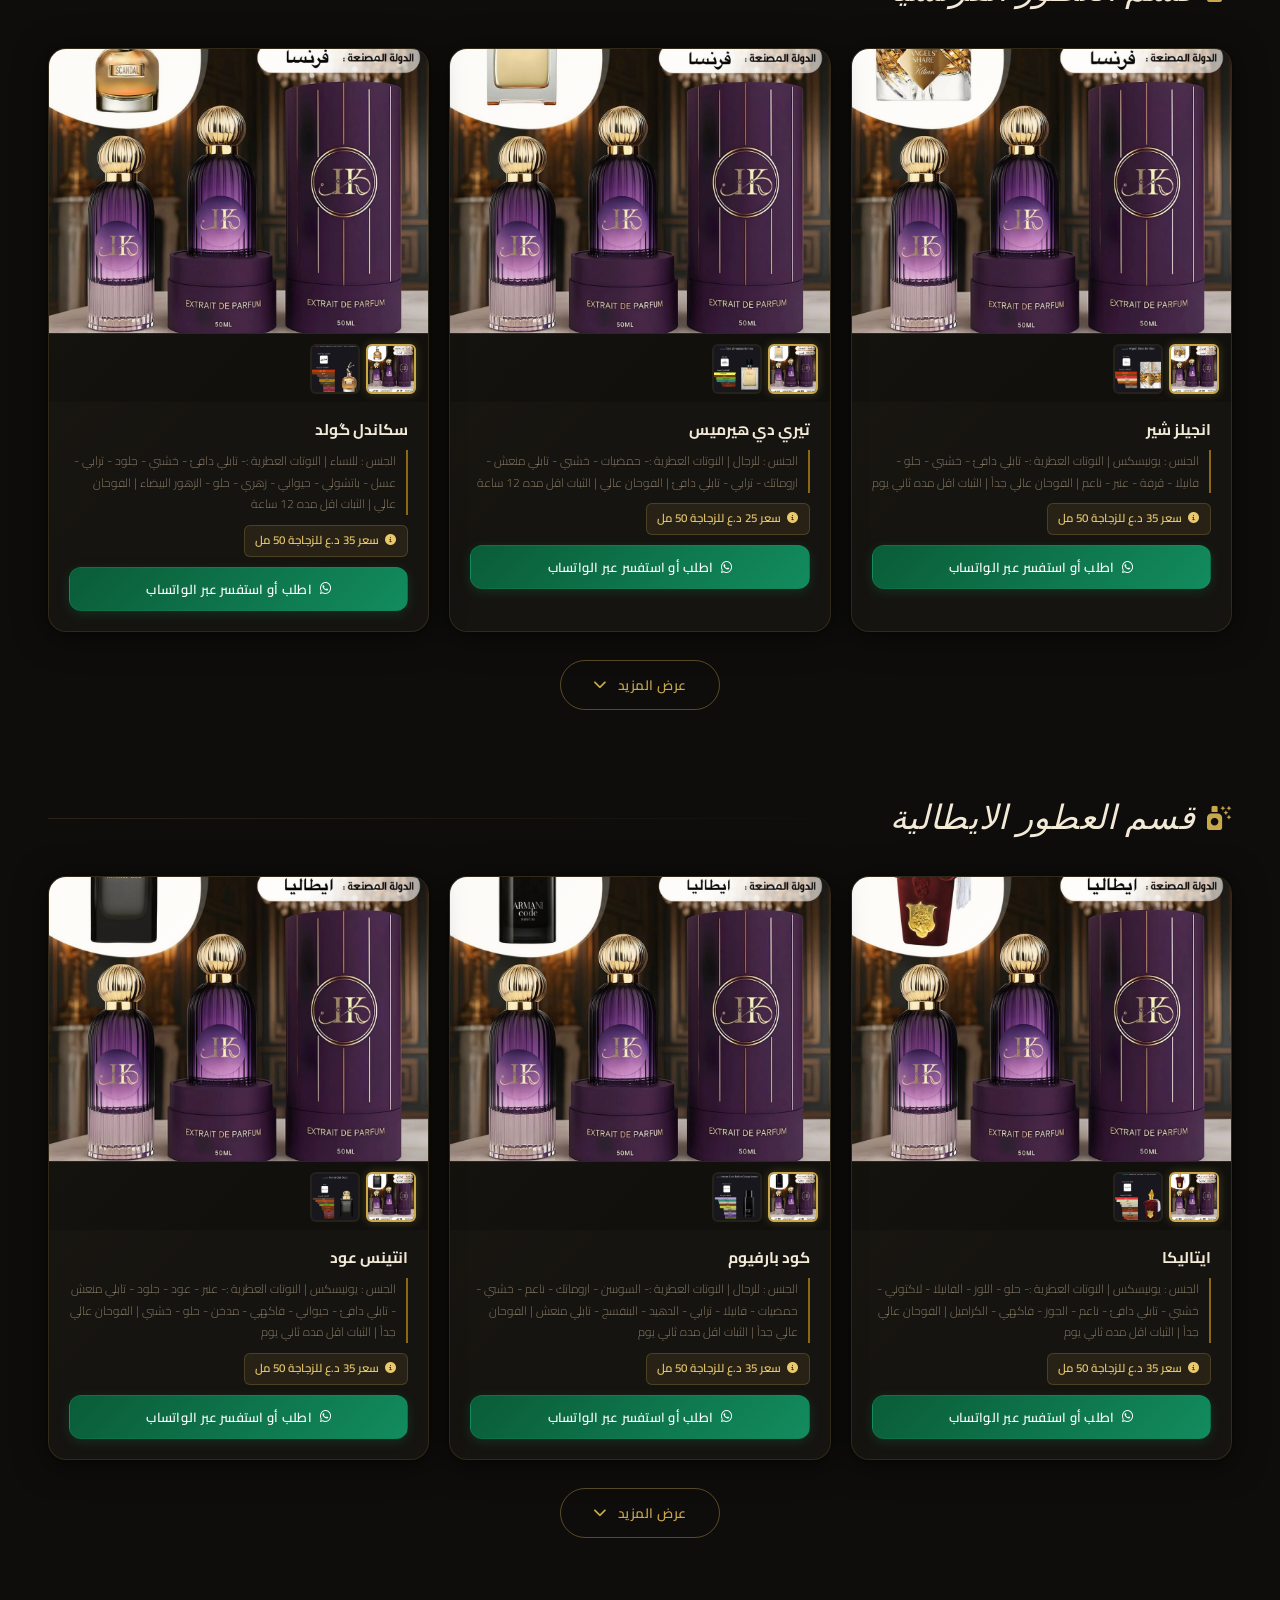
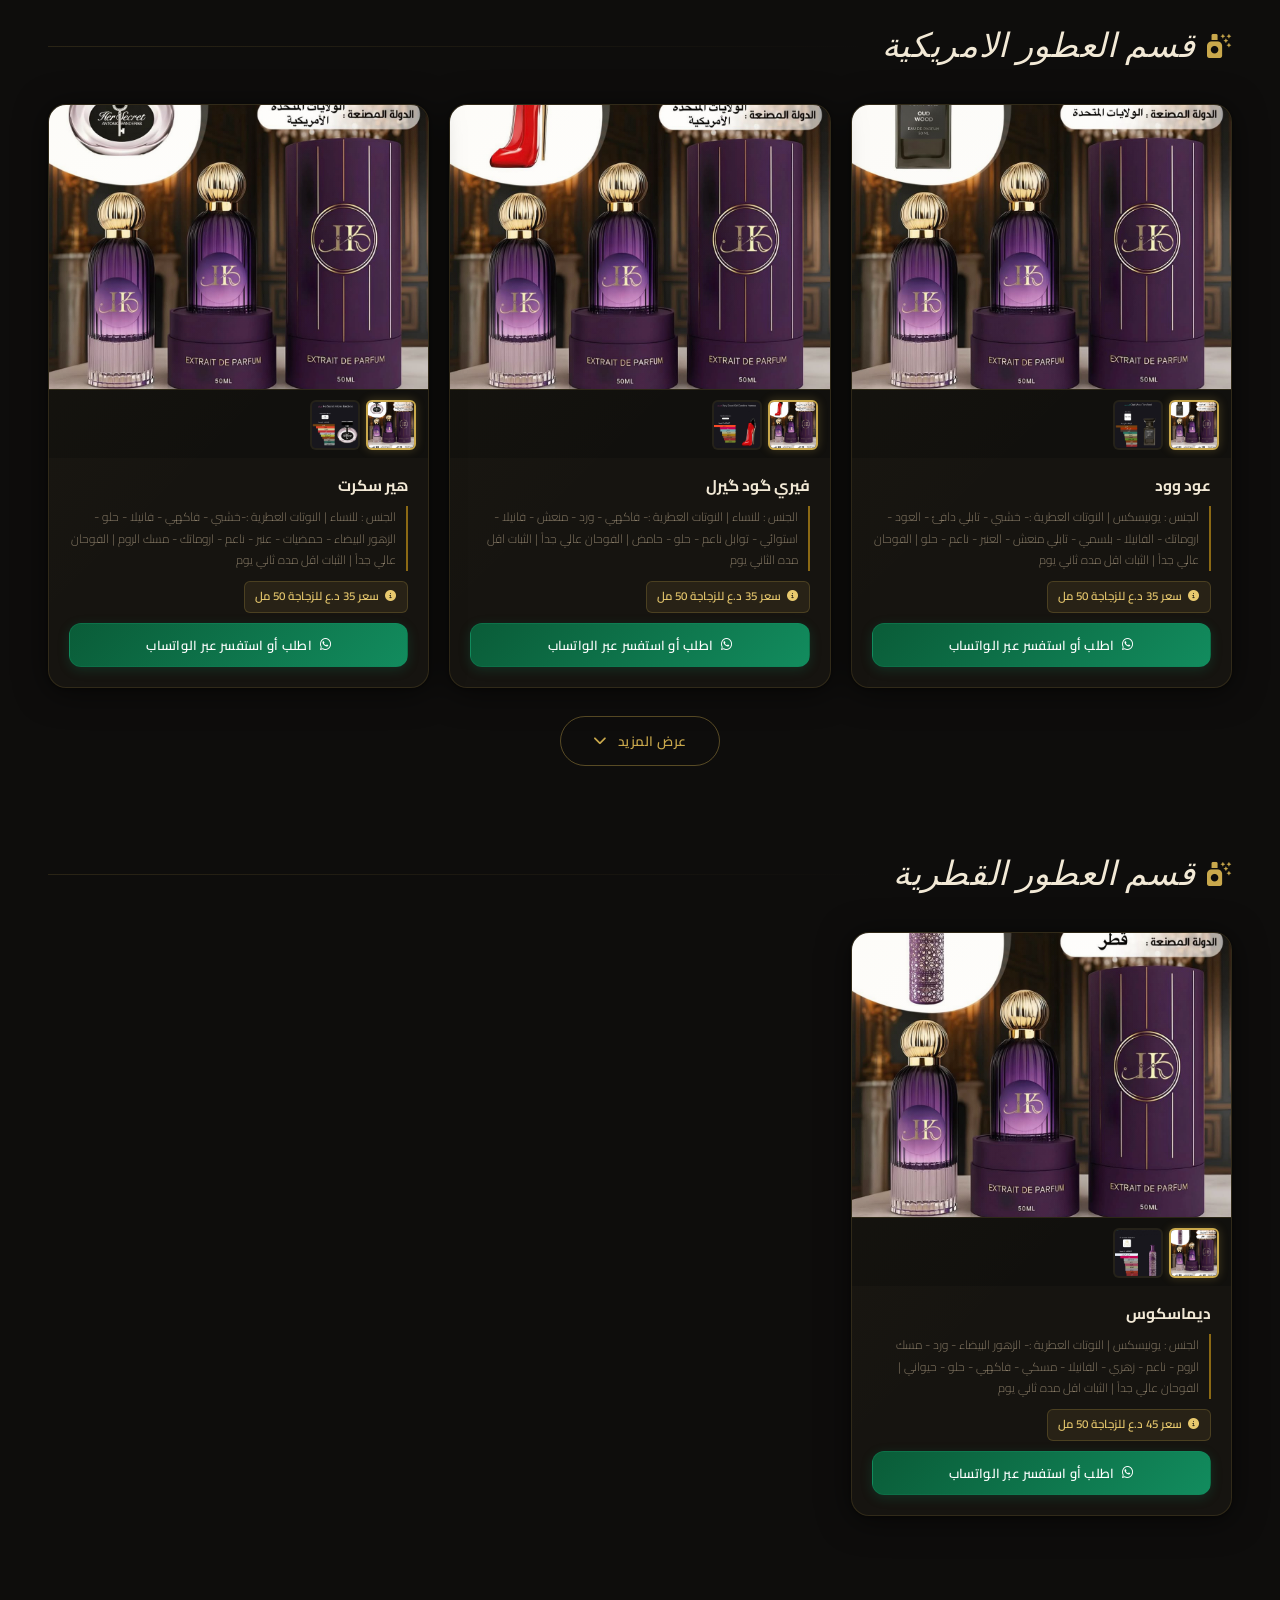
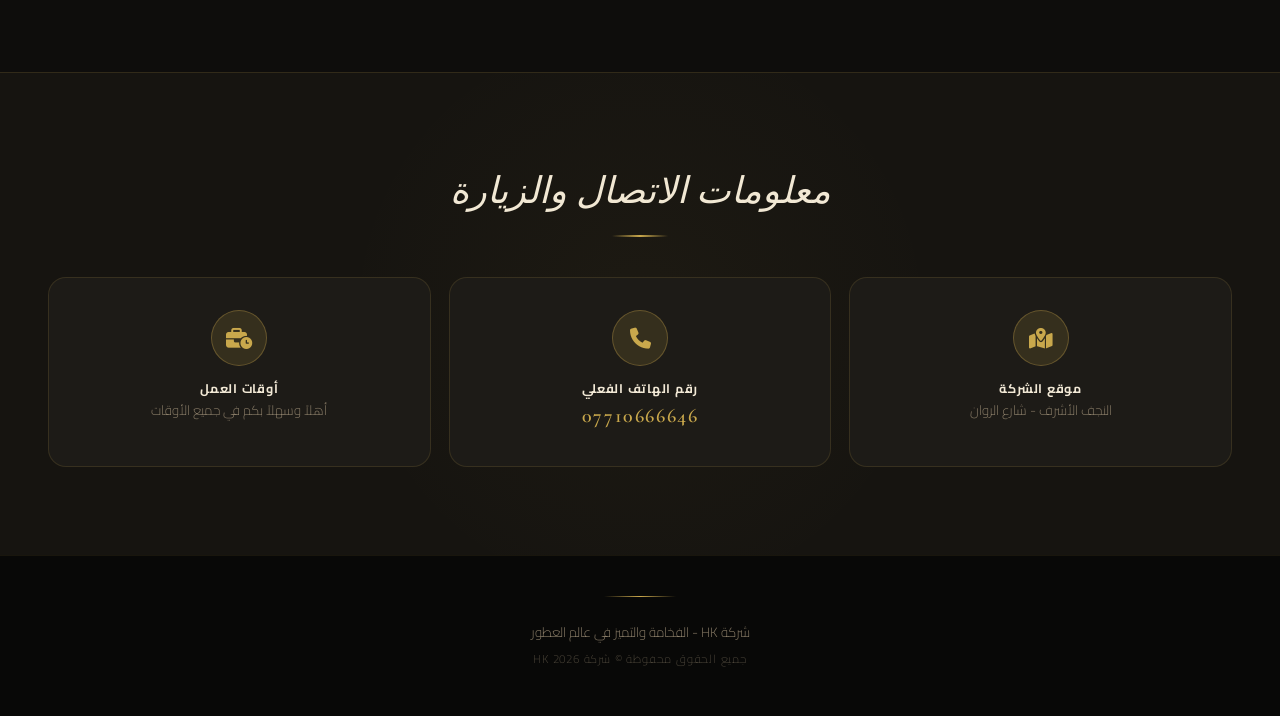
==== commit 4300ae70: "Add files via upload" ====
--- a/index.html
+++ b/index.html
@@ -473,7 +473,7 @@
 })();
 </script>
 
-<!-- ملف البيانات الرئيسي (سيقوم بتحميل js/data.json) -->
+<!-- ملف البيانات الرئيسي -->
 <script src="js/index.js"></script>
 
 <!-- ========== Hamburger + Drawer + Scroll Shrink + WhatsApp ========== -->
@@ -504,9 +504,7 @@
     });
     backdrop.addEventListener('click', closeDrawer);
     document.getElementById('drawerPanel').addEventListener('click', e => {
-        if (e.target.tagName === 'A' || e.target.closest('a')) {
-            closeDrawer();
-        }
+        if (e.target.tagName === 'A' || e.target.closest('a')) closeDrawer();
     });
     document.addEventListener('keydown', e => { if (e.key === 'Escape') closeDrawer(); });
 
